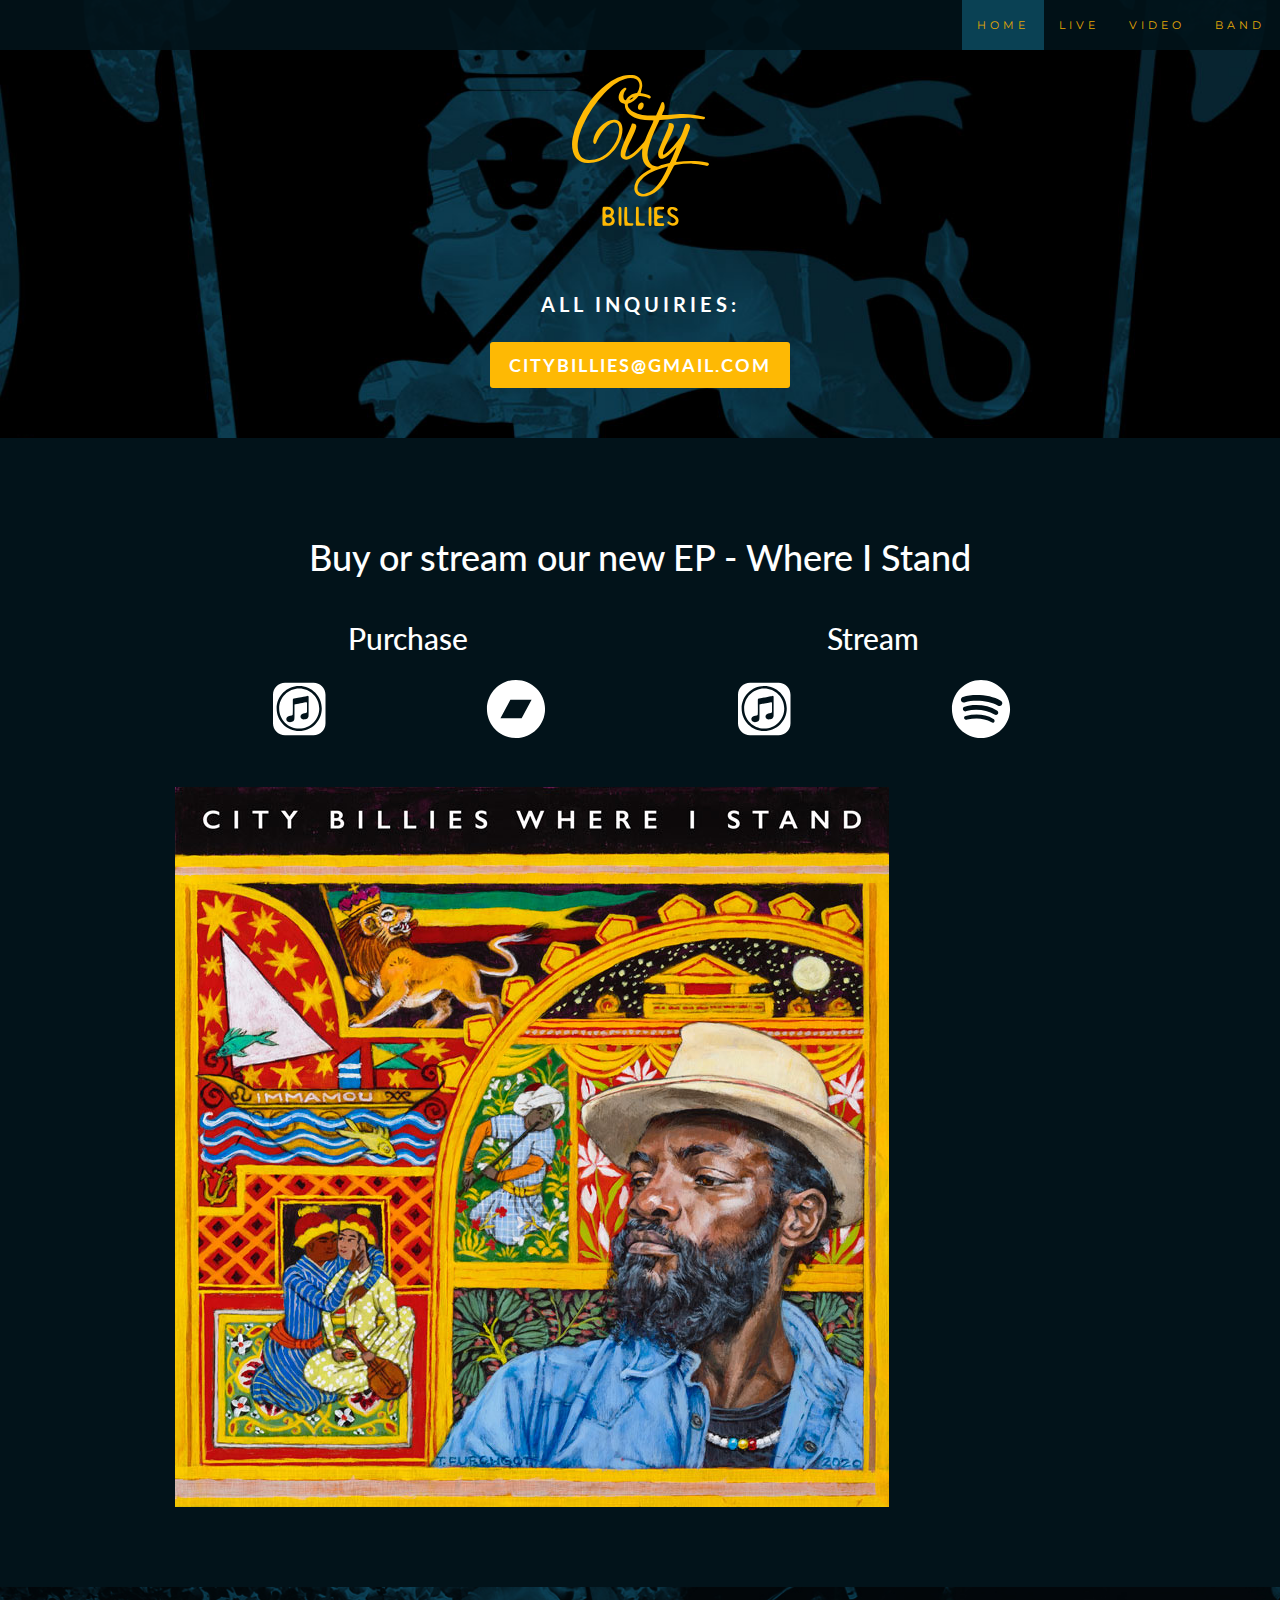
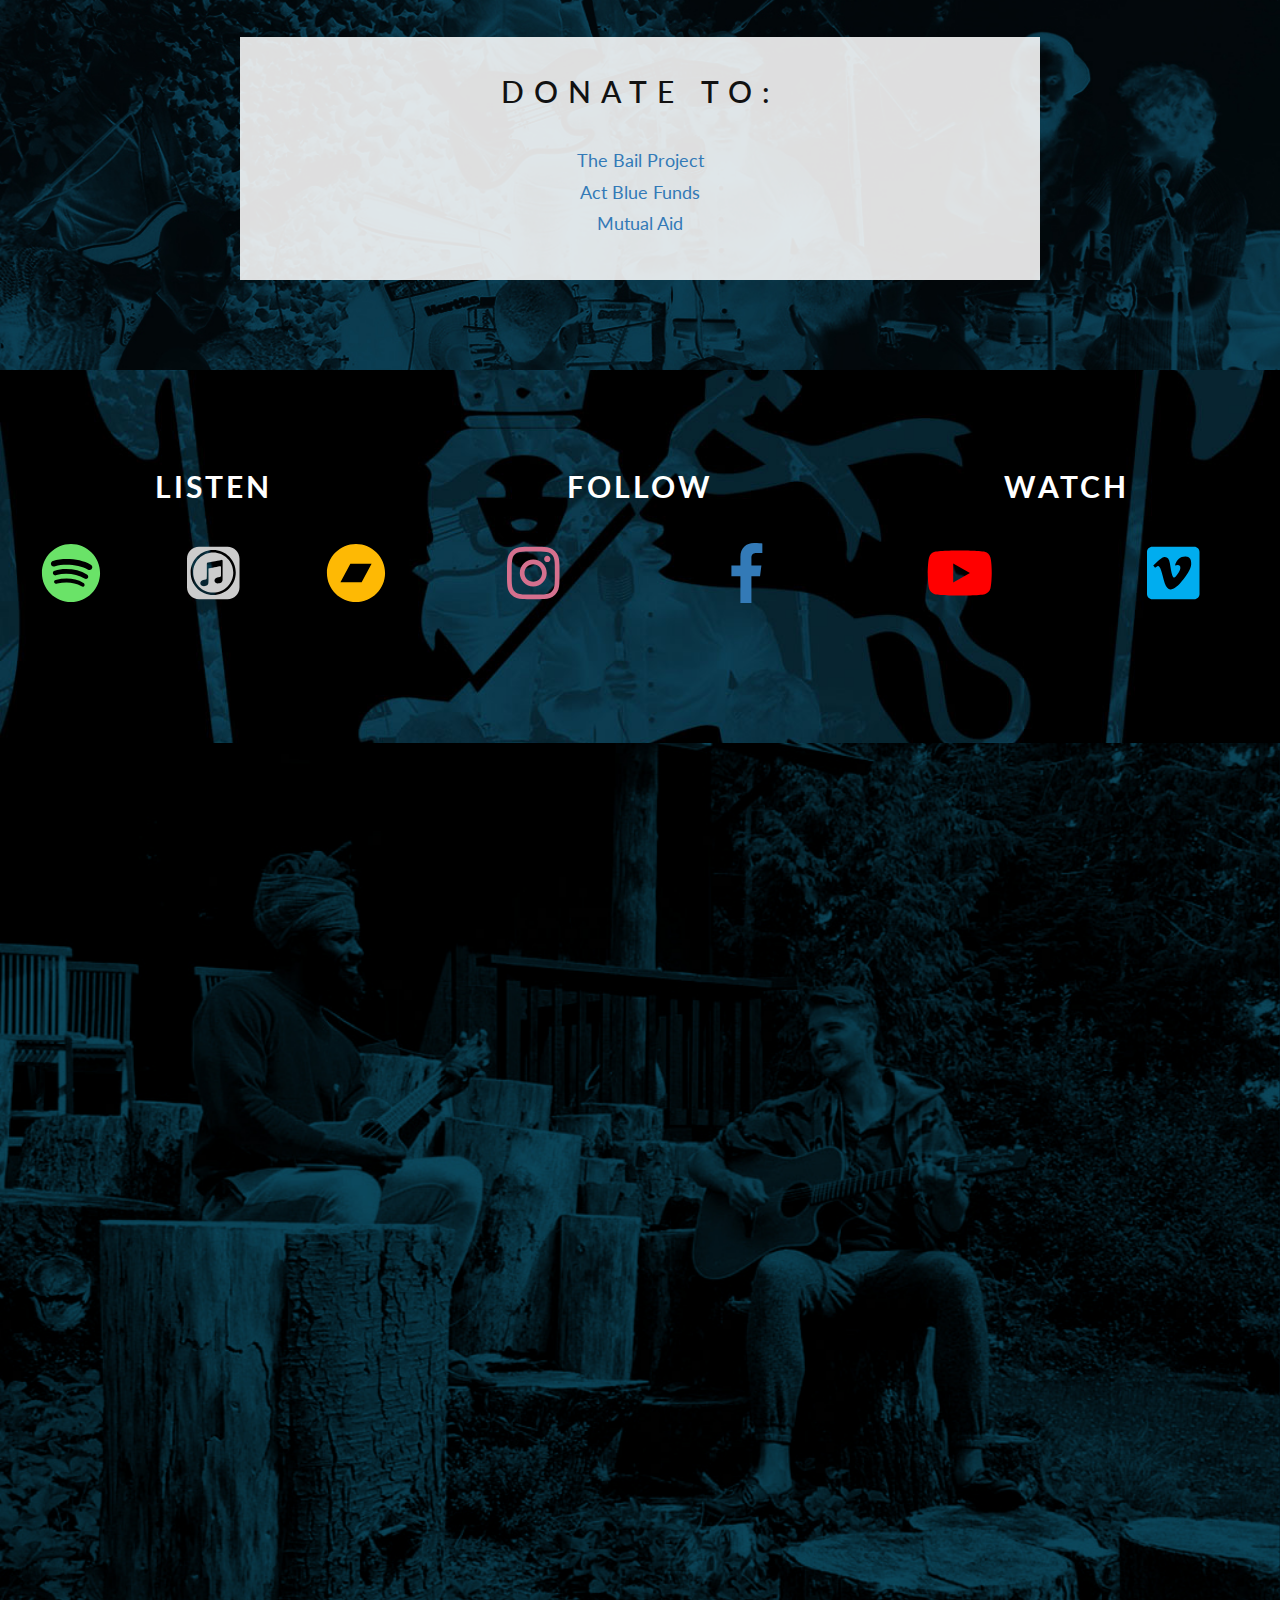
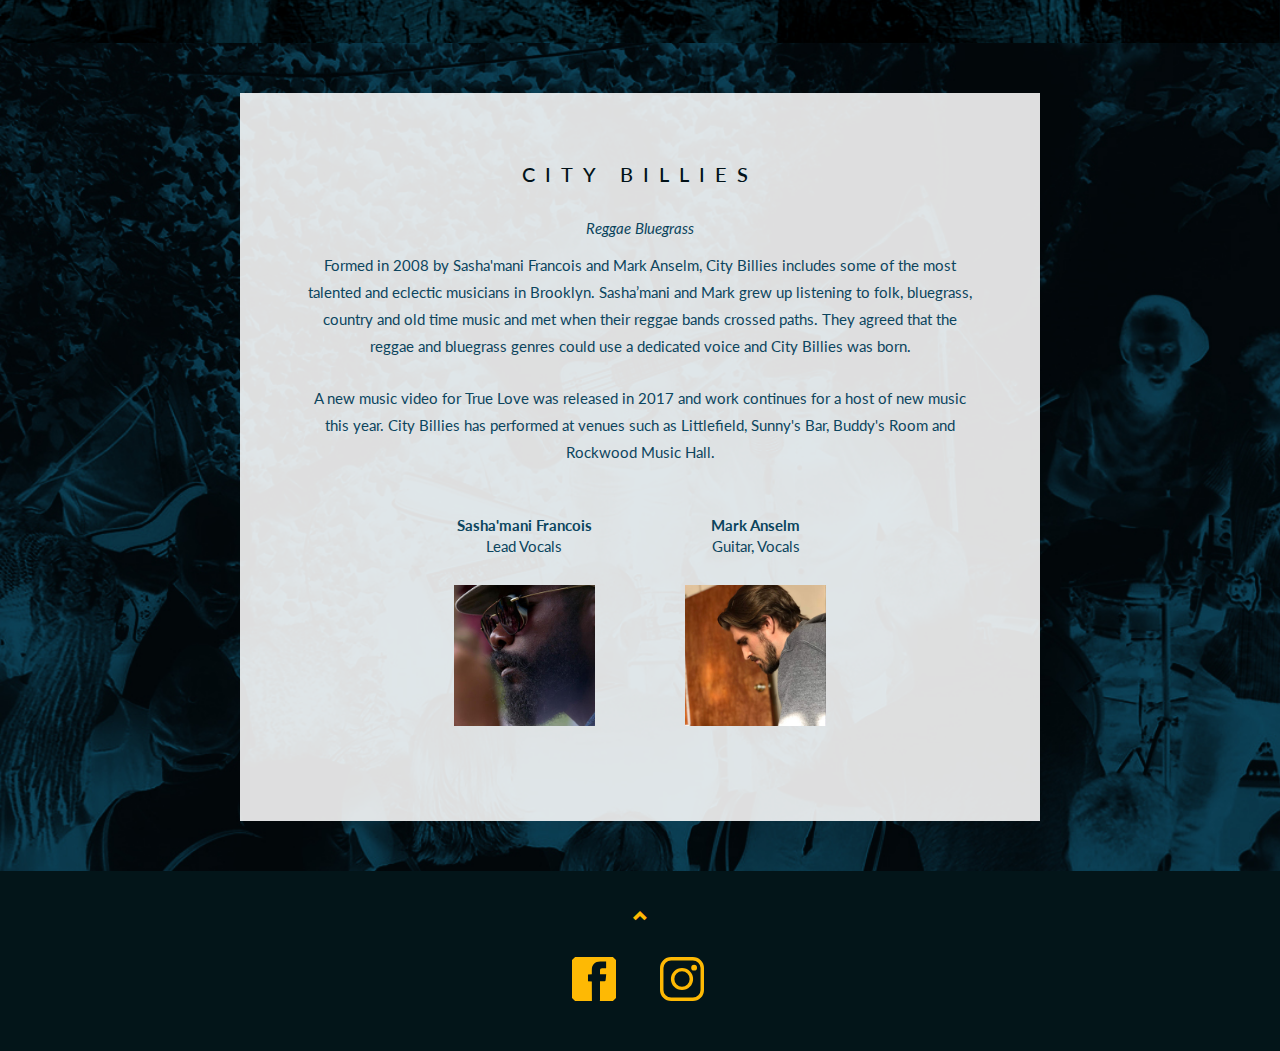
==== index.html @ 9c771fef "Update index.html" ====
<!DOCTYPE html>
<html lang="en">

<head>
    <!-- Global Site Tag (gtag.js) - Google Analytics -->
    <script async src="https://www.googletagmanager.com/gtag/js?id=UA-106588685-1"></script>
    <script>
        window.dataLayer = window.dataLayer || [];

        function gtag() {
            dataLayer.push(arguments)
        };
        gtag('js', new Date());

        gtag('config', 'UA-106588685-1');
    </script>

    <!-- Theme Made By www.w3schools.com - No Copyright -->
    <title>City Billies - Reggae Bluegrass</title>
    <meta http-equiv="Content-Type" content="text/html; charset=utf-8" />
    <meta http-equiv="Content-Type" content="text/html; charset=ISO-8859-1">
    <meta name="viewport" content="width=device-width, initial-scale=1">
    <meta property="og:title" content="City Billies Official Website" />
    <meta property="og:image" content="http://citybillies.biz/images/hero-1.JPG" />
    <link rel="stylesheet" href="https://maxcdn.bootstrapcdn.com/bootstrap/3.3.7/css/bootstrap.min.css">
    <link href="https://fonts.googleapis.com/css?family=Lato:400,700,900" rel="stylesheet">
    <link href="https://fonts.googleapis.com/css?family=Montserrat" rel="stylesheet" type="text/css">
    <link href="css/main.css" rel="stylesheet" type="text/css">
    <link rel="shortcut icon" type="image/png" href="/favicon.png" />
    <link rel="shortcut icon" type="image/png" href="http://eg.com/favicon.png" />

    <script src="https://ajax.googleapis.com/ajax/libs/jquery/3.2.1/jquery.min.js"></script>
    <script src="https://maxcdn.bootstrapcdn.com/bootstrap/3.3.7/js/bootstrap.min.js"></script>
    <style>
    </style>
    <script defer src="/js/fontawesome-all.min.js"></script>
</head>

<body id="myPage" data-spy="scroll" data-target=".navbar" data-offset="50">
    <div class="logo"><svg width="167px" height="151px" id="acd74e2c-4d6c-4c8b-a7fa-7409588c8f48" data-name="38f4f86a-74a8-40fb-8a68-9f23d8bc3bf1" xmlns="http://www.w3.org/2000/svg" viewBox="0 0 376.62 415.27"><title>CB_logo</title><path d="M285.31,387.44c-1.84-1.14-3.91-1.9-5.8-3a46.06,46.06,0,0,1-6.12-3.82c-3.25-2.58-4.07-6.26-2.15-8.88,1.66-2.27,5.15-4,9.56-.49a27.68,27.68,0,0,0,4.1,2.93c1.53.81,3.64-.12,5-1.89,1.11-1.4,1-3.09-.53-4.54-3.43-3.29-7.33-5.52-12.32-5.1-1.45.11-2.89.16-4.33.33-5.12.59-8.32,3.4-9.81,8.33a13.09,13.09,0,0,0,4.72,14.83c2.69,2,5.83,3.4,8.66,5.23a38.22,38.22,0,0,1,7,5.18c3.11,3.24,2.21,7.56-1.7,9.72s-7.44,1.55-10.94-.73a34.69,34.69,0,0,0-4.16-2.8,3.18,3.18,0,0,0-3.85,1.2,2.88,2.88,0,0,0,.27,4c7.33,7.48,16.78,9.09,25.45,2.82a10.21,10.21,0,0,0,3.93-5.91C294.21,397.3,292,391.53,285.31,387.44Z" transform="translate(0 0.08)" fill="#feb904"/><path d="M250,407.94c-2.9-.13-5.81,0-8.69-.25-5.22-.51-7.36-2.65-7.43-7s2.1-6.6,7.25-7.08c1.93-.18,3.87-.16,5.8-.34,3.36-.32,3.73-1.09,2.81-5.51a4.15,4.15,0,0,0-1.24-.66,41.48,41.48,0,0,0-5-.51c-8.94-.14-9.7-2.66-9.35-10.8.19-4.22,1.49-5.64,5.59-6.08,1.67-.18,3.38.08,5.07,0a37.38,37.38,0,0,0,5.74-.65c2.84-.62,3.07-1.31,2.29-6.09-4.31-.17-8.16-.4-12-.46a99.06,99.06,0,0,0-10.15.16c-3.55.3-4.57,1.55-4.8,5.11-.11,1.69-.06,3.39-.06,5.08v18.88c0,6.29,0,12.59.12,18.88.06,3.28,1.1,4.34,4.32,4.52,2.17.12,4.36,0,6.53,0h13.07a3.4,3.4,0,0,0,3.42-2.18C254.38,410.27,253,408,250,407.94Z" transform="translate(0 0.08)" fill="#feb904"/><path d="M218.31,389.52c0-6.75,0-13.51,0-20.26a14.25,14.25,0,0,0-.89-4.89,2.86,2.86,0,0,0-3.57-1.74,4.55,4.55,0,0,0-2.59,2.11,11,11,0,0,0-.57,4.21c0,3.37.14,6.75.11,10.12-.1,8.68-.37,17.35-.36,26a36.13,36.13,0,0,0,1.1,7.83c.36,1.59,1.9,2.08,3.43,2.1a2.83,2.83,0,0,0,3.12-2.4,31,31,0,0,0,.36-5V389.51Z" transform="translate(0 0.08)" fill="#feb904"/><path d="M197.36,407.59c-2.65-.16-5.33,0-8-.25a6,6,0,0,1-5.72-5.58,37.55,37.55,0,0,1-.16-5.06V370.62c0-1.69,0-3.39-.11-5.07-.18-2.14-1.53-3.09-4.07-3.08-2.08,0-3,.86-3.3,3a27.11,27.11,0,0,0-.14,2.89c-.13,13.27-.28,26.55-.35,39.83a45.7,45.7,0,0,0,.73,5.63,42.56,42.56,0,0,0,4.82.69c4.1.08,8.21,0,12.31,0a29.26,29.26,0,0,0,4.32-.31,3.23,3.23,0,0,0,2.93-3.5h0C200.58,408.9,199.45,407.72,197.36,407.59Z" transform="translate(0 0.08)" fill="#feb904"/><path d="M166.13,407.65c-2.16-.18-4.34-.07-6.51-.17-5.69-.27-7.65-2.24-7.93-8-.09-1.93,0-3.86,0-5.79,0-8.45,0-16.9-.08-25.34a51.16,51.16,0,0,0-.55-5.19,37.38,37.38,0,0,0-4.41-.54c-.62,0-1.24.58-1.75.84-1.65,9.24-1.74,42.73-.1,50.16a19.3,19.3,0,0,0,3.94.9c4.58.12,9.17.08,13.75,0a11,11,0,0,0,4.25-.61,4.41,4.41,0,0,0,2-2.65,2.83,2.83,0,0,0-2.61-3.61Z" transform="translate(0 0.08)" fill="#feb904"/><path d="M135.87,389V369.46a13.57,13.57,0,0,0-.76-4.93,4.41,4.41,0,0,0-2.76-1.92,2.9,2.9,0,0,0-3.47,1.92,12.71,12.71,0,0,0-.63,4.22c-.12,5.78-.17,11.56-.19,17.34,0,6.5-.07,13,.07,19.51a35.55,35.55,0,0,0,1,7.11c.38,1.68,2.13,2.47,4,2.27a2.84,2.84,0,0,0,2.64-2.89c.2-2.15.26-4.33.28-6.49V389Z" transform="translate(0 0.08)" fill="#feb904"/><path d="M110.42,388.19c.92-1.46,1.62-2.7,2.45-3.84,6.69-9.17-.94-20.7-10.48-21.58-4.55-.42-9.16-.32-13.74-.29-2.64,0-4.08,1.17-4.53,3.79a43.19,43.19,0,0,0-.44,7.19q0,18.39.06,36.78c0,2.62,1,4.23,3.75,4.35,5.53.25,11.08.22,16.62.08a14.57,14.57,0,0,0,4.86-1.34c8.75-3.54,11.31-13.47,5.37-20.8C113.14,391,111.81,389.72,110.42,388.19ZM91.88,376.57c.14-4.57,2.4-7.12,6.25-7,5.68.1,8.79,2.6,8.89,7.16.1,4.75-3.57,7.85-9.15,7.74-4.35-.09-6.15-2.45-6-7.84Zm17.51,23c-.21,3.14-1.4,5.58-4.52,6.72a19.84,19.84,0,0,1-3.44,1c-5,.83-10.26-1.2-9.54-8.3.07-6,2.56-8.3,8.57-7.69a15.43,15.43,0,0,1,5.43,1.64,6.42,6.42,0,0,1,3.49,6.63Z" transform="translate(0 0.08)" fill="#feb904"/><path d="M187.92,76.72c-4.6,2.6-6.59,6.84-6.69,12a12.33,12.33,0,0,0,.13,2.2c.45,3.44,2.53,5.24,5.93,4.75a9.84,9.84,0,0,0,4.58-1.82,13.83,13.83,0,0,0,5.27-12.11C196.85,76.48,192.53,74.11,187.92,76.72Z" transform="translate(0 0.08)" fill="#feb904"/><path d="M370.83,240.76c-27.89-5.92-55.8-5-83.94-1.85-1.08-2.28.37-3.89,1.06-5.48,8-18.43,16.11-36.76,23.93-55.25,4-9.35,7.36-18.94,10.91-28.46a31.12,31.12,0,0,0,1.82-7c.68-5.55-5.27-10.22-10.55-8.26a5.69,5.69,0,0,0-2.71,3.1c-2,5-3.64,10-5.46,15-6,16.42-5.94,16.44-16.75,30.17-6.89,8.76-14,17.37-22.08,25a154.3,154.3,0,0,1-12.36,10.06c-1,.77-2.55.85-4,1.28-1.42-3.59-.59-6.65.47-9.57,1.65-4.54,3.3-9.11,5.39-13.46,5.64-11.78,11.67-23.37,17.22-35.19a133.21,133.21,0,0,0,5.76-15.61c3-9.26-3-13.59-10.62-13.62a9.5,9.5,0,0,0-2.15.52,5.78,5.78,0,0,0-.85,1.94c-.11,5.92-1.9,11.44-4.14,16.79-4.57,10.92-9.44,21.73-14,32.66q-4.75,11.36-9,22.94A29.13,29.13,0,0,0,237,220a17.78,17.78,0,0,0,1.5,5.53c2,4.13,5.9,6,10.27,4.47a44.63,44.63,0,0,0,9.75-4.7c8.18-5.3,15-12.2,21.58-19.32,2.11-2.27,4.18-4.57,6.84-7.48-1.29,6.8-12.45,32.77-18.5,43.53-5.44,1.4-11.06,2.81-16.65,4.31-4,1.07-8.14,1.77-11.79,3.52-9,4.32-22.47-1.28-27.67-11.34a43.65,43.65,0,0,1-4.68-17.36,63,63,0,0,1,2.37-20c5.44-20.91,13.86-40.7,22.69-60.34,2.18-4.85,4.44-9.68,6.72-14.49A18.05,18.05,0,0,1,241,124c6.89-.69,13.6-1.33,20.3-2,7.44-.78,14.87-1.82,22.33-2.38,16.87-1.25,33.72-2.94,50.69-1,8.39,1,16.86,1.17,25.14,3.07a5.4,5.4,0,0,0,3.54-.19,6.15,6.15,0,0,0,2.68-3.1c.5-1.51-.71-2.77-2.08-3.4a18.53,18.53,0,0,0-4.14-1.27c-8.51-1.69-17-3.92-25.57-4.81-12.48-1.3-25-2.37-37.64-1.51-11.57.8-23.12,1.71-34.7,2.39-4.56.27-9.15,0-14,0,.75-4.23,2.89-7.77,4.63-11.42a26.08,26.08,0,0,0,2.34-14.84,26.38,26.38,0,0,0-1.93-7,3.6,3.6,0,0,0-6.45-.28,36.15,36.15,0,0,0-2.25,5.31c-3.92,9.87-7.91,19.71-12.72,29.42-3.63.91-7.39.4-11,.35-8.94-.12-18,.83-26.79-1.09a95.41,95.41,0,0,1-25.17-9,32.27,32.27,0,0,1-10-8.25c-3.19-4-5.69-8.36-4.6-14.28C166,75.69,175.51,68.09,183,58c8.46-1.33,16,1.23,23.46,4,1.81.68,3.51,1.63,5.3,2.37a3.17,3.17,0,0,0,3.92-.93c1.22-1.49,1.27-4.31-.09-5.33a24,24,0,0,0-5-2.87A80.61,80.61,0,0,0,191.72,50c-.91-.15-1.81-.39-3.14-.68.52-1.84,1-3.39,1.4-5,1-4.21,2.57-8.39,2.94-12.66,1.5-17.07-8.08-30.09-27.21-31.56-14.29-1.09-27.9,1.79-40.94,7.6a151.82,151.82,0,0,0-31,18.78c-17,13.12-31.42,28.72-44.36,45.74a287.93,287.93,0,0,0-33.46,56A190.47,190.47,0,0,0,1.62,173c-2.23,12.47-2.35,25,.87,37.39C7.19,228.52,20,241,41.86,241.9c21.1.9,40.12-5.6,56.71-18.64,17.79-14,30.32-31.77,37-53.48a69.21,69.21,0,0,0,3.25-21.43,32.77,32.77,0,0,0-3-13.36c-3.43-7.44-9.36-11.49-17.55-12.15A36.72,36.72,0,0,0,98,127c-18.13,9.54-30.82,23.92-37.41,43.4a53.91,53.91,0,0,0-2.27,11.37,11.33,11.33,0,0,0,1.19,5.52,3.52,3.52,0,0,0,4.26,2A4.3,4.3,0,0,0,66.18,187,105.47,105.47,0,0,1,75,168.69c6-10,12.73-19.44,21.2-27.53,4.23-4,8.86-7.49,14.5-9.39,8-2.69,14.46.33,17.37,8.24,2.25,6.11,1.89,12.43.78,18.65-3,16.83-10.54,31.59-21.3,44.74C98.84,214,88.47,222.61,75.73,228.07a65.84,65.84,0,0,1-29,5.68A31.61,31.61,0,0,1,29.06,228c-6.21-4.5-9.43-11-11.45-18-2.7-9.47-2.55-19.23-1.16-28.81,2.28-15.63,7.64-30.42,14.18-44.74A314,314,0,0,1,89,50c10.68-11.25,22.19-21.63,35.56-29.72,9-5.43,18.33-9.85,28.75-11.71a40.34,40.34,0,0,1,15.85.22c12.79,2.78,17.83,12.73,16.13,24.4a35.18,35.18,0,0,1-6.44,16.34c-13.25,1.67-24.15,7.54-30.86,19.9-3.83-.34-5.31-2.74-6-5.64a24.37,24.37,0,0,1,3.59-20.07c1-1.39,2.38-2.42,3.31-3.82a3.43,3.43,0,0,0-.25-4.17c-1.08-1.33-2.48-1.27-3.92-.54-10.14,5.15-17.21,17.15-16.51,27.81.48,7.35,4.32,12.12,11,14.83,1.78.73,3.67,1.18,5.68,1.81a26.78,26.78,0,0,1,.35,2.82c.23,10.36,4.9,18.53,12.46,25.25,8.38,7.45,18.48,11.42,29.2,13.83a114.33,114.33,0,0,0,28.76,3.09,24.75,24.75,0,0,1,8.43.74c-.89,2.36-1.52,4.37-2.38,6.27-4.22,9.25-8.6,18.42-12.73,27.71-2.65,6-5,12.06-7.38,18.16a24,24,0,0,1-4.74,8.07c-7.12,7.59-14.15,15.27-21.39,22.74a64.44,64.44,0,0,1-16.11,12.38,41.57,41.57,0,0,1-8.78,3.23,3.27,3.27,0,0,1-4-3.19,26.06,26.06,0,0,1,.77-6.41c2.25-9,6.07-17.35,9.88-25.72,3.71-8.15,7.71-16.16,11.43-24.31,2.2-4.84,4.15-9.8,6.09-14.75.7-1.78,1-3.73,1.57-5.56,1.89-5.69-1.56-10.73-8.82-10.83a15.41,15.41,0,0,0-2.52.44c-1,2.75-2,5.71-3.2,8.55q-6,14-12.16,27.92c-5.21,11.72-10.48,23.4-14.18,35.72a45.52,45.52,0,0,0-1.8,12.87c-.08,9.89,8.62,15.28,17.18,14A34.58,34.58,0,0,0,163,228.46a80,80,0,0,0,16.08-12.35c4-3.89,7.73-8,11.59-12,.61-.63,1.26-1.22,2.83-2.74-.13,2.13-.16,3-.24,3.8-.81,8.44-1.07,16.81.7,25.25,2.52,12,9,20.62,20.24,25.65.66.3,1.33.59,2,.92a7.22,7.22,0,0,1,.94.83,12.81,12.81,0,0,1-2.34,2.08c-9,4.71-17.75,9.9-25.37,16.75-6.75,6.06-12.45,12.88-15.51,21.56-2.37,6.69-3.58,13.43-1.48,20.56,2.46,8.34,8,13.06,16.24,14.73s16.41.19,24.21-2.8c10.78-4.13,20-10.72,28.31-18.64A111.86,111.86,0,0,0,261.81,285q9-16.17,17.25-32.72c1.73-3.44,4-5.12,7.67-5.56,14.66-1.73,29.33-3.49,44.13-3A156.42,156.42,0,0,1,363.17,248c1.86.46,3.68,1,5.75,1.63C375.49,251.53,381.42,243.3,370.83,240.76ZM169.47,61.3c-3.62,4.4-4.85,5.21-11.85,7.34C163.44,62.43,164.72,61.68,169.47,61.3Zm93.66,192.82c-6,13.46-12.51,26.66-20.64,39-5.74,8.7-12.29,16.72-20.55,23.23a49.68,49.68,0,0,1-21.46,10c-4.1.8-8.13.82-12-1-5.32-2.48-8.17-6.53-8.39-12.44-.3-8.12,2.65-15.1,7.36-21.47a71,71,0,0,1,19.86-17.79c9.23-5.77,18.85-10.76,29.34-14,7.14-2.19,14.17-4.77,21.28-7.06a44,44,0,0,1,5.82-1,16.81,16.81,0,0,1-.62,2.57Z" transform="translate(0 0.08)" fill="#feb904"/></svg>
        <div class="button-text">All Inquiries:</div>
        <script type="text/javascript">
            <!-- Begin
            user = "citybillies";
            domain = "gmail.com";
            document.write('<a class="button" href=\"mailto:' + user + '@' + domain + '\">' +
                user + '@' + domain + '</a>');
            // End -->
        </script>
        <noscript>put image of email address here</noscript>

        <!--	<a class="button" href="mailto:citybillies@gmail.com">Contact Us</a>-->
    </div>


    <nav class="navbar navbar-default navbar-fixed-top">
        <div class="container-fluid">
            <div class="navbar-header">
                <button type="button" class="navbar-toggle" data-toggle="collapse" data-target="#myNavbar">
					<span class="icon-bar"></span>
					<span class="icon-bar"></span>
					<span class="icon-bar"></span>
				</button>
                <a class="navbar-brand" href="#myPage">

				</a>
            </div>
            <div class="collapse navbar-collapse" id="myNavbar">
                <ul class="nav navbar-nav navbar-right">
                    <li><a href="#myPage">HOME</a></li>
                    <li><a href="#shows">LIVE</a></li>
                    <li><a href="#video">VIDEO</a></li>
                    <li><a href="#band">BAND</a></li>
                    
                </ul>
            </div>
        </div>
    </nav>
    
    <div class="container wis">
      <h1 class="text-center">Buy or stream our new EP - Where I Stand</h1>
      <div class="row text-center">

        <div class="col-md-6 col-sm-12 col-xs-12">
          <h2 class="">Purchase</h2>
          <div class="row">
            <div class="col-md-6 col-sm-6 col-xs-6">
              <a href="https://music.apple.com/us/album/where-i-stand-ep/1538296317"><i
                  class="fab fa-itunes fa-4x"></i></a>
            </div>
            <div class="col-md-6 col-sm-6 col-xs-6">
              <a href="https://citybillies.bandcamp.com/album/where-i-stand"><i class="fab fa-bandcamp fa-4x"></i></a>
            </div>
          </div>

        </div>
        <div class="col-md-6 col-sm-12 col-xs-12">
          <h2 class="">Stream</h2>
          <div class="row">
            <div class="col-md-6 col-sm-6 col-xs-6">
              <a href="https://music.apple.com/us/album/where-i-stand-ep/1538296317"><i
                  class="fab fa-itunes fa-4x"></i></a>
            </div>
            <div class="col-md-6 col-sm-6 col-xs-6">
              <a href="https://open.spotify.com/album/4VzlpqoaDvAUsySQ4ItjMu?si=CJCHqnPPSJ-c1yvgWlmQFA"><i class="fab fa-spotify fa-4x"></i></a>
            </div>
          </div>

        </div>
      
      </div>
      <div class="album-hover">
        <a href="https://citybillies.bandcamp.com/album/where-i-stand" target="_blank"><img src="images/SMALL-SashAlbumCoverTiffFile.jpg" alt="CITY BILLIES - WHERE I STAND"></a>
        
  
      </div>

    </div>
    
    <div class="events" id="shows">
        
        

            <div class="event">

             


                <h4>Donate to:</h4>
                <p class="description"><a href="https://secure.givelively.org/donate/the-bail-project" target="_blank">The Bail Project</a>
                  <br> 
                  <a href="https://secure.actblue.com/donate/bail_funds_george_floyd" target="_blank">Act Blue Funds</a>
                  <br> 
                  <a href="https://www.mutualaidhub.org/" target="_blank">Mutual Aid</a></p>
                  
                  
				
					
				
                
            </div>
            
        
    </div>
    <div class="social-links container-fluid">
        <div class="row">
            <div class="col-md-4 col-sm-12 col-xs-12">
                <h2>Listen</h2>
                <div class="row">
                    <div class="col-md-4 col-sm-4 col-xs-4">
                        <a href="https://open.spotify.com/album/5Pw3Lb8Aj0sRT7xkuDT1BJ"><i class="fab fa-spotify fa-4x"></i></a>
                    </div>
                    <div class="col-md-4 col-sm-4 col-xs-4">
                        <a href="https://itunes.apple.com/us/album/city-billies/522381075"><i class="fab fa-itunes fa-4x"></i></a>
                    </div>
                    <div class="col-md-4 col-sm-4 col-xs-4">
                        <a href="https://citybillies.bandcamp.com/album/city-billies"><i class="fab fa-bandcamp fa-4x"></i></a>
                    </div>
                </div>

            </div>
            <div class="col-md-4 col-sm-6 col-xs-6">
                <h2>Follow</h2>
                <div class="row">
                    <div class="col-md-6 col-sm-6 col-xs-6">
                        <a href="https://www.instagram.com/citybillies"><i class="fab fa-instagram fa-4x"></i></a>
                    </div>
                    <div class="col-md-6 col-sm-6 col-xs-6">
                        <a href="https://www.facebook.com/citybillies"><i class="fab fa-facebook-f fa-4x"></i></a>
                    </div>
                </div>
            </div>
            
            <div class="col-md-4 col-sm-6 col-xs-6">
                <h2>Watch</h2>
                <div class="row">
                    <div class="col-md-6 col-sm-6 col-xs-6">
                        <a href="https://youtu.be/NQFGF3B-_68"><i class="fab fa-youtube fa-4x"></i></a>
                    </div>
                    <div class="col-md-6 col-sm-6 col-xs-6">
                        <a href="https://vimeo.com/233765726"><i class="fab fa-vimeo fa-4x"></i></a>
                    </div>
                </div>
            </div>
        </div>

    </div>
    <div id="myCarousel" class="carousel slide" data-ride="carousel">
        <!-- Indicators -->
        <!--
    <ol class="carousel-indicators">
      <li data-target="#myCarousel" data-slide-to="0" class="active"></li>
      <li data-target="#myCarousel" data-slide-to="1"></li>
      <li data-target="#myCarousel" data-slide-to="2"></li>
    </ol>
-->

        <!-- Wrapper for slides -->
        <div class="carousel-inner" role="listbox" id="video">
            <div class="item active">





                <style>
                </style>
                <div class="wrapper">

                    <div class='embed-container'>
                        <iframe src="https://player.vimeo.com/video/233765726?title=0&byline=0&portrait=0" width="640" height="360" frameborder="0" webkitallowfullscreen mozallowfullscreen allowfullscreen></iframe>
                    </div>

                </div>
                <!--
        <div class="carousel-caption">
          <h3>New York</h3>
          <p>The atmosphere in New York is lorem ipsum.</p>
        </div>      
-->
            </div>

            <!--
      <div class="item">
        <img src="images/hero-2.jpg" alt="Chicago" width="1200" height="700">
        <div class="carousel-caption">
          <h3>Chicago</h3>
          <p>Thank you, Chicago - A night we won't forget.</p>
        </div>      
      </div>
-->

            <!--
      <div class="item">
        <img src="images/hero-3.JPG" alt="Los Angeles" width="1200" height="700">
        <div class="carousel-caption">
          <h3>LA</h3>
          <p>Even though the traffic was a mess, we had the best time playing at Venice Beach!</p>
        </div>      
      </div>
    </div>
-->

            <!-- Left and right controls -->
            <!--
    <a class="left carousel-control" href="#myCarousel" role="button" data-slide="prev">
      <span class="glyphicon glyphicon-chevron-left" aria-hidden="true"></span>
      <span class="sr-only">Previous</span>
    </a>
    <a class="right carousel-control" href="#myCarousel" role="button" data-slide="next">
      <span class="glyphicon glyphicon-chevron-right" aria-hidden="true"></span>
      <span class="sr-only">Next</span>
    </a>
-->
        </div>

        <!-- Container (The Band Section) -->

        <div id="band" class="text-center">
            <div id="band-wrapper">
                <h3>CITY BILLIES</h3>
                <p><em>Reggae Bluegrass</em></p>
                <div class="band-copy">
                    <p>Formed in 2008 by Sasha'mani Francois and Mark Anselm, City Billies includes some of the most talented and eclectic musicians in Brooklyn. Sasha’mani and Mark grew up listening to folk, bluegrass, country and old time music and met when their reggae bands crossed paths. They agreed that the reggae and bluegrass genres could use a dedicated voice and City Billies was born.</p>
                    <p>A new music video for True Love was released in 2017 and work continues for a host of new music this year. City Billies has performed at venues such as Littlefield, Sunny's Bar, Buddy's Room and Rockwood Music Hall.</p>
                </div>


                <br>
                <div class="row">
                    <div class="col-sm-4 col-sm-offset-2">
                        <p class="text-center name"><strong>Sasha'mani Francois</strong></p>
                        <p class="role">Lead Vocals</p>
                        <a href="#demo" data-toggle="collapse">
        <img src="images/bandmember.jpg" class="person" alt="Random Name" width="255" height="255">
      </a>
                        <!--
      <div id="demo" class="collapse">
        <p>Lead Vocals</p>
        
        
      </div>
-->
                    </div>
                    <div class="col-sm-4">
                        <p class="text-center name"><strong>Mark Anselm</strong></p>
                        <p class="role">Guitar, Vocals</p>
                        <a href="#demo2" data-toggle="collapse">
        <img src="images/bandmember2.jpg" class="person" alt="Random Name" width="255" height="255">
      </a>
                        <!--
      <div id="demo2" class="collapse">
        <p>Guitar, Vocals</p>
        
        
      </div>
-->
                    </div>
                    <!--
    <div class="col-sm-4">
      <p class="text-center"><strong>Name</strong></p><br>
      <a href="#demo3" data-toggle="collapse">
        <img src="bandmember.jpg" class="img-circle person" alt="Random Name" width="255" height="255">
      </a>
      <div id="demo3" class="collapse">
        <p>Bass player</p>
        <p>Loves math</p>
        <p>Member since 2005</p>
      </div>
    </div>
-->
                </div>
            </div>

        </div>


        <!-- Container (TOUR Section) -->
        <!--<div id="tour" class="bg-1">

  <div class="container">
    <h3 class="text-center">TOUR DATES</h3>
    <p class="text-center">Lorem ipsum we'll play you some music.<br> Remember to book your tickets!</p>
    <ul class="list-group">
      <li class="list-group-item">September <span class="label label-danger">Sold Out!</span></li>
      <li class="list-group-item">October <span class="label label-danger">Sold Out!</span></li> 
      <li class="list-group-item">November <span class="badge">3</span></li> 
    </ul>
    
    <div class="row text-center">
      <div class="col-sm-4">
        <div class="thumbnail">
          <img src="paris.jpg" alt="Paris" width="400" height="300">
          <p><strong>Paris</strong></p>
          <p>Friday 27 November 2015</p>
          <button class="btn" data-toggle="modal" data-target="#myModal">Buy Tickets</button>
        </div>
      </div>
      <div class="col-sm-4">
        <div class="thumbnail">
          <img src="newyork.jpg" alt="New York" width="400" height="300">
          <p><strong>New York</strong></p>
          <p>Saturday 28 November 2015</p>
          <button class="btn" data-toggle="modal" data-target="#myModal">Buy Tickets</button>
        </div>
      </div>
      <div class="col-sm-4">
        <div class="thumbnail">
          <img src="sanfran.jpg" alt="San Francisco" width="400" height="300">
          <p><strong>San Francisco</strong></p>
          <p>Sunday 29 November 2015</p>
          <button class="btn" data-toggle="modal" data-target="#myModal">Buy Tickets</button>
        </div>
      </div>
    </div>
  </div>
-->

        <!-- Modal -->
        <div class="modal fade" id="myModal" role="dialog">
            <div class="modal-dialog">

                <!-- Modal content-->
                <div class="modal-content">
                    <div class="modal-header">
                        <button type="button" class="close" data-dismiss="modal">×</button>
                        <h4><span class="glyphicon glyphicon-lock"></span> Tickets</h4>
                    </div>
                    <div class="modal-body">
                        <form role="form">
                            <div class="form-group">
                                <label for="psw"><span class="glyphicon glyphicon-shopping-cart"></span> Tickets, $23 per person</label>
                                <input type="number" class="form-control" id="psw" placeholder="How many?">
                            </div>
                            <div class="form-group">
                                <label for="usrname"><span class="glyphicon glyphicon-user"></span> Send To</label>
                                <input type="text" class="form-control" id="usrname" placeholder="Enter email">
                            </div>
                            <button type="submit" class="btn btn-block">Pay
								<span class="glyphicon glyphicon-ok"></span>
							</button>
                        </form>
                    </div>
                    <div class="modal-footer">
                        <button type="submit" class="btn btn-danger btn-default pull-left" data-dismiss="modal">
							<span class="glyphicon glyphicon-remove"></span> Cancel
						</button>
                        <p>Need <a href="#">help?</a></p>
                    </div>
                </div>
            </div>
        </div>
    </div>

    <!-- Container (Contact Section) -->
    <!--
<div id="contact" class="container">
  <h3 class="text-center">Contact</h3>
  <p class="text-center"><em>We love our fans!</em></p>

  <div class="row">
    <div class="col-md-4">
      <p>Fan? Drop a note.</p>
      <p><span class="glyphicon glyphicon-map-marker"></span>Chicago, US</p>
      <p><span class="glyphicon glyphicon-phone"></span>Phone: +00 1515151515</p>
      <p><span class="glyphicon glyphicon-envelope"></span>Email: mail@mail.com</p>
    </div>
    <div class="col-md-8">
      <div class="row">
        <div class="col-sm-6 form-group">
          <input class="form-control" id="name" name="name" placeholder="Name" type="text" required>
        </div>
        <div class="col-sm-6 form-group">
          <input class="form-control" id="email" name="email" placeholder="Email" type="email" required>
        </div>
      </div>
      <textarea class="form-control" id="comments" name="comments" placeholder="Comment" rows="5"></textarea>
      <br>
      <div class="row">
        <div class="col-md-12 form-group">
          <button class="btn pull-right" type="submit">Send</button>
        </div>
      </div>
    </div>
  </div>
  <br>
  <h3 class="text-center">From The Blog</h3>  
  <ul class="nav nav-tabs">
    <li class="active"><a data-toggle="tab" href="#home">Mike</a></li>
    <li><a data-toggle="tab" href="#menu1">Chandler</a></li>
    <li><a data-toggle="tab" href="#menu2">Peter</a></li>
  </ul>

  <div class="tab-content">
    <div id="home" class="tab-pane fade in active">
      <h2>Mike Ross, Manager</h2>
      <p>Man, we've been on the road for some time now. Looking forward to lorem ipsum.</p>
    </div>
    <div id="menu1" class="tab-pane fade">
      <h2>Chandler Bing, Guitarist</h2>
      <p>Always a pleasure people! Hope you enjoyed it as much as I did. Could I BE.. any more pleased?</p>
    </div>
    <div id="menu2" class="tab-pane fade">
      <h2>Peter Griffin, Bass player</h2>
      <p>I mean, sometimes I enjoy the show, but other times I enjoy other things.</p>
    </div>
  </div>
</div>
-->

    <!-- Add Google Maps -->
    <!--<div id="googleMap"></div>-->

    <!--
To use this code on your website, get a free API key from Google.
Read more at: https://www.w3schools.com/graphics/google_maps_basic.asp
-->

    <!-- Footer -->

    <footer class="text-center">
        <a class="up-arrow" href="#myPage" data-toggle="tooltip" title="TO TOP">
    <span class="glyphicon glyphicon-chevron-up"></span>
  </a><br><br>
        <ul class="list-inline">
            <li><a href="https://www.facebook.com/citybillies/" target="_blank"><svg width="44px" height="44px" id="3e9aaacb-f204-485d-b0dc-f9279e559ae0" data-name="Layer 1" xmlns="http://www.w3.org/2000/svg" viewBox="0 0 128 128"><title>facebook2-128</title><path d="M387,853.52v-110l9-9H506l9,9v110l-9,9H468c.15-1.81.44-3.62.44-5.43q.05-23,0-46c0-1.79,0-3.58,0-5.84,4.59,0,8.58.17,12.54-.1,1.31-.09,3.52-1.19,3.65-2.07.85-5.86,1.25-11.79,1.85-18.24h-18c0-4.12,0-7.75,0-11.38,0-4.06,2-6.14,6.2-6,3.76.13,7.53,0,11.58,0,0-3.89,0-7,0-10.2s0-6.17,0-9.63c-6.16,0-11.47-.05-16.78,0-16.13.19-24.55,8.64-24.77,24.81-.05,4,0,7.91,0,12.06l-11.22.63V805l11.22.63c0,2.67,0,4.81,0,7q.13,25,.28,50H396Z" transform="translate(-387 -734.52)" fill="#feb904"/></svg></a></li>
            <li><a href="https://www.instagram.com/citybillies/" target="_blank"><svg width="44px" height="44px" id="895c4241-1a9c-4140-a048-e20cc3821318" data-name="Layer 1" xmlns="http://www.w3.org/2000/svg" viewBox="0 0 89 89"><title>noun_883175_51A7F9</title><circle cx="44.5" cy="44.5" r="18.94" fill="none" stroke="#feb904" stroke-linecap="round" stroke-miterlimit="10" stroke-width="7"/><circle cx="69" cy="21.63" r="2.91" fill="none" stroke="#feb904" stroke-linecap="round" stroke-miterlimit="10" stroke-width="6"/><rect x="3.5" y="3.5" width="82" height="82" rx="19" ry="19" fill="none" stroke="#feb904" stroke-linecap="round" stroke-miterlimit="10" stroke-width="7"/></svg></a></li>
        </ul>
        <!--  <p>Bootstrap Theme Made By <a href="https://www.w3schools.com" data-toggle="tooltip" title="Visit w3schools">www.w3schools.com</a></p> -->
    </footer>


    <script>
        $(document).ready(function() {
            // Initialize Tooltip
            $('[data-toggle="tooltip"]').tooltip();

            // Add smooth scrolling to all links in navbar + footer link
            $(".navbar a, footer a[href='#myPage']").on('click', function(event) {

                // Make sure this.hash has a value before overriding default behavior
                if (this.hash !== "") {

                    // Prevent default anchor click behavior
                    event.preventDefault();

                    // Store hash
                    var hash = this.hash;

                    // Using jQuery's animate() method to add smooth page scroll
                    // The optional number (900) specifies the number of milliseconds it takes to scroll to the specified area
                    $('html, body').animate({
                        scrollTop: $(hash).offset().top
                    }, 900, function() {

                        // Add hash (#) to URL when done scrolling (default click behavior)
                        window.location.hash = hash;
                    });
                } // End if
            });
        })
    </script>

</body>

</html>
---- css/main.css ----
@import 'base.css';
body {
  color: #0c455e;
  background-color: #02131a;
}

nav svg {
  display: block;
}

h3,
h4 {
  color: #02131a;
}

.button {
  color: white;
  height: 46px;
  line-height: 44px;
  text-align: center;
  display: block;
  text-decoration: none;
  background-color: #feb904;
  margin: 40px auto 0px;
  max-width: 300px;
  border-radius: 3px;
  font-weight: bold;
  font-size: 1.2em;
  text-transform: uppercase;
  letter-spacing: 2px;
  text-decoration: none;
  border: 1px solid transparent;
  padding: 0 1rem;
  transition: all 0.3s ease-in-out;
}
.button:focus {
  text-decoration: none;
  opacity: 0.85;
}
.button:hover {
  color: #feb904;
  border: 1px solid #feb904;
  background-color: transparent;
  text-decoration: none;
}

.navbar {
  background-color: #02131a;
}

.navbar-nav li.active a {
  background-color: #0c495e !important;
  color: #feb904 !important;
}

.navbar li a,
.navbar .navbar-brand {
  color: #feb904 !important;
}

.navbar-default .navbar-toggle:focus,
.navbar-default .navbar-toggle:hover {
  background-color: transparent !important;
}

.navbar-default .navbar-toggle:focus .icon-bar {
  background-color: #feb904;
}

.navbar-default .navbar-toggle .icon-bar {
  background-color: white;
}

.navbar-collapse {
  border-top: 0px !important;
}

.logo {
  padding: 75px 0 50px;
  background: url(../images/logo-bg.jpg) no-repeat center;
  background-size: cover;
  text-align: center;
}
.logo svg {
  display: block;
  margin: 0 auto;
}
.logo .button-text {
  color: white;
  font-weight: bold;
  font-size: 2rem;
  padding: 6rem 0 0;
  text-transform: uppercase;
  letter-spacing: 4px;
}
.logo .button {
  margin-top: 20px;
}
.logo .fa-paper-plane {
  margin-top: 4rem;
  color: white;
}

#myCarousel .item {
  height: 100vh;
  background: url(../images/hero-1.JPG) no-repeat center;
  background-size: cover;
}
@media screen and (max-width: 450px) {
  #myCarousel .item {
    background: url(../images/bg-mobile.jpg) no-repeat center;
  }
}

.wrapper {
  position: absolute;
  width: 80%;
  top: 60%;
  left: 50%;
  transform: translate(-50%, -60%);
}

.embed-container {
  position: relative;
  padding-bottom: 56.25%;
  height: 0;
  overflow: hidden;
  max-width: 100%;
  height: auto;
}

.embed-container iframe,
.embed-container object,
.embed-container embed {
  position: absolute;
  top: 0;
  left: 0;
  width: 100%;
  height: 100%;
}

.events {
  background: url(../images/bg-light.jpg) no-repeat center;
  background-size: cover;
  padding: 50px 6%;
}
.events #event-carousel {
  margin-bottom: 1.5rem;
}
.events h3 {
  text-align: center;
  margin-bottom: 40px;
  color: #feb904 !important;
  text-transform: uppercase;
  font-size: 2em;
  font-weight: 900;
}
@media screen and (max-width: 450px) {
  .events h3 {
    font-size: 3rem;
  }
}
.events .event {
  text-align: center;
  background-color: rgba(255, 255, 255, 0.87);
  padding: 20px 6% 40px;
  max-width: 800px;
  margin: 0 auto 40px;
}
.events .event h4 {
  text-transform: uppercase;
  color: #111 !important;
  background-color: transparent;
  line-height: 1.6;
}
@media screen and (max-width: 48rem) {
  .events .event h4 {
    font-size: 2.2rem;
    letter-spacing: 2px;
  }
}
.events .event .description {
  max-width: 600px;
  margin: 0 auto;
}
.events .event .description a {
  font-size: 1.75rem;
}
.events .event .date,
.events .event .venue {
  color: #02131a;
  width: 48%;
  display: inline-block;
  vertical-align: top;
  margin-bottom: 15px;
  font-size: 0.9em;
}
.events .event .date {
  text-align: right;
  padding-right: 2%;
}
.events .event .venue {
  text-align: left;
  padding-left: 2%;
}
.events .event .maps_link {
  display: block;
  margin: 0 auto 15px;
}
.events .embed-container {
  margin: 0 auto;
  max-width: 800px;
}

@media screen and (max-width: 768px) {
  #video .item {
    height: auto;
    padding: 40px 6%;
  }
  #video .item .wrapper {
    position: inherit;
    transform: translate(0%, 0%);
    left: 0;
    top: 0;
    margin: 0 auto;
    width: 100%;
  }
}

#band {
  background-image: url(../images/bg-light.jpg);
  background-size: cover;
  padding: 50px 6%;
}
#band #band-wrapper {
  background-color: rgba(255, 255, 255, 0.87);
  padding: 60px 6% 60px;
  max-width: 800px;
  margin: 0 auto;
}
@media screen and (max-width: 48rem) {
  #band #band-wrapper {
    padding: 3rem;
  }
}
#band .person {
  opacity: 1;
}
#band .band-copy p {
  margin-bottom: 25px;
}
#band .col-sm-6 {
  margin-bottom: 40px;
}
#band .name {
  margin-bottom: 0px;
  line-height: 1;
}
#band .role {
  margin-bottom: 15px;
}
@media screen and (max-width: 768px) {
  #band {
    padding: 60px 6%;
  }
}

.social-links {
  text-align: center;
  background: url(../images/logo-bg.jpg) no-repeat center;
  background-size: cover;
  padding-top: 8rem;
  padding-bottom: 6rem;
}
@media screen and (max-width: 48rem) {
  .social-links {
    padding-top: 2rem;
    padding-bottom: 2rem;
  }
}
.social-links .row > div {
  margin-bottom: 4rem;
}
.social-links h2 {
  font-weight: bold;
  margin-bottom: 40px;
  color: white;
  text-transform: uppercase;
  letter-spacing: 3px;
}
.social-links a {
  font-size: 1.5rem;
}
.social-links .fa-facebook {
  color: white;
}
.social-links .fa-facebook path {
  fill: white;
}
.social-links .fa-spotify {
  color: #6AE368;
}
.social-links .fa-spotify path {
  fill: #6AE368;
}
.social-links .fa-instagram {
  color: #D5708E;
}
.social-links .fa-instagram path {
  fill: #D5708E;
}
.social-links .fa-bandcamp {
  color: #feb904;
}
.social-links .fa-bandcamp path {
  fill: #feb904;
}
.social-links .fa-itunes {
  color: #ccc;
}
.social-links .fa-itunes path {
  fill: #ccc;
}
.social-links .fa-youtube {
  color: red;
}
.social-links .fa-youtube path {
  fill: red;
}
.social-links .fa-vimeo {
  color: #00ADEF;
}
.social-links .fa-vimeo path {
  fill: #00ADEF;
}
footer {
  background-color: #031519;
}
footer a {
  color: #feb904;
}
footer ul li {
  margin: 0 15px;
}

.carousel-inner img {
  filter: none;
}

.wis h1, .wis h2, .wis a, .wis p, .wis a:hover, .wis a:focus {
  color: white;
}
.wis .row {
  margin: 24px 0;
}

.album-hover img {
  max-width: 100%;
}

/*# sourceMappingURL=main.css.map */
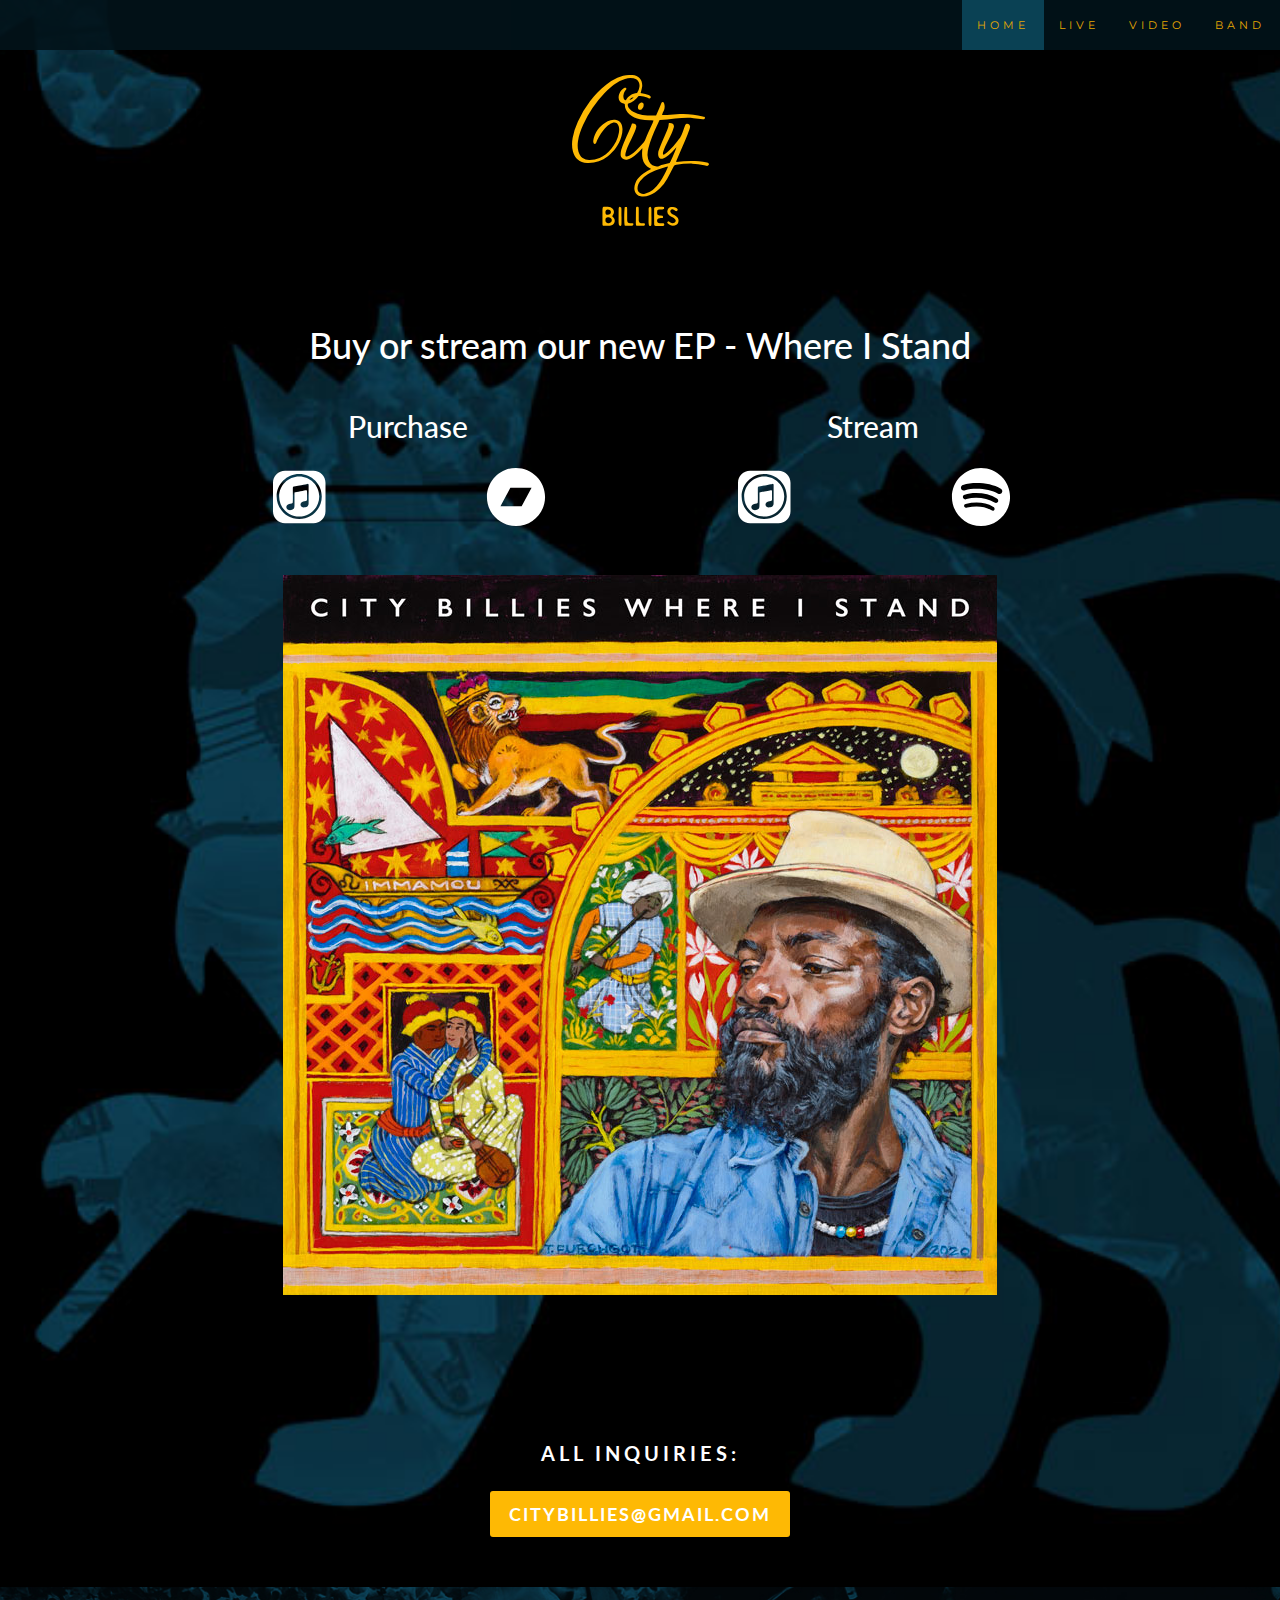
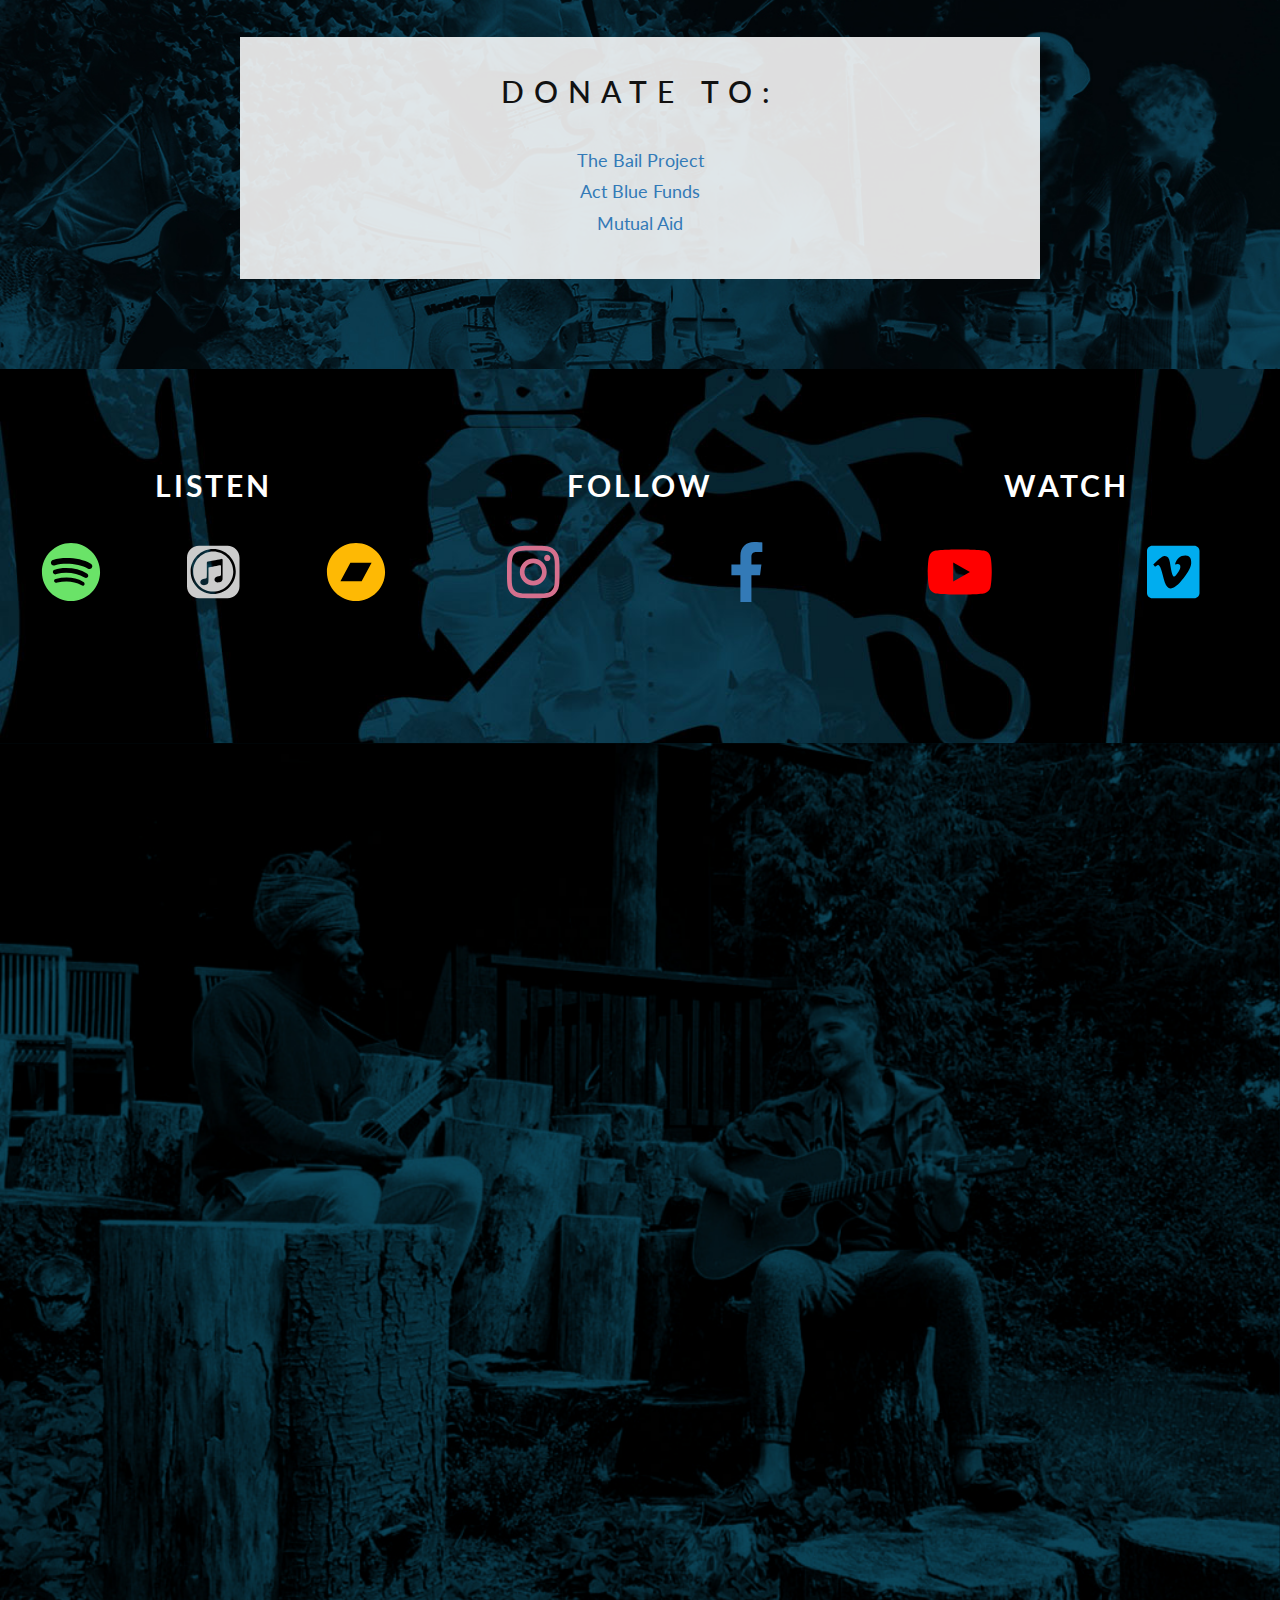
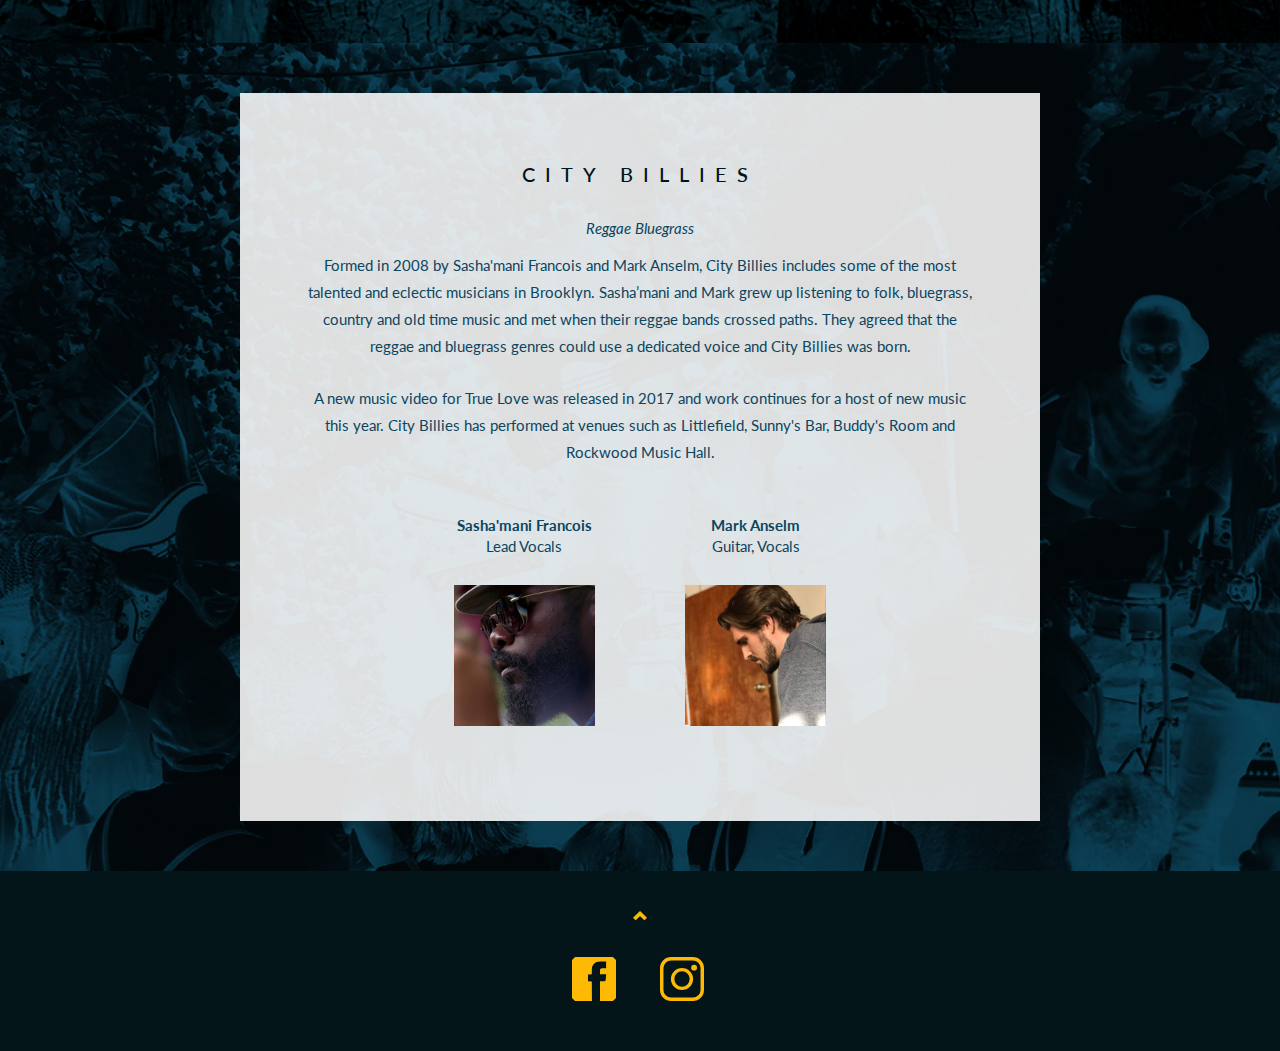
==== commit 374fd8ec: "Update index.html" ====
--- a/index.html
+++ b/index.html
@@ -37,8 +37,76 @@
 </head>
 
 <body id="myPage" data-spy="scroll" data-target=".navbar" data-offset="50">
+
+
+  <nav class="navbar navbar-default navbar-fixed-top">
+    <div class="container-fluid">
+        <div class="navbar-header">
+            <button type="button" class="navbar-toggle" data-toggle="collapse" data-target="#myNavbar">
+      <span class="icon-bar"></span>
+      <span class="icon-bar"></span>
+      <span class="icon-bar"></span>
+    </button>
+            <a class="navbar-brand" href="#myPage">
+
+    </a>
+        </div>
+        <div class="collapse navbar-collapse" id="myNavbar">
+            <ul class="nav navbar-nav navbar-right">
+                <li><a href="#myPage">HOME</a></li>
+                <li><a href="#shows">LIVE</a></li>
+                <li><a href="#video">VIDEO</a></li>
+                <li><a href="#band">BAND</a></li>
+                
+            </ul>
+        </div>
+    </div>
+</nav>
     <div class="logo"><svg width="167px" height="151px" id="acd74e2c-4d6c-4c8b-a7fa-7409588c8f48" data-name="38f4f86a-74a8-40fb-8a68-9f23d8bc3bf1" xmlns="http://www.w3.org/2000/svg" viewBox="0 0 376.62 415.27"><title>CB_logo</title><path d="M285.31,387.44c-1.84-1.14-3.91-1.9-5.8-3a46.06,46.06,0,0,1-6.12-3.82c-3.25-2.58-4.07-6.26-2.15-8.88,1.66-2.27,5.15-4,9.56-.49a27.68,27.68,0,0,0,4.1,2.93c1.53.81,3.64-.12,5-1.89,1.11-1.4,1-3.09-.53-4.54-3.43-3.29-7.33-5.52-12.32-5.1-1.45.11-2.89.16-4.33.33-5.12.59-8.32,3.4-9.81,8.33a13.09,13.09,0,0,0,4.72,14.83c2.69,2,5.83,3.4,8.66,5.23a38.22,38.22,0,0,1,7,5.18c3.11,3.24,2.21,7.56-1.7,9.72s-7.44,1.55-10.94-.73a34.69,34.69,0,0,0-4.16-2.8,3.18,3.18,0,0,0-3.85,1.2,2.88,2.88,0,0,0,.27,4c7.33,7.48,16.78,9.09,25.45,2.82a10.21,10.21,0,0,0,3.93-5.91C294.21,397.3,292,391.53,285.31,387.44Z" transform="translate(0 0.08)" fill="#feb904"/><path d="M250,407.94c-2.9-.13-5.81,0-8.69-.25-5.22-.51-7.36-2.65-7.43-7s2.1-6.6,7.25-7.08c1.93-.18,3.87-.16,5.8-.34,3.36-.32,3.73-1.09,2.81-5.51a4.15,4.15,0,0,0-1.24-.66,41.48,41.48,0,0,0-5-.51c-8.94-.14-9.7-2.66-9.35-10.8.19-4.22,1.49-5.64,5.59-6.08,1.67-.18,3.38.08,5.07,0a37.38,37.38,0,0,0,5.74-.65c2.84-.62,3.07-1.31,2.29-6.09-4.31-.17-8.16-.4-12-.46a99.06,99.06,0,0,0-10.15.16c-3.55.3-4.57,1.55-4.8,5.11-.11,1.69-.06,3.39-.06,5.08v18.88c0,6.29,0,12.59.12,18.88.06,3.28,1.1,4.34,4.32,4.52,2.17.12,4.36,0,6.53,0h13.07a3.4,3.4,0,0,0,3.42-2.18C254.38,410.27,253,408,250,407.94Z" transform="translate(0 0.08)" fill="#feb904"/><path d="M218.31,389.52c0-6.75,0-13.51,0-20.26a14.25,14.25,0,0,0-.89-4.89,2.86,2.86,0,0,0-3.57-1.74,4.55,4.55,0,0,0-2.59,2.11,11,11,0,0,0-.57,4.21c0,3.37.14,6.75.11,10.12-.1,8.68-.37,17.35-.36,26a36.13,36.13,0,0,0,1.1,7.83c.36,1.59,1.9,2.08,3.43,2.1a2.83,2.83,0,0,0,3.12-2.4,31,31,0,0,0,.36-5V389.51Z" transform="translate(0 0.08)" fill="#feb904"/><path d="M197.36,407.59c-2.65-.16-5.33,0-8-.25a6,6,0,0,1-5.72-5.58,37.55,37.55,0,0,1-.16-5.06V370.62c0-1.69,0-3.39-.11-5.07-.18-2.14-1.53-3.09-4.07-3.08-2.08,0-3,.86-3.3,3a27.11,27.11,0,0,0-.14,2.89c-.13,13.27-.28,26.55-.35,39.83a45.7,45.7,0,0,0,.73,5.63,42.56,42.56,0,0,0,4.82.69c4.1.08,8.21,0,12.31,0a29.26,29.26,0,0,0,4.32-.31,3.23,3.23,0,0,0,2.93-3.5h0C200.58,408.9,199.45,407.72,197.36,407.59Z" transform="translate(0 0.08)" fill="#feb904"/><path d="M166.13,407.65c-2.16-.18-4.34-.07-6.51-.17-5.69-.27-7.65-2.24-7.93-8-.09-1.93,0-3.86,0-5.79,0-8.45,0-16.9-.08-25.34a51.16,51.16,0,0,0-.55-5.19,37.38,37.38,0,0,0-4.41-.54c-.62,0-1.24.58-1.75.84-1.65,9.24-1.74,42.73-.1,50.16a19.3,19.3,0,0,0,3.94.9c4.58.12,9.17.08,13.75,0a11,11,0,0,0,4.25-.61,4.41,4.41,0,0,0,2-2.65,2.83,2.83,0,0,0-2.61-3.61Z" transform="translate(0 0.08)" fill="#feb904"/><path d="M135.87,389V369.46a13.57,13.57,0,0,0-.76-4.93,4.41,4.41,0,0,0-2.76-1.92,2.9,2.9,0,0,0-3.47,1.92,12.71,12.71,0,0,0-.63,4.22c-.12,5.78-.17,11.56-.19,17.34,0,6.5-.07,13,.07,19.51a35.55,35.55,0,0,0,1,7.11c.38,1.68,2.13,2.47,4,2.27a2.84,2.84,0,0,0,2.64-2.89c.2-2.15.26-4.33.28-6.49V389Z" transform="translate(0 0.08)" fill="#feb904"/><path d="M110.42,388.19c.92-1.46,1.62-2.7,2.45-3.84,6.69-9.17-.94-20.7-10.48-21.58-4.55-.42-9.16-.32-13.74-.29-2.64,0-4.08,1.17-4.53,3.79a43.19,43.19,0,0,0-.44,7.19q0,18.39.06,36.78c0,2.62,1,4.23,3.75,4.35,5.53.25,11.08.22,16.62.08a14.57,14.57,0,0,0,4.86-1.34c8.75-3.54,11.31-13.47,5.37-20.8C113.14,391,111.81,389.72,110.42,388.19ZM91.88,376.57c.14-4.57,2.4-7.12,6.25-7,5.68.1,8.79,2.6,8.89,7.16.1,4.75-3.57,7.85-9.15,7.74-4.35-.09-6.15-2.45-6-7.84Zm17.51,23c-.21,3.14-1.4,5.58-4.52,6.72a19.84,19.84,0,0,1-3.44,1c-5,.83-10.26-1.2-9.54-8.3.07-6,2.56-8.3,8.57-7.69a15.43,15.43,0,0,1,5.43,1.64,6.42,6.42,0,0,1,3.49,6.63Z" transform="translate(0 0.08)" fill="#feb904"/><path d="M187.92,76.72c-4.6,2.6-6.59,6.84-6.69,12a12.33,12.33,0,0,0,.13,2.2c.45,3.44,2.53,5.24,5.93,4.75a9.84,9.84,0,0,0,4.58-1.82,13.83,13.83,0,0,0,5.27-12.11C196.85,76.48,192.53,74.11,187.92,76.72Z" transform="translate(0 0.08)" fill="#feb904"/><path d="M370.83,240.76c-27.89-5.92-55.8-5-83.94-1.85-1.08-2.28.37-3.89,1.06-5.48,8-18.43,16.11-36.76,23.93-55.25,4-9.35,7.36-18.94,10.91-28.46a31.12,31.12,0,0,0,1.82-7c.68-5.55-5.27-10.22-10.55-8.26a5.69,5.69,0,0,0-2.71,3.1c-2,5-3.64,10-5.46,15-6,16.42-5.94,16.44-16.75,30.17-6.89,8.76-14,17.37-22.08,25a154.3,154.3,0,0,1-12.36,10.06c-1,.77-2.55.85-4,1.28-1.42-3.59-.59-6.65.47-9.57,1.65-4.54,3.3-9.11,5.39-13.46,5.64-11.78,11.67-23.37,17.22-35.19a133.21,133.21,0,0,0,5.76-15.61c3-9.26-3-13.59-10.62-13.62a9.5,9.5,0,0,0-2.15.52,5.78,5.78,0,0,0-.85,1.94c-.11,5.92-1.9,11.44-4.14,16.79-4.57,10.92-9.44,21.73-14,32.66q-4.75,11.36-9,22.94A29.13,29.13,0,0,0,237,220a17.78,17.78,0,0,0,1.5,5.53c2,4.13,5.9,6,10.27,4.47a44.63,44.63,0,0,0,9.75-4.7c8.18-5.3,15-12.2,21.58-19.32,2.11-2.27,4.18-4.57,6.84-7.48-1.29,6.8-12.45,32.77-18.5,43.53-5.44,1.4-11.06,2.81-16.65,4.31-4,1.07-8.14,1.77-11.79,3.52-9,4.32-22.47-1.28-27.67-11.34a43.65,43.65,0,0,1-4.68-17.36,63,63,0,0,1,2.37-20c5.44-20.91,13.86-40.7,22.69-60.34,2.18-4.85,4.44-9.68,6.72-14.49A18.05,18.05,0,0,1,241,124c6.89-.69,13.6-1.33,20.3-2,7.44-.78,14.87-1.82,22.33-2.38,16.87-1.25,33.72-2.94,50.69-1,8.39,1,16.86,1.17,25.14,3.07a5.4,5.4,0,0,0,3.54-.19,6.15,6.15,0,0,0,2.68-3.1c.5-1.51-.71-2.77-2.08-3.4a18.53,18.53,0,0,0-4.14-1.27c-8.51-1.69-17-3.92-25.57-4.81-12.48-1.3-25-2.37-37.64-1.51-11.57.8-23.12,1.71-34.7,2.39-4.56.27-9.15,0-14,0,.75-4.23,2.89-7.77,4.63-11.42a26.08,26.08,0,0,0,2.34-14.84,26.38,26.38,0,0,0-1.93-7,3.6,3.6,0,0,0-6.45-.28,36.15,36.15,0,0,0-2.25,5.31c-3.92,9.87-7.91,19.71-12.72,29.42-3.63.91-7.39.4-11,.35-8.94-.12-18,.83-26.79-1.09a95.41,95.41,0,0,1-25.17-9,32.27,32.27,0,0,1-10-8.25c-3.19-4-5.69-8.36-4.6-14.28C166,75.69,175.51,68.09,183,58c8.46-1.33,16,1.23,23.46,4,1.81.68,3.51,1.63,5.3,2.37a3.17,3.17,0,0,0,3.92-.93c1.22-1.49,1.27-4.31-.09-5.33a24,24,0,0,0-5-2.87A80.61,80.61,0,0,0,191.72,50c-.91-.15-1.81-.39-3.14-.68.52-1.84,1-3.39,1.4-5,1-4.21,2.57-8.39,2.94-12.66,1.5-17.07-8.08-30.09-27.21-31.56-14.29-1.09-27.9,1.79-40.94,7.6a151.82,151.82,0,0,0-31,18.78c-17,13.12-31.42,28.72-44.36,45.74a287.93,287.93,0,0,0-33.46,56A190.47,190.47,0,0,0,1.62,173c-2.23,12.47-2.35,25,.87,37.39C7.19,228.52,20,241,41.86,241.9c21.1.9,40.12-5.6,56.71-18.64,17.79-14,30.32-31.77,37-53.48a69.21,69.21,0,0,0,3.25-21.43,32.77,32.77,0,0,0-3-13.36c-3.43-7.44-9.36-11.49-17.55-12.15A36.72,36.72,0,0,0,98,127c-18.13,9.54-30.82,23.92-37.41,43.4a53.91,53.91,0,0,0-2.27,11.37,11.33,11.33,0,0,0,1.19,5.52,3.52,3.52,0,0,0,4.26,2A4.3,4.3,0,0,0,66.18,187,105.47,105.47,0,0,1,75,168.69c6-10,12.73-19.44,21.2-27.53,4.23-4,8.86-7.49,14.5-9.39,8-2.69,14.46.33,17.37,8.24,2.25,6.11,1.89,12.43.78,18.65-3,16.83-10.54,31.59-21.3,44.74C98.84,214,88.47,222.61,75.73,228.07a65.84,65.84,0,0,1-29,5.68A31.61,31.61,0,0,1,29.06,228c-6.21-4.5-9.43-11-11.45-18-2.7-9.47-2.55-19.23-1.16-28.81,2.28-15.63,7.64-30.42,14.18-44.74A314,314,0,0,1,89,50c10.68-11.25,22.19-21.63,35.56-29.72,9-5.43,18.33-9.85,28.75-11.71a40.34,40.34,0,0,1,15.85.22c12.79,2.78,17.83,12.73,16.13,24.4a35.18,35.18,0,0,1-6.44,16.34c-13.25,1.67-24.15,7.54-30.86,19.9-3.83-.34-5.31-2.74-6-5.64a24.37,24.37,0,0,1,3.59-20.07c1-1.39,2.38-2.42,3.31-3.82a3.43,3.43,0,0,0-.25-4.17c-1.08-1.33-2.48-1.27-3.92-.54-10.14,5.15-17.21,17.15-16.51,27.81.48,7.35,4.32,12.12,11,14.83,1.78.73,3.67,1.18,5.68,1.81a26.78,26.78,0,0,1,.35,2.82c.23,10.36,4.9,18.53,12.46,25.25,8.38,7.45,18.48,11.42,29.2,13.83a114.33,114.33,0,0,0,28.76,3.09,24.75,24.75,0,0,1,8.43.74c-.89,2.36-1.52,4.37-2.38,6.27-4.22,9.25-8.6,18.42-12.73,27.71-2.65,6-5,12.06-7.38,18.16a24,24,0,0,1-4.74,8.07c-7.12,7.59-14.15,15.27-21.39,22.74a64.44,64.44,0,0,1-16.11,12.38,41.57,41.57,0,0,1-8.78,3.23,3.27,3.27,0,0,1-4-3.19,26.06,26.06,0,0,1,.77-6.41c2.25-9,6.07-17.35,9.88-25.72,3.71-8.15,7.71-16.16,11.43-24.31,2.2-4.84,4.15-9.8,6.09-14.75.7-1.78,1-3.73,1.57-5.56,1.89-5.69-1.56-10.73-8.82-10.83a15.41,15.41,0,0,0-2.52.44c-1,2.75-2,5.71-3.2,8.55q-6,14-12.16,27.92c-5.21,11.72-10.48,23.4-14.18,35.72a45.52,45.52,0,0,0-1.8,12.87c-.08,9.89,8.62,15.28,17.18,14A34.58,34.58,0,0,0,163,228.46a80,80,0,0,0,16.08-12.35c4-3.89,7.73-8,11.59-12,.61-.63,1.26-1.22,2.83-2.74-.13,2.13-.16,3-.24,3.8-.81,8.44-1.07,16.81.7,25.25,2.52,12,9,20.62,20.24,25.65.66.3,1.33.59,2,.92a7.22,7.22,0,0,1,.94.83,12.81,12.81,0,0,1-2.34,2.08c-9,4.71-17.75,9.9-25.37,16.75-6.75,6.06-12.45,12.88-15.51,21.56-2.37,6.69-3.58,13.43-1.48,20.56,2.46,8.34,8,13.06,16.24,14.73s16.41.19,24.21-2.8c10.78-4.13,20-10.72,28.31-18.64A111.86,111.86,0,0,0,261.81,285q9-16.17,17.25-32.72c1.73-3.44,4-5.12,7.67-5.56,14.66-1.73,29.33-3.49,44.13-3A156.42,156.42,0,0,1,363.17,248c1.86.46,3.68,1,5.75,1.63C375.49,251.53,381.42,243.3,370.83,240.76ZM169.47,61.3c-3.62,4.4-4.85,5.21-11.85,7.34C163.44,62.43,164.72,61.68,169.47,61.3Zm93.66,192.82c-6,13.46-12.51,26.66-20.64,39-5.74,8.7-12.29,16.72-20.55,23.23a49.68,49.68,0,0,1-21.46,10c-4.1.8-8.13.82-12-1-5.32-2.48-8.17-6.53-8.39-12.44-.3-8.12,2.65-15.1,7.36-21.47a71,71,0,0,1,19.86-17.79c9.23-5.77,18.85-10.76,29.34-14,7.14-2.19,14.17-4.77,21.28-7.06a44,44,0,0,1,5.82-1,16.81,16.81,0,0,1-.62,2.57Z" transform="translate(0 0.08)" fill="#feb904"/></svg>
-        <div class="button-text">All Inquiries:</div>
+        
+      
+      <div class="container wis">
+        <h1 class="text-center">Buy or stream our new EP - Where I Stand</h1>
+        <div class="row text-center">
+  
+          <div class="col-md-6 col-sm-12 col-xs-12">
+            <h2 class="">Purchase</h2>
+            <div class="row">
+              <div class="col-md-6 col-sm-6 col-xs-6">
+                <a href="https://music.apple.com/us/album/where-i-stand-ep/1538296317"><i
+                    class="fab fa-itunes fa-4x"></i></a>
+              </div>
+              <div class="col-md-6 col-sm-6 col-xs-6">
+                <a href="https://citybillies.bandcamp.com/album/where-i-stand"><i class="fab fa-bandcamp fa-4x"></i></a>
+              </div>
+            </div>
+  
+          </div>
+          <div class="col-md-6 col-sm-12 col-xs-12">
+            <h2 class="">Stream</h2>
+            <div class="row">
+              <div class="col-md-6 col-sm-6 col-xs-6">
+                <a href="https://music.apple.com/us/album/where-i-stand-ep/1538296317"><i
+                    class="fab fa-itunes fa-4x"></i></a>
+              </div>
+              <div class="col-md-6 col-sm-6 col-xs-6">
+                <a href="https://open.spotify.com/album/4VzlpqoaDvAUsySQ4ItjMu?si=CJCHqnPPSJ-c1yvgWlmQFA"><i class="fab fa-spotify fa-4x"></i></a>
+              </div>
+            </div>
+  
+          </div>
+        
+        </div>
+        <div class="album-hover">
+          <a href="https://citybillies.bandcamp.com/album/where-i-stand" target="_blank"><img src="images/SMALL-SashAlbumCoverTiffFile.jpg" alt="CITY BILLIES - WHERE I STAND"></a>
+          
+    
+        </div>
+  
+      </div>
+      
+      
+      <div class="button-text">All Inquiries:</div>
         <script type="text/javascript">
             <!-- Begin
             user = "citybillies";
@@ -52,70 +120,8 @@
         <!--	<a class="button" href="mailto:citybillies@gmail.com">Contact Us</a>-->
     </div>
 
-
-    <nav class="navbar navbar-default navbar-fixed-top">
-        <div class="container-fluid">
-            <div class="navbar-header">
-                <button type="button" class="navbar-toggle" data-toggle="collapse" data-target="#myNavbar">
-					<span class="icon-bar"></span>
-					<span class="icon-bar"></span>
-					<span class="icon-bar"></span>
-				</button>
-                <a class="navbar-brand" href="#myPage">
-
-				</a>
-            </div>
-            <div class="collapse navbar-collapse" id="myNavbar">
-                <ul class="nav navbar-nav navbar-right">
-                    <li><a href="#myPage">HOME</a></li>
-                    <li><a href="#shows">LIVE</a></li>
-                    <li><a href="#video">VIDEO</a></li>
-                    <li><a href="#band">BAND</a></li>
-                    
-                </ul>
-            </div>
-        </div>
-    </nav>
     
-    <div class="container wis">
-      <h1 class="text-center">Buy or stream our new EP - Where I Stand</h1>
-      <div class="row text-center">
-
-        <div class="col-md-6 col-sm-12 col-xs-12">
-          <h2 class="">Purchase</h2>
-          <div class="row">
-            <div class="col-md-6 col-sm-6 col-xs-6">
-              <a href="https://music.apple.com/us/album/where-i-stand-ep/1538296317"><i
-                  class="fab fa-itunes fa-4x"></i></a>
-            </div>
-            <div class="col-md-6 col-sm-6 col-xs-6">
-              <a href="https://citybillies.bandcamp.com/album/where-i-stand"><i class="fab fa-bandcamp fa-4x"></i></a>
-            </div>
-          </div>
-
-        </div>
-        <div class="col-md-6 col-sm-12 col-xs-12">
-          <h2 class="">Stream</h2>
-          <div class="row">
-            <div class="col-md-6 col-sm-6 col-xs-6">
-              <a href="https://music.apple.com/us/album/where-i-stand-ep/1538296317"><i
-                  class="fab fa-itunes fa-4x"></i></a>
-            </div>
-            <div class="col-md-6 col-sm-6 col-xs-6">
-              <a href="https://open.spotify.com/album/4VzlpqoaDvAUsySQ4ItjMu?si=CJCHqnPPSJ-c1yvgWlmQFA"><i class="fab fa-spotify fa-4x"></i></a>
-            </div>
-          </div>
-
-        </div>
-      
-      </div>
-      <div class="album-hover">
-        <a href="https://citybillies.bandcamp.com/album/where-i-stand" target="_blank"><img src="images/SMALL-SashAlbumCoverTiffFile.jpg" alt="CITY BILLIES - WHERE I STAND"></a>
-        
-  
-      </div>
-
-    </div>
+
     
     <div class="events" id="shows">
         
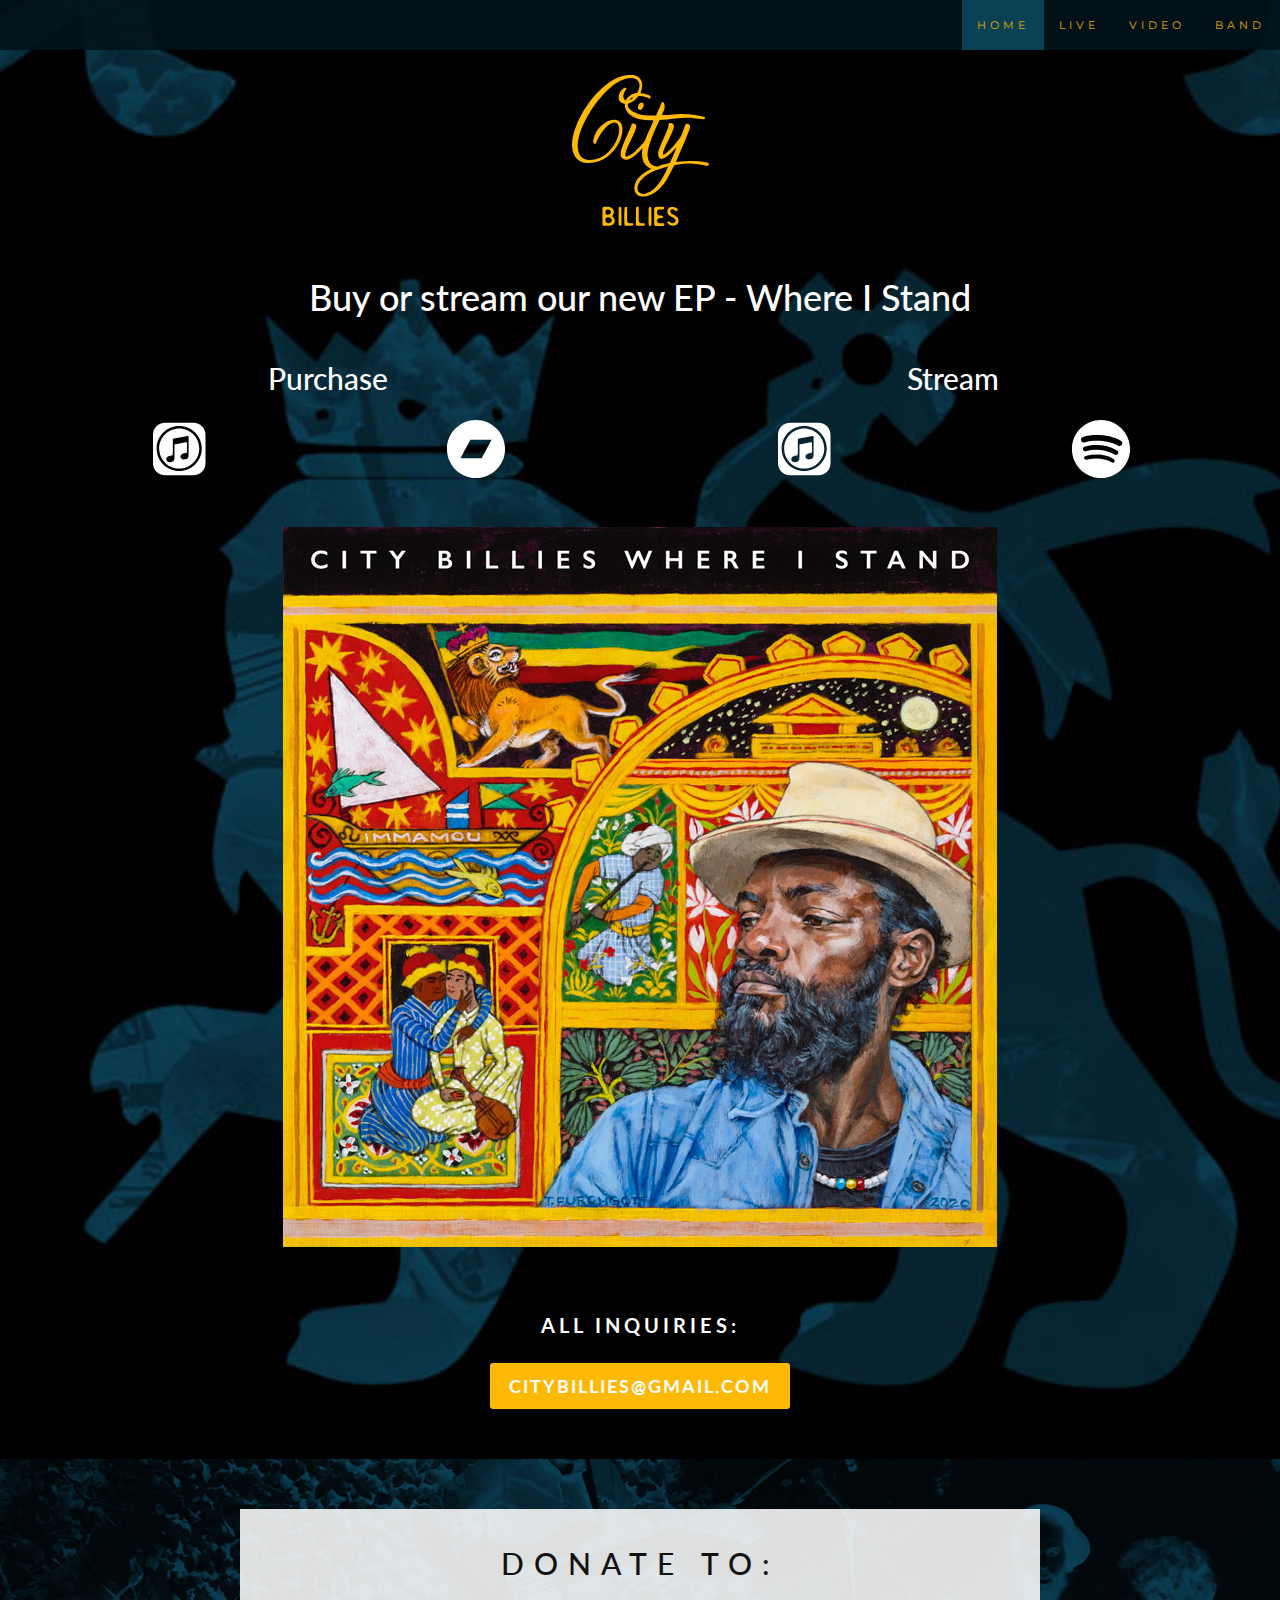
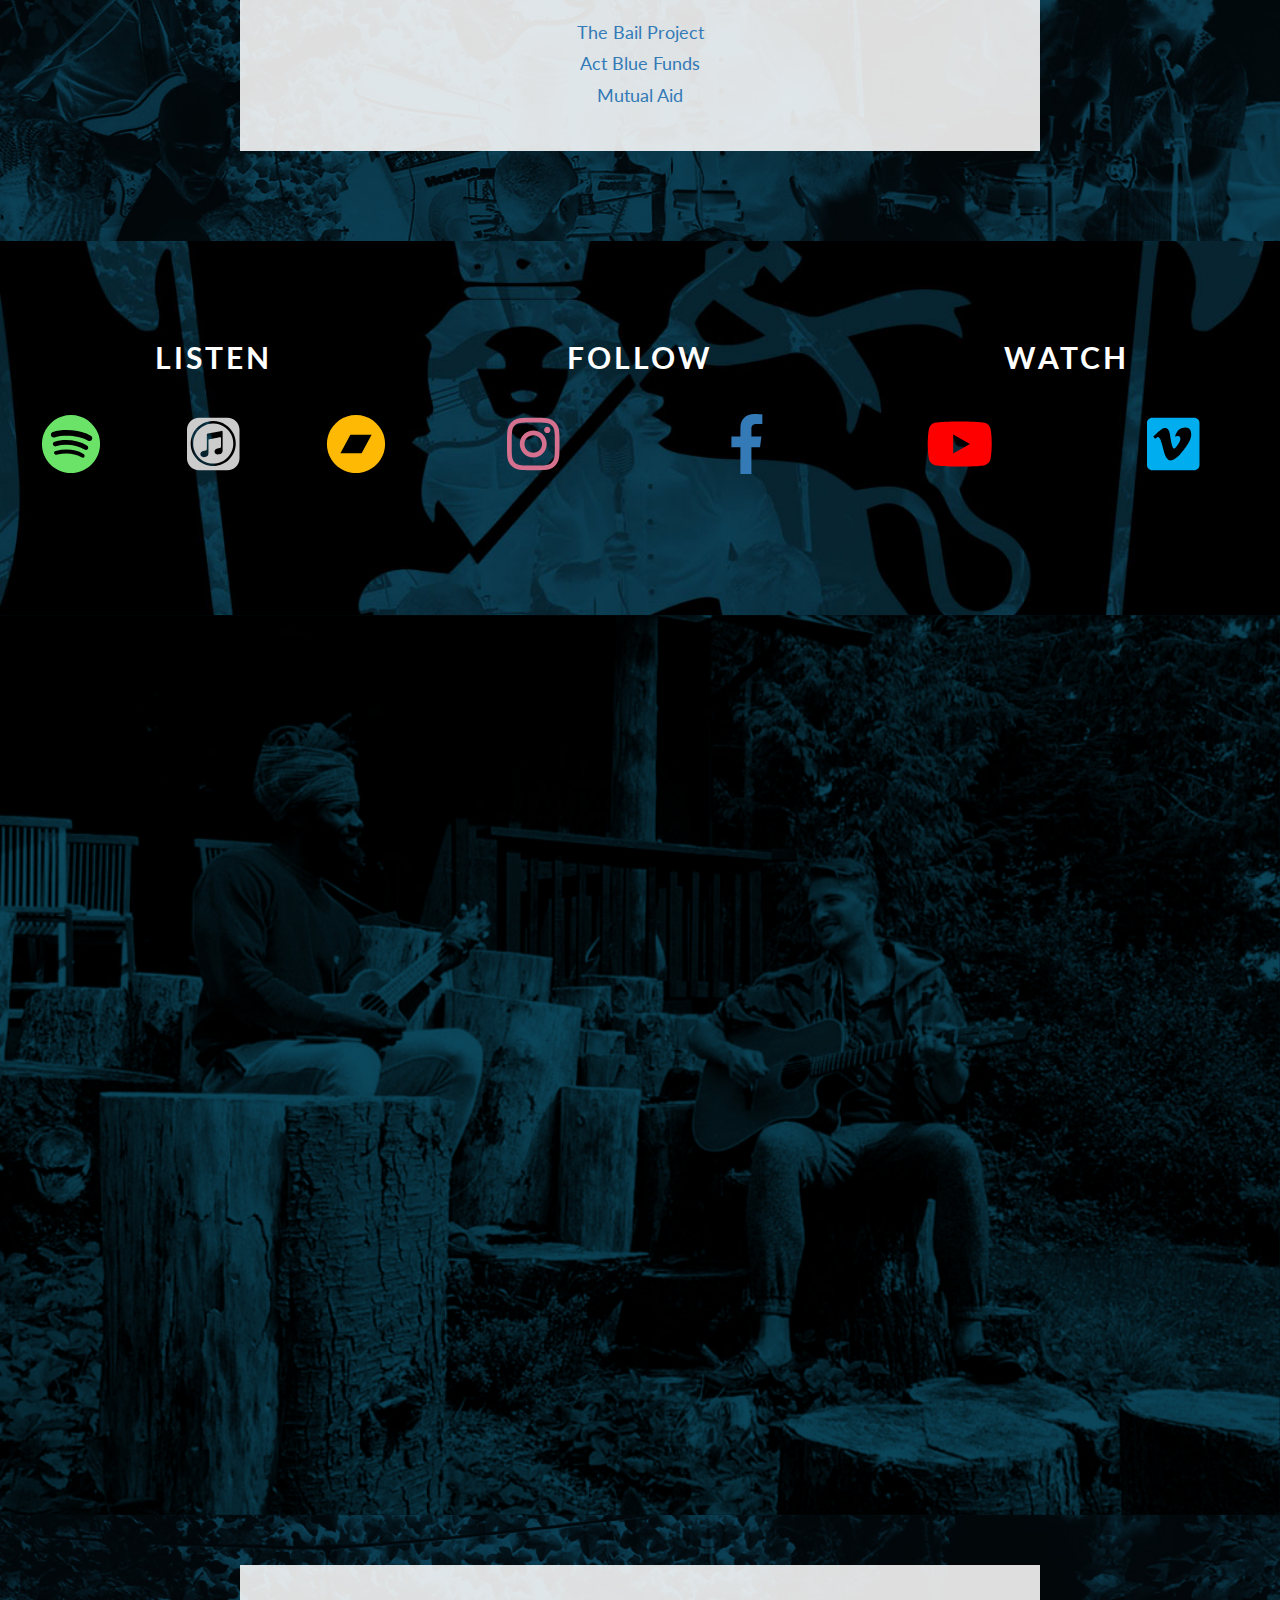
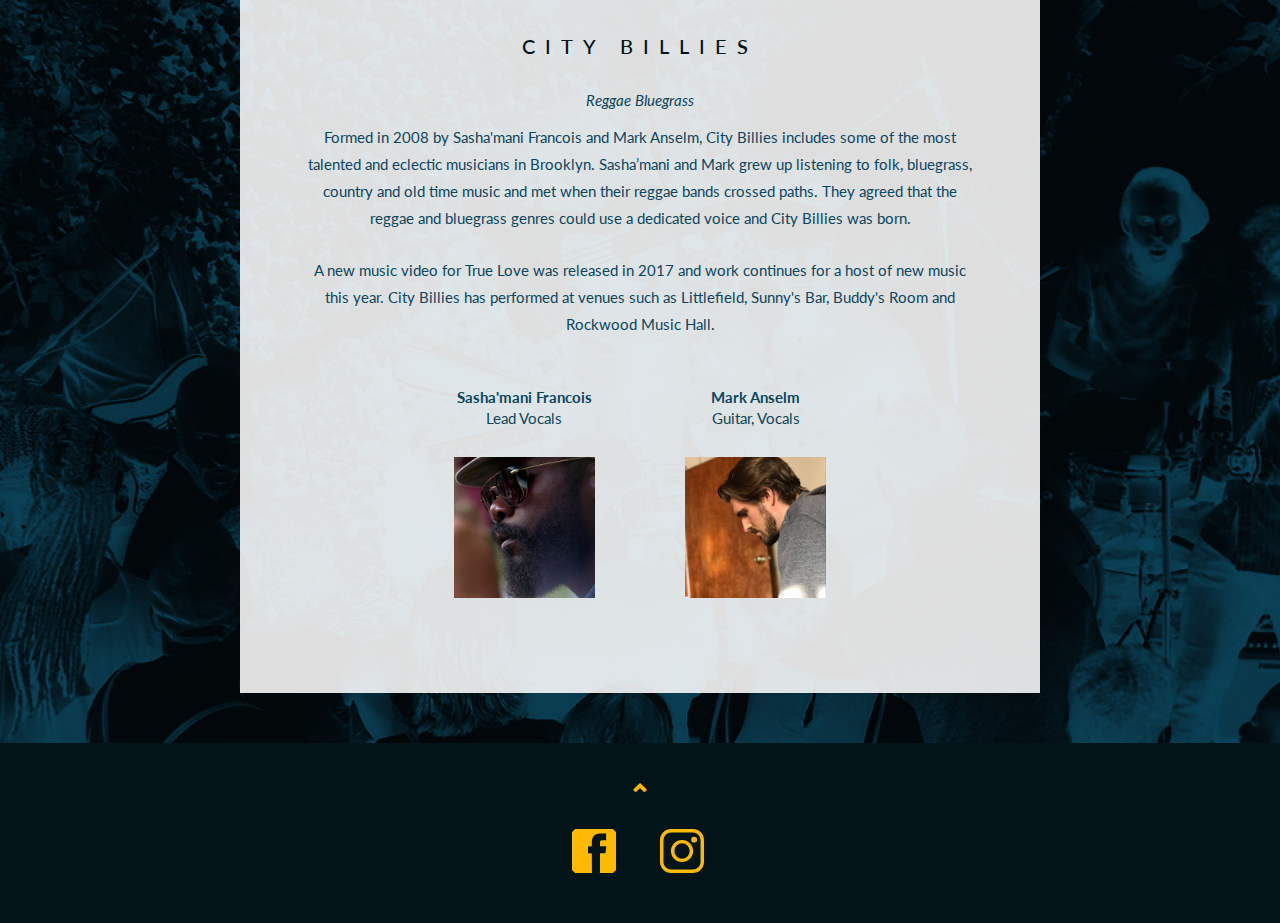
==== commit 1e5e5293: "Update index.html" ====
--- a/index.html
+++ b/index.html
@@ -65,7 +65,7 @@
     <div class="logo"><svg width="167px" height="151px" id="acd74e2c-4d6c-4c8b-a7fa-7409588c8f48" data-name="38f4f86a-74a8-40fb-8a68-9f23d8bc3bf1" xmlns="http://www.w3.org/2000/svg" viewBox="0 0 376.62 415.27"><title>CB_logo</title><path d="M285.31,387.44c-1.84-1.14-3.91-1.9-5.8-3a46.06,46.06,0,0,1-6.12-3.82c-3.25-2.58-4.07-6.26-2.15-8.88,1.66-2.27,5.15-4,9.56-.49a27.68,27.68,0,0,0,4.1,2.93c1.53.81,3.64-.12,5-1.89,1.11-1.4,1-3.09-.53-4.54-3.43-3.29-7.33-5.52-12.32-5.1-1.45.11-2.89.16-4.33.33-5.12.59-8.32,3.4-9.81,8.33a13.09,13.09,0,0,0,4.72,14.83c2.69,2,5.83,3.4,8.66,5.23a38.22,38.22,0,0,1,7,5.18c3.11,3.24,2.21,7.56-1.7,9.72s-7.44,1.55-10.94-.73a34.69,34.69,0,0,0-4.16-2.8,3.18,3.18,0,0,0-3.85,1.2,2.88,2.88,0,0,0,.27,4c7.33,7.48,16.78,9.09,25.45,2.82a10.21,10.21,0,0,0,3.93-5.91C294.21,397.3,292,391.53,285.31,387.44Z" transform="translate(0 0.08)" fill="#feb904"/><path d="M250,407.94c-2.9-.13-5.81,0-8.69-.25-5.22-.51-7.36-2.65-7.43-7s2.1-6.6,7.25-7.08c1.93-.18,3.87-.16,5.8-.34,3.36-.32,3.73-1.09,2.81-5.51a4.15,4.15,0,0,0-1.24-.66,41.48,41.48,0,0,0-5-.51c-8.94-.14-9.7-2.66-9.35-10.8.19-4.22,1.49-5.64,5.59-6.08,1.67-.18,3.38.08,5.07,0a37.38,37.38,0,0,0,5.74-.65c2.84-.62,3.07-1.31,2.29-6.09-4.31-.17-8.16-.4-12-.46a99.06,99.06,0,0,0-10.15.16c-3.55.3-4.57,1.55-4.8,5.11-.11,1.69-.06,3.39-.06,5.08v18.88c0,6.29,0,12.59.12,18.88.06,3.28,1.1,4.34,4.32,4.52,2.17.12,4.36,0,6.53,0h13.07a3.4,3.4,0,0,0,3.42-2.18C254.38,410.27,253,408,250,407.94Z" transform="translate(0 0.08)" fill="#feb904"/><path d="M218.31,389.52c0-6.75,0-13.51,0-20.26a14.25,14.25,0,0,0-.89-4.89,2.86,2.86,0,0,0-3.57-1.74,4.55,4.55,0,0,0-2.59,2.11,11,11,0,0,0-.57,4.21c0,3.37.14,6.75.11,10.12-.1,8.68-.37,17.35-.36,26a36.13,36.13,0,0,0,1.1,7.83c.36,1.59,1.9,2.08,3.43,2.1a2.83,2.83,0,0,0,3.12-2.4,31,31,0,0,0,.36-5V389.51Z" transform="translate(0 0.08)" fill="#feb904"/><path d="M197.36,407.59c-2.65-.16-5.33,0-8-.25a6,6,0,0,1-5.72-5.58,37.55,37.55,0,0,1-.16-5.06V370.62c0-1.69,0-3.39-.11-5.07-.18-2.14-1.53-3.09-4.07-3.08-2.08,0-3,.86-3.3,3a27.11,27.11,0,0,0-.14,2.89c-.13,13.27-.28,26.55-.35,39.83a45.7,45.7,0,0,0,.73,5.63,42.56,42.56,0,0,0,4.82.69c4.1.08,8.21,0,12.31,0a29.26,29.26,0,0,0,4.32-.31,3.23,3.23,0,0,0,2.93-3.5h0C200.58,408.9,199.45,407.72,197.36,407.59Z" transform="translate(0 0.08)" fill="#feb904"/><path d="M166.13,407.65c-2.16-.18-4.34-.07-6.51-.17-5.69-.27-7.65-2.24-7.93-8-.09-1.93,0-3.86,0-5.79,0-8.45,0-16.9-.08-25.34a51.16,51.16,0,0,0-.55-5.19,37.38,37.38,0,0,0-4.41-.54c-.62,0-1.24.58-1.75.84-1.65,9.24-1.74,42.73-.1,50.16a19.3,19.3,0,0,0,3.94.9c4.58.12,9.17.08,13.75,0a11,11,0,0,0,4.25-.61,4.41,4.41,0,0,0,2-2.65,2.83,2.83,0,0,0-2.61-3.61Z" transform="translate(0 0.08)" fill="#feb904"/><path d="M135.87,389V369.46a13.57,13.57,0,0,0-.76-4.93,4.41,4.41,0,0,0-2.76-1.92,2.9,2.9,0,0,0-3.47,1.92,12.71,12.71,0,0,0-.63,4.22c-.12,5.78-.17,11.56-.19,17.34,0,6.5-.07,13,.07,19.51a35.55,35.55,0,0,0,1,7.11c.38,1.68,2.13,2.47,4,2.27a2.84,2.84,0,0,0,2.64-2.89c.2-2.15.26-4.33.28-6.49V389Z" transform="translate(0 0.08)" fill="#feb904"/><path d="M110.42,388.19c.92-1.46,1.62-2.7,2.45-3.84,6.69-9.17-.94-20.7-10.48-21.58-4.55-.42-9.16-.32-13.74-.29-2.64,0-4.08,1.17-4.53,3.79a43.19,43.19,0,0,0-.44,7.19q0,18.39.06,36.78c0,2.62,1,4.23,3.75,4.35,5.53.25,11.08.22,16.62.08a14.57,14.57,0,0,0,4.86-1.34c8.75-3.54,11.31-13.47,5.37-20.8C113.14,391,111.81,389.72,110.42,388.19ZM91.88,376.57c.14-4.57,2.4-7.12,6.25-7,5.68.1,8.79,2.6,8.89,7.16.1,4.75-3.57,7.85-9.15,7.74-4.35-.09-6.15-2.45-6-7.84Zm17.51,23c-.21,3.14-1.4,5.58-4.52,6.72a19.84,19.84,0,0,1-3.44,1c-5,.83-10.26-1.2-9.54-8.3.07-6,2.56-8.3,8.57-7.69a15.43,15.43,0,0,1,5.43,1.64,6.42,6.42,0,0,1,3.49,6.63Z" transform="translate(0 0.08)" fill="#feb904"/><path d="M187.92,76.72c-4.6,2.6-6.59,6.84-6.69,12a12.33,12.33,0,0,0,.13,2.2c.45,3.44,2.53,5.24,5.93,4.75a9.84,9.84,0,0,0,4.58-1.82,13.83,13.83,0,0,0,5.27-12.11C196.85,76.48,192.53,74.11,187.92,76.72Z" transform="translate(0 0.08)" fill="#feb904"/><path d="M370.83,240.76c-27.89-5.92-55.8-5-83.94-1.85-1.08-2.28.37-3.89,1.06-5.48,8-18.43,16.11-36.76,23.93-55.25,4-9.35,7.36-18.94,10.91-28.46a31.12,31.12,0,0,0,1.82-7c.68-5.55-5.27-10.22-10.55-8.26a5.69,5.69,0,0,0-2.71,3.1c-2,5-3.64,10-5.46,15-6,16.42-5.94,16.44-16.75,30.17-6.89,8.76-14,17.37-22.08,25a154.3,154.3,0,0,1-12.36,10.06c-1,.77-2.55.85-4,1.28-1.42-3.59-.59-6.65.47-9.57,1.65-4.54,3.3-9.11,5.39-13.46,5.64-11.78,11.67-23.37,17.22-35.19a133.21,133.21,0,0,0,5.76-15.61c3-9.26-3-13.59-10.62-13.62a9.5,9.5,0,0,0-2.15.52,5.78,5.78,0,0,0-.85,1.94c-.11,5.92-1.9,11.44-4.14,16.79-4.57,10.92-9.44,21.73-14,32.66q-4.75,11.36-9,22.94A29.13,29.13,0,0,0,237,220a17.78,17.78,0,0,0,1.5,5.53c2,4.13,5.9,6,10.27,4.47a44.63,44.63,0,0,0,9.75-4.7c8.18-5.3,15-12.2,21.58-19.32,2.11-2.27,4.18-4.57,6.84-7.48-1.29,6.8-12.45,32.77-18.5,43.53-5.44,1.4-11.06,2.81-16.65,4.31-4,1.07-8.14,1.77-11.79,3.52-9,4.32-22.47-1.28-27.67-11.34a43.65,43.65,0,0,1-4.68-17.36,63,63,0,0,1,2.37-20c5.44-20.91,13.86-40.7,22.69-60.34,2.18-4.85,4.44-9.68,6.72-14.49A18.05,18.05,0,0,1,241,124c6.89-.69,13.6-1.33,20.3-2,7.44-.78,14.87-1.82,22.33-2.38,16.87-1.25,33.72-2.94,50.69-1,8.39,1,16.86,1.17,25.14,3.07a5.4,5.4,0,0,0,3.54-.19,6.15,6.15,0,0,0,2.68-3.1c.5-1.51-.71-2.77-2.08-3.4a18.53,18.53,0,0,0-4.14-1.27c-8.51-1.69-17-3.92-25.57-4.81-12.48-1.3-25-2.37-37.64-1.51-11.57.8-23.12,1.71-34.7,2.39-4.56.27-9.15,0-14,0,.75-4.23,2.89-7.77,4.63-11.42a26.08,26.08,0,0,0,2.34-14.84,26.38,26.38,0,0,0-1.93-7,3.6,3.6,0,0,0-6.45-.28,36.15,36.15,0,0,0-2.25,5.31c-3.92,9.87-7.91,19.71-12.72,29.42-3.63.91-7.39.4-11,.35-8.94-.12-18,.83-26.79-1.09a95.41,95.41,0,0,1-25.17-9,32.27,32.27,0,0,1-10-8.25c-3.19-4-5.69-8.36-4.6-14.28C166,75.69,175.51,68.09,183,58c8.46-1.33,16,1.23,23.46,4,1.81.68,3.51,1.63,5.3,2.37a3.17,3.17,0,0,0,3.92-.93c1.22-1.49,1.27-4.31-.09-5.33a24,24,0,0,0-5-2.87A80.61,80.61,0,0,0,191.72,50c-.91-.15-1.81-.39-3.14-.68.52-1.84,1-3.39,1.4-5,1-4.21,2.57-8.39,2.94-12.66,1.5-17.07-8.08-30.09-27.21-31.56-14.29-1.09-27.9,1.79-40.94,7.6a151.82,151.82,0,0,0-31,18.78c-17,13.12-31.42,28.72-44.36,45.74a287.93,287.93,0,0,0-33.46,56A190.47,190.47,0,0,0,1.62,173c-2.23,12.47-2.35,25,.87,37.39C7.19,228.52,20,241,41.86,241.9c21.1.9,40.12-5.6,56.71-18.64,17.79-14,30.32-31.77,37-53.48a69.21,69.21,0,0,0,3.25-21.43,32.77,32.77,0,0,0-3-13.36c-3.43-7.44-9.36-11.49-17.55-12.15A36.72,36.72,0,0,0,98,127c-18.13,9.54-30.82,23.92-37.41,43.4a53.91,53.91,0,0,0-2.27,11.37,11.33,11.33,0,0,0,1.19,5.52,3.52,3.52,0,0,0,4.26,2A4.3,4.3,0,0,0,66.18,187,105.47,105.47,0,0,1,75,168.69c6-10,12.73-19.44,21.2-27.53,4.23-4,8.86-7.49,14.5-9.39,8-2.69,14.46.33,17.37,8.24,2.25,6.11,1.89,12.43.78,18.65-3,16.83-10.54,31.59-21.3,44.74C98.84,214,88.47,222.61,75.73,228.07a65.84,65.84,0,0,1-29,5.68A31.61,31.61,0,0,1,29.06,228c-6.21-4.5-9.43-11-11.45-18-2.7-9.47-2.55-19.23-1.16-28.81,2.28-15.63,7.64-30.42,14.18-44.74A314,314,0,0,1,89,50c10.68-11.25,22.19-21.63,35.56-29.72,9-5.43,18.33-9.85,28.75-11.71a40.34,40.34,0,0,1,15.85.22c12.79,2.78,17.83,12.73,16.13,24.4a35.18,35.18,0,0,1-6.44,16.34c-13.25,1.67-24.15,7.54-30.86,19.9-3.83-.34-5.31-2.74-6-5.64a24.37,24.37,0,0,1,3.59-20.07c1-1.39,2.38-2.42,3.31-3.82a3.43,3.43,0,0,0-.25-4.17c-1.08-1.33-2.48-1.27-3.92-.54-10.14,5.15-17.21,17.15-16.51,27.81.48,7.35,4.32,12.12,11,14.83,1.78.73,3.67,1.18,5.68,1.81a26.78,26.78,0,0,1,.35,2.82c.23,10.36,4.9,18.53,12.46,25.25,8.38,7.45,18.48,11.42,29.2,13.83a114.33,114.33,0,0,0,28.76,3.09,24.75,24.75,0,0,1,8.43.74c-.89,2.36-1.52,4.37-2.38,6.27-4.22,9.25-8.6,18.42-12.73,27.71-2.65,6-5,12.06-7.38,18.16a24,24,0,0,1-4.74,8.07c-7.12,7.59-14.15,15.27-21.39,22.74a64.44,64.44,0,0,1-16.11,12.38,41.57,41.57,0,0,1-8.78,3.23,3.27,3.27,0,0,1-4-3.19,26.06,26.06,0,0,1,.77-6.41c2.25-9,6.07-17.35,9.88-25.72,3.71-8.15,7.71-16.16,11.43-24.31,2.2-4.84,4.15-9.8,6.09-14.75.7-1.78,1-3.73,1.57-5.56,1.89-5.69-1.56-10.73-8.82-10.83a15.41,15.41,0,0,0-2.52.44c-1,2.75-2,5.71-3.2,8.55q-6,14-12.16,27.92c-5.21,11.72-10.48,23.4-14.18,35.72a45.52,45.52,0,0,0-1.8,12.87c-.08,9.89,8.62,15.28,17.18,14A34.58,34.58,0,0,0,163,228.46a80,80,0,0,0,16.08-12.35c4-3.89,7.73-8,11.59-12,.61-.63,1.26-1.22,2.83-2.74-.13,2.13-.16,3-.24,3.8-.81,8.44-1.07,16.81.7,25.25,2.52,12,9,20.62,20.24,25.65.66.3,1.33.59,2,.92a7.22,7.22,0,0,1,.94.83,12.81,12.81,0,0,1-2.34,2.08c-9,4.71-17.75,9.9-25.37,16.75-6.75,6.06-12.45,12.88-15.51,21.56-2.37,6.69-3.58,13.43-1.48,20.56,2.46,8.34,8,13.06,16.24,14.73s16.41.19,24.21-2.8c10.78-4.13,20-10.72,28.31-18.64A111.86,111.86,0,0,0,261.81,285q9-16.17,17.25-32.72c1.73-3.44,4-5.12,7.67-5.56,14.66-1.73,29.33-3.49,44.13-3A156.42,156.42,0,0,1,363.17,248c1.86.46,3.68,1,5.75,1.63C375.49,251.53,381.42,243.3,370.83,240.76ZM169.47,61.3c-3.62,4.4-4.85,5.21-11.85,7.34C163.44,62.43,164.72,61.68,169.47,61.3Zm93.66,192.82c-6,13.46-12.51,26.66-20.64,39-5.74,8.7-12.29,16.72-20.55,23.23a49.68,49.68,0,0,1-21.46,10c-4.1.8-8.13.82-12-1-5.32-2.48-8.17-6.53-8.39-12.44-.3-8.12,2.65-15.1,7.36-21.47a71,71,0,0,1,19.86-17.79c9.23-5.77,18.85-10.76,29.34-14,7.14-2.19,14.17-4.77,21.28-7.06a44,44,0,0,1,5.82-1,16.81,16.81,0,0,1-.62,2.57Z" transform="translate(0 0.08)" fill="#feb904"/></svg>
         
       
-      <div class="container wis">
+      <div class="container-fluid wis">
         <h1 class="text-center">Buy or stream our new EP - Where I Stand</h1>
         <div class="row text-center">
   
--- a/css/main.css
+++ b/css/main.css
@@ -347,6 +347,9 @@
   filter: none;
 }
 
+.wis {
+  padding-top: 32px;
+}
 .wis h1, .wis h2, .wis a, .wis p, .wis a:hover, .wis a:focus {
   color: white;
 }
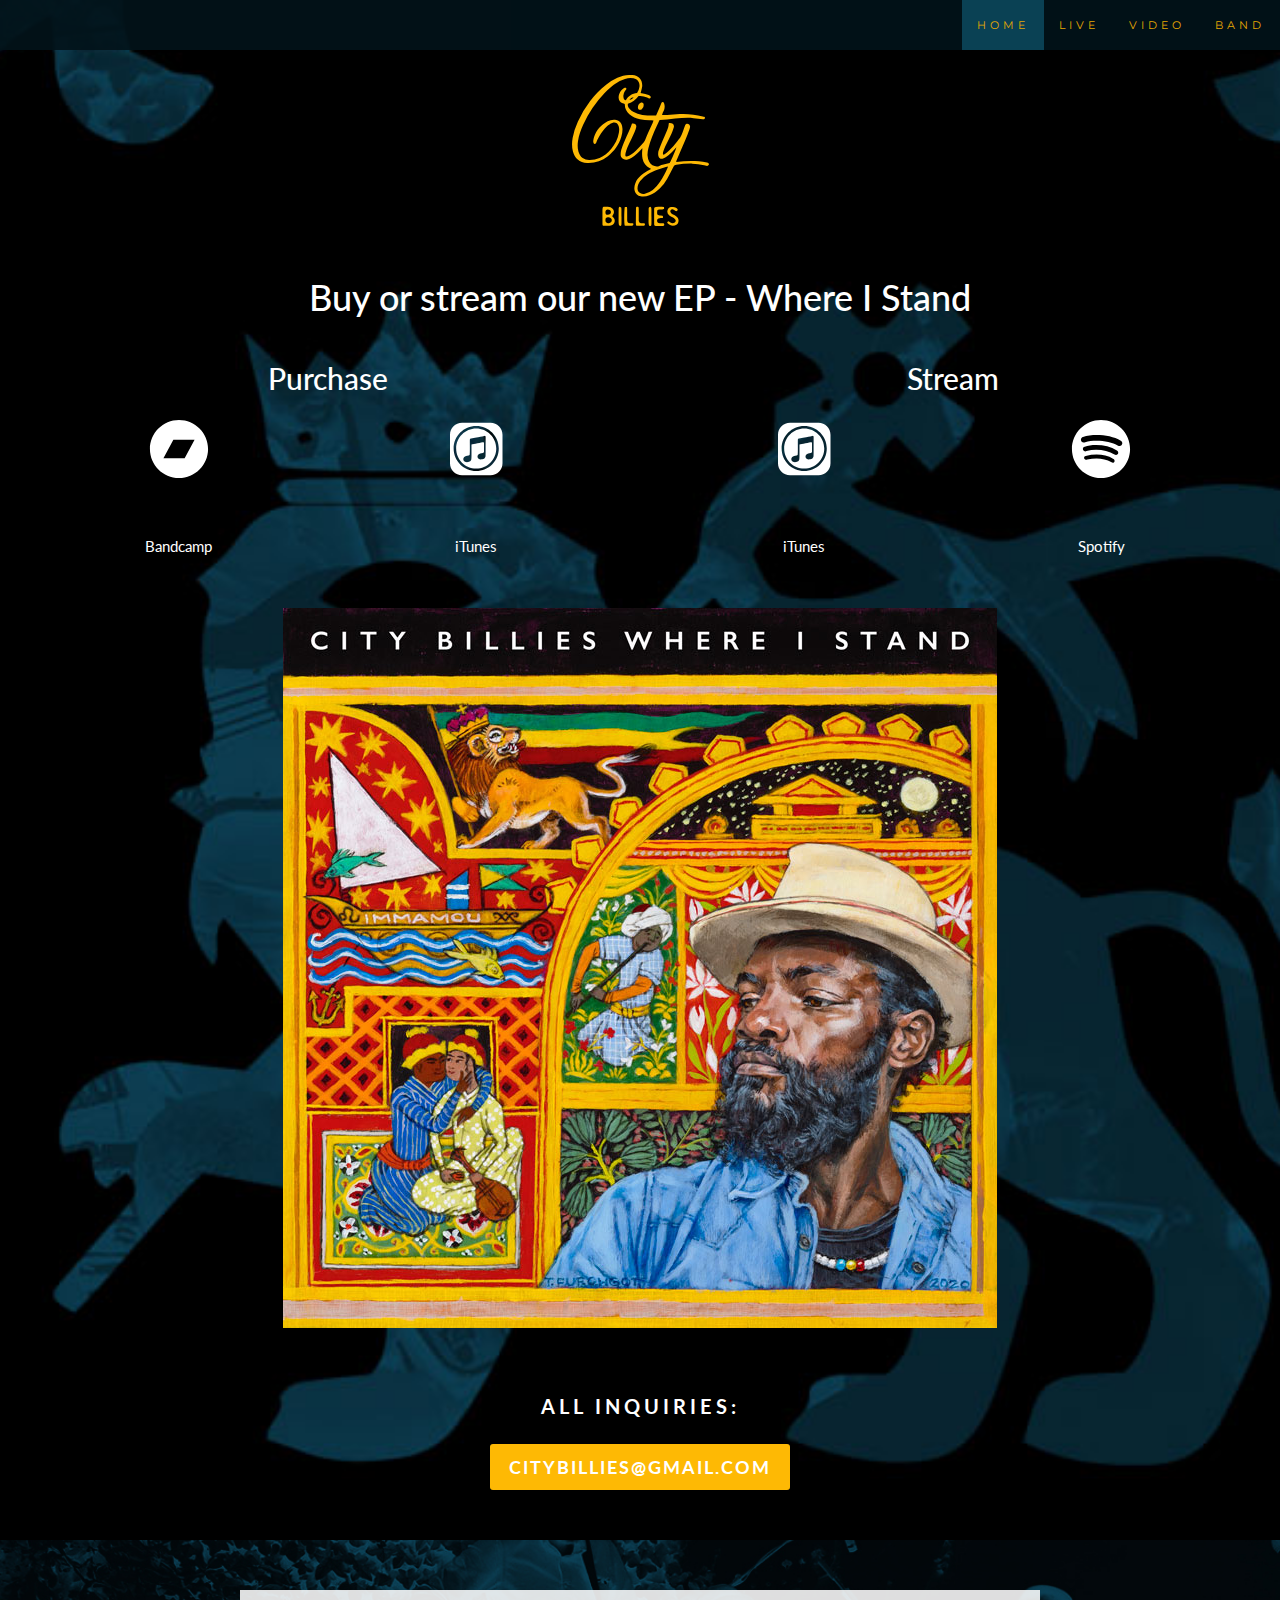
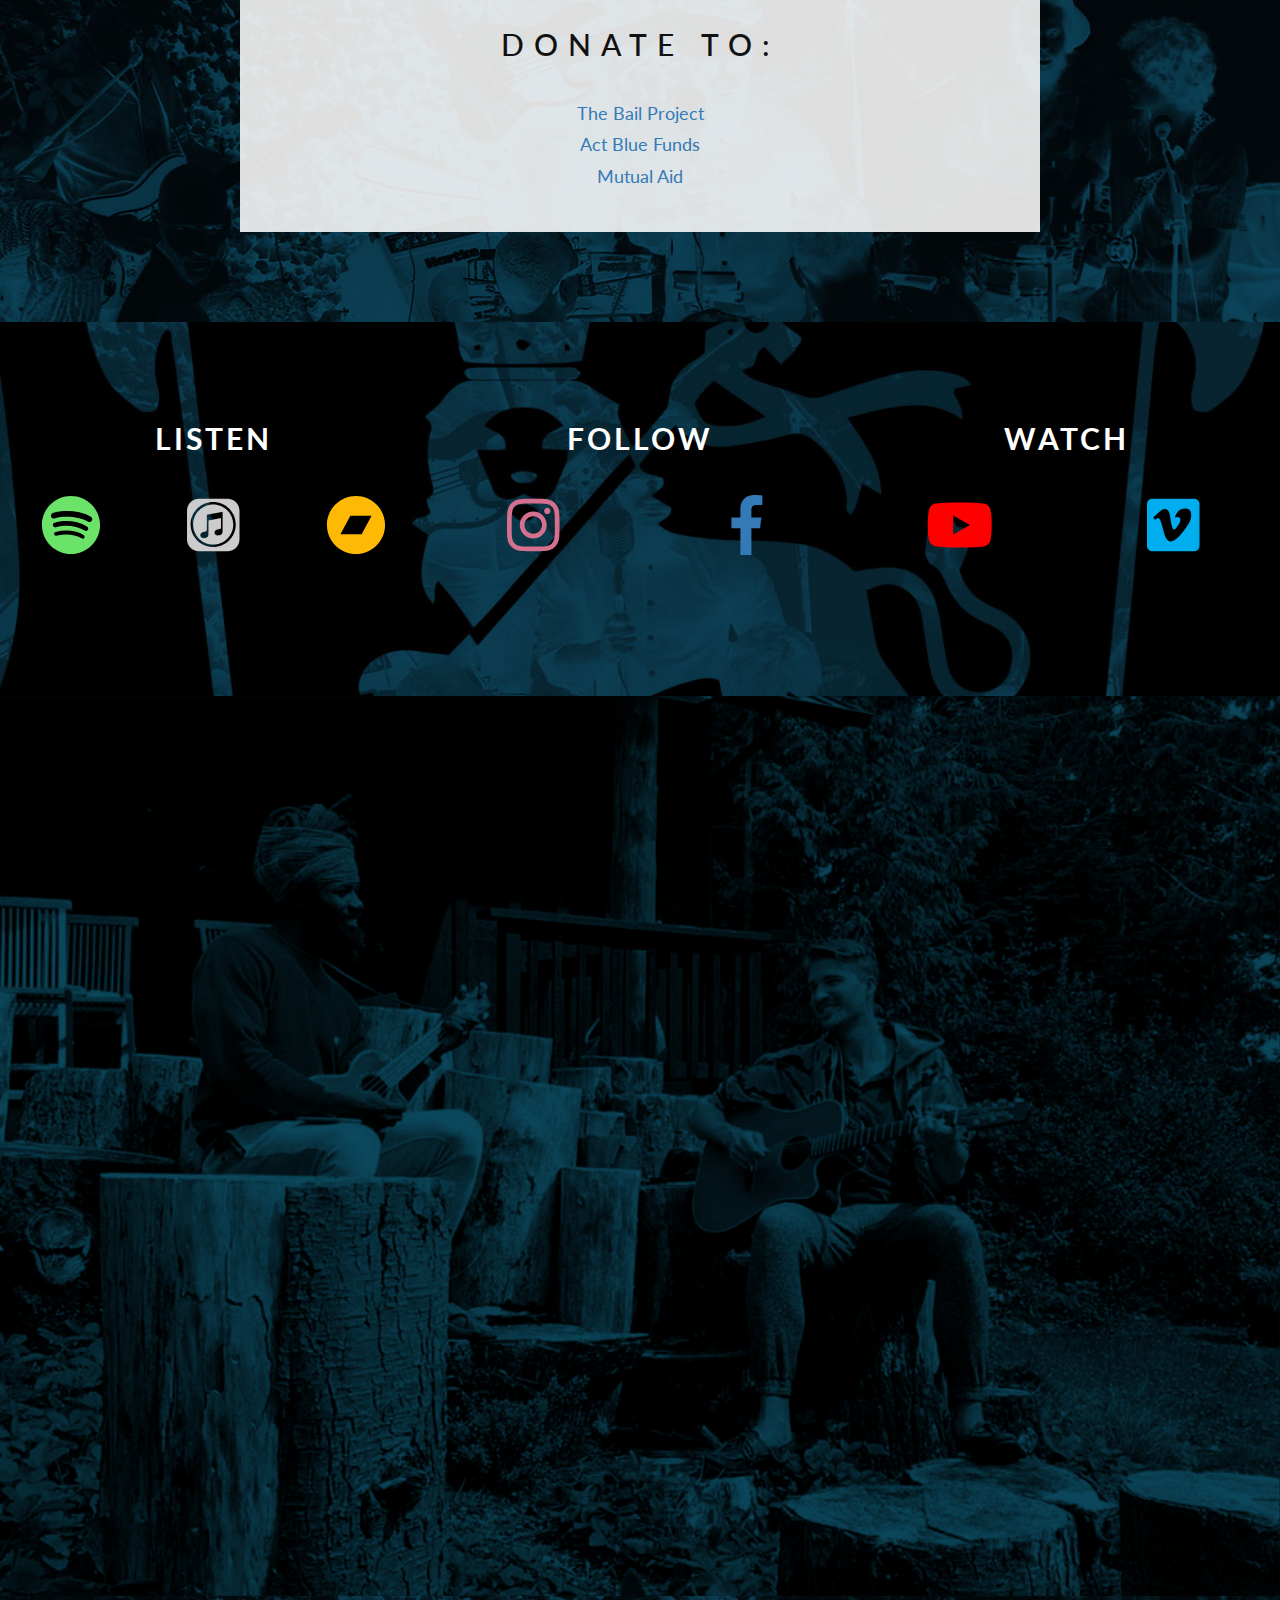
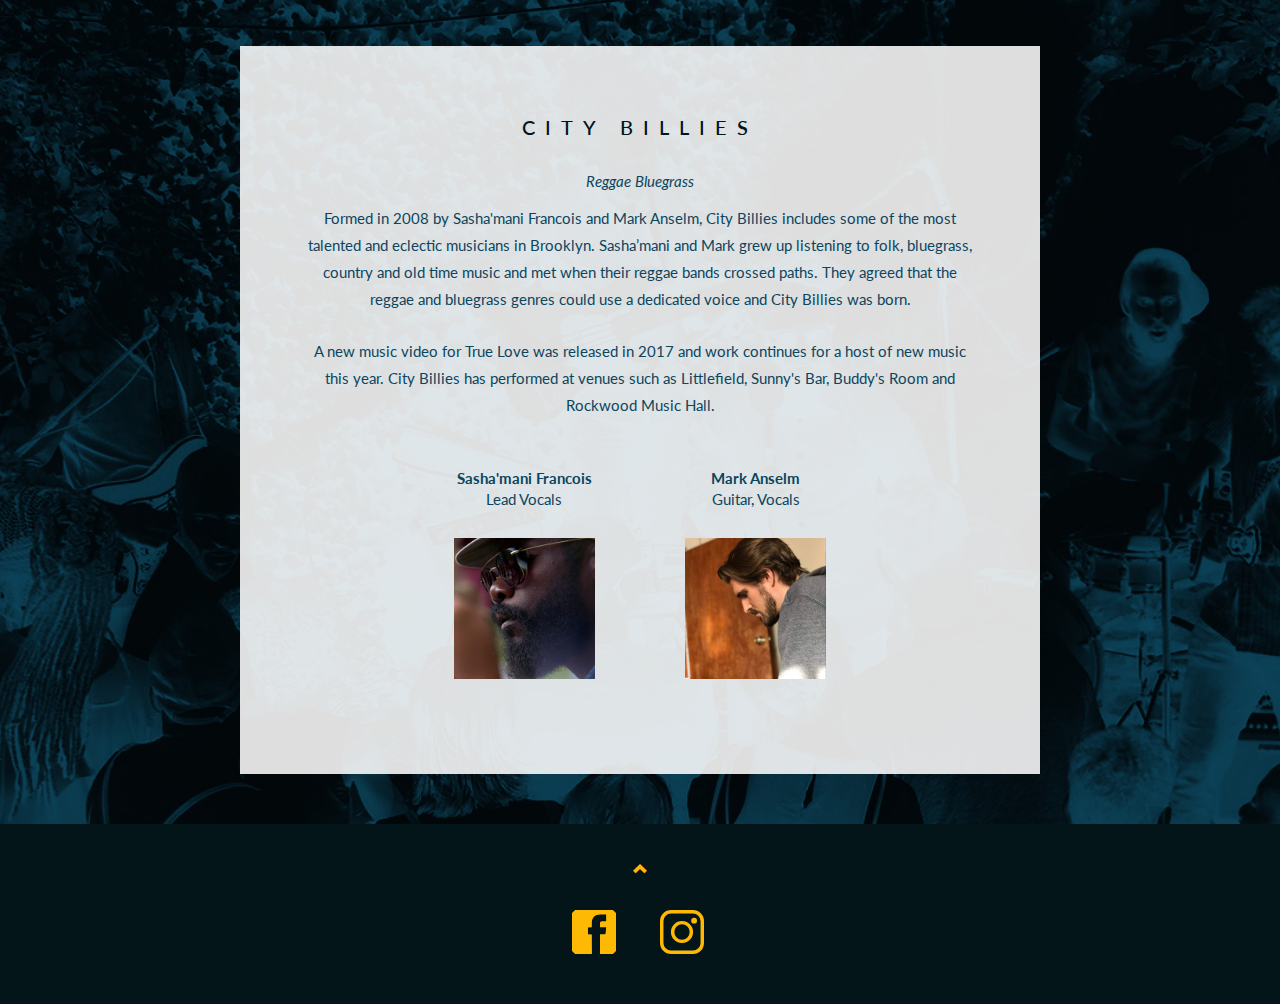
==== commit ffa7ee1b: "Update index.html" ====
--- a/index.html
+++ b/index.html
@@ -71,14 +71,15 @@
   
           <div class="col-md-6 col-sm-12 col-xs-12">
             <h2 class="">Purchase</h2>
-            <div class="row">
+            <div class="row text-center">
+              <div class="col-md-6 col-sm-6 col-xs-6">
+                <a href="https://citybillies.bandcamp.com/album/where-i-stand"><i class="fab fa-bandcamp fa-4x"></i><br><br>Bandcamp</a>
+              </div>
               <div class="col-md-6 col-sm-6 col-xs-6">
                 <a href="https://music.apple.com/us/album/where-i-stand-ep/1538296317"><i
-                    class="fab fa-itunes fa-4x"></i></a>
+                    class="fab fa-itunes fa-4x"></i><br><br>iTunes</a>
               </div>
-              <div class="col-md-6 col-sm-6 col-xs-6">
-                <a href="https://citybillies.bandcamp.com/album/where-i-stand"><i class="fab fa-bandcamp fa-4x"></i></a>
-              </div>
+              
             </div>
   
           </div>
@@ -87,10 +88,10 @@
             <div class="row">
               <div class="col-md-6 col-sm-6 col-xs-6">
                 <a href="https://music.apple.com/us/album/where-i-stand-ep/1538296317"><i
-                    class="fab fa-itunes fa-4x"></i></a>
+                    class="fab fa-itunes fa-4x"></i><br><br>iTunes</a>
               </div>
               <div class="col-md-6 col-sm-6 col-xs-6">
-                <a href="https://open.spotify.com/album/4VzlpqoaDvAUsySQ4ItjMu?si=CJCHqnPPSJ-c1yvgWlmQFA"><i class="fab fa-spotify fa-4x"></i></a>
+                <a href="https://open.spotify.com/album/4VzlpqoaDvAUsySQ4ItjMu?si=CJCHqnPPSJ-c1yvgWlmQFA"><i class="fab fa-spotify fa-4x"></i><br><br>Spotify</a>
               </div>
             </div>
   
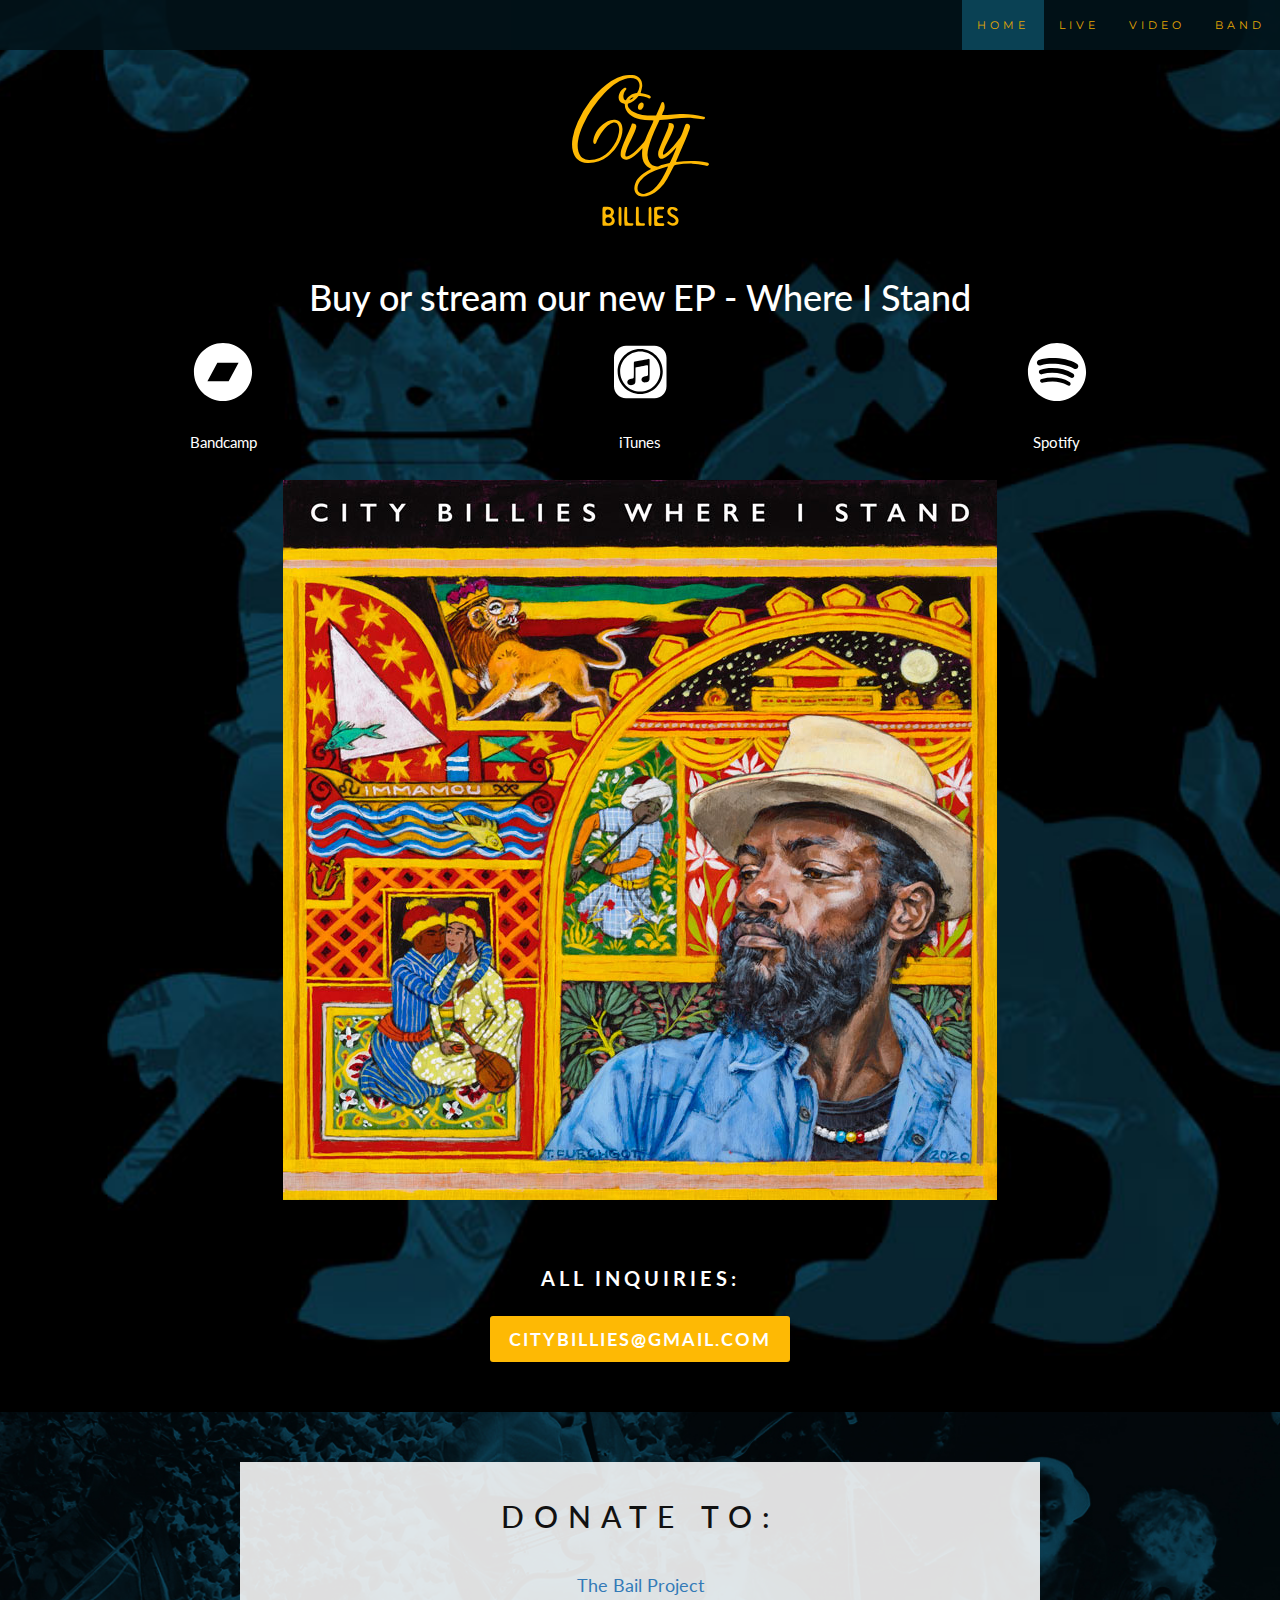
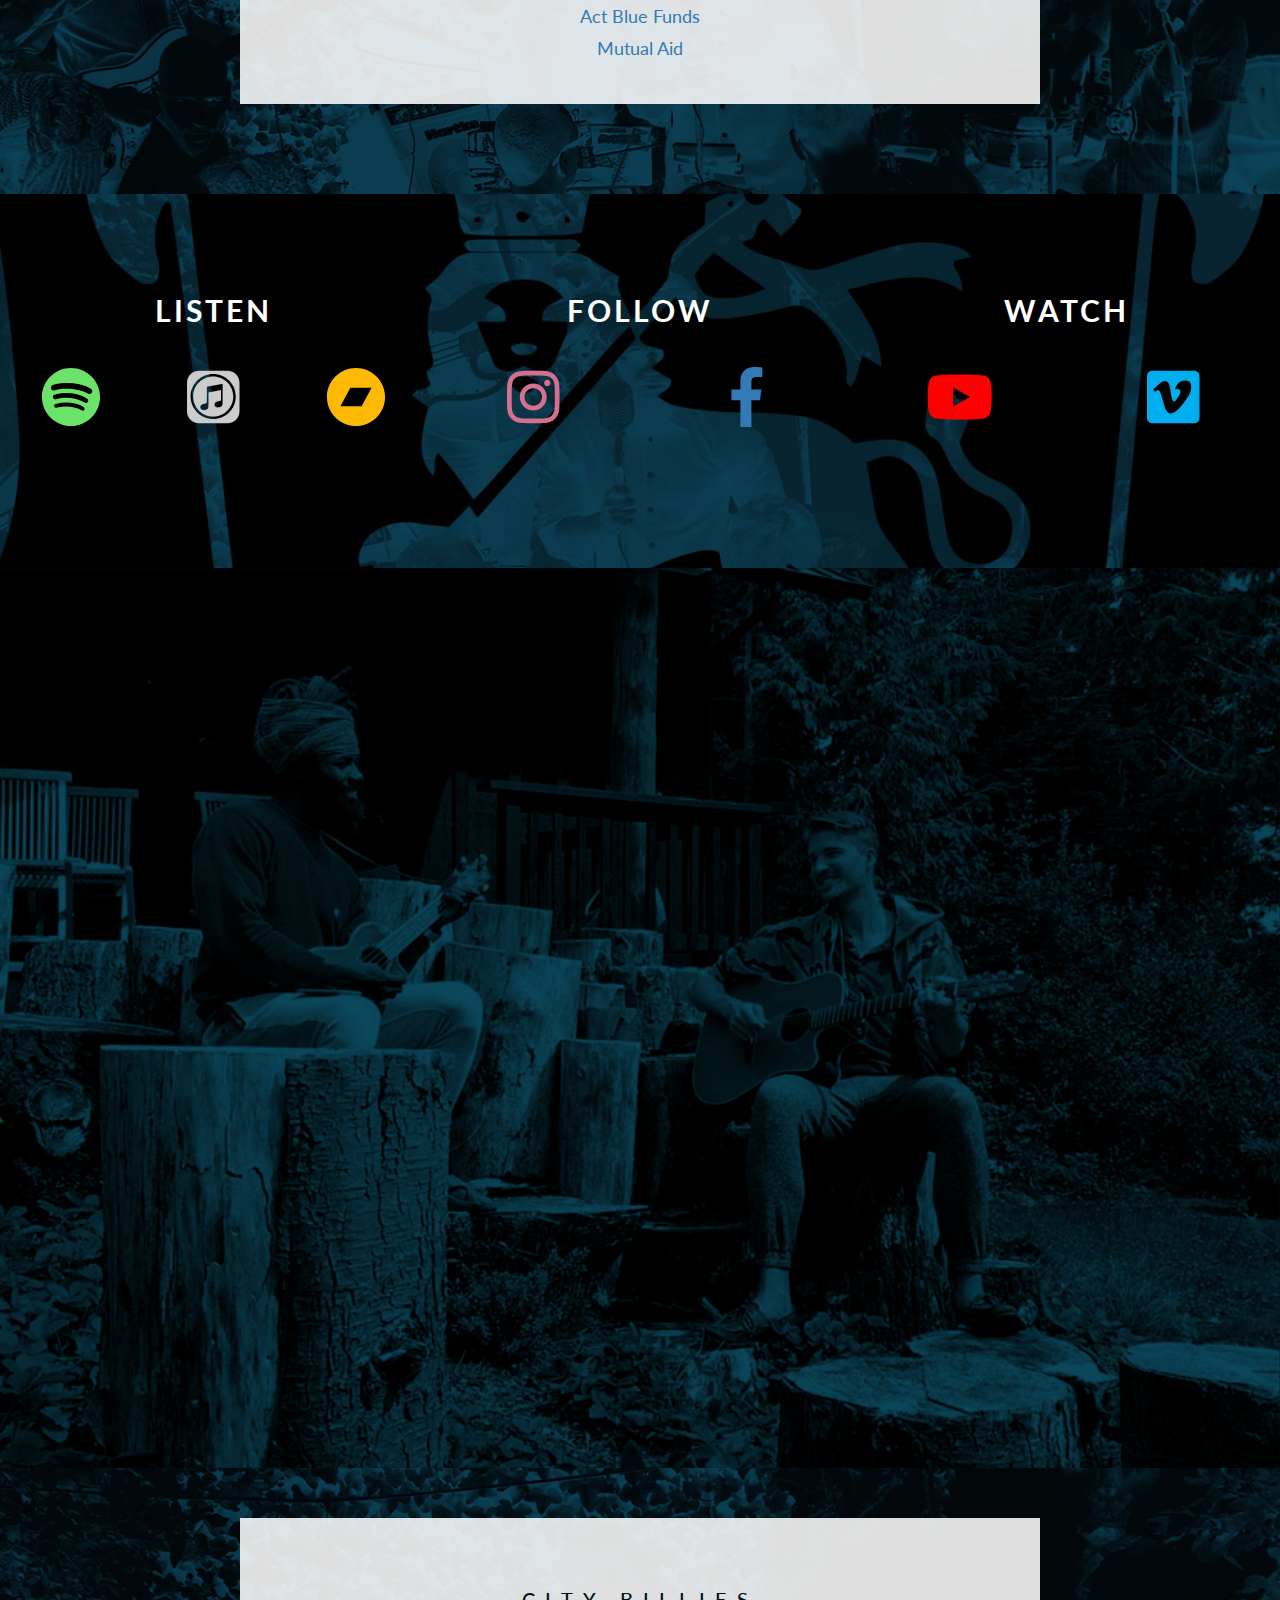
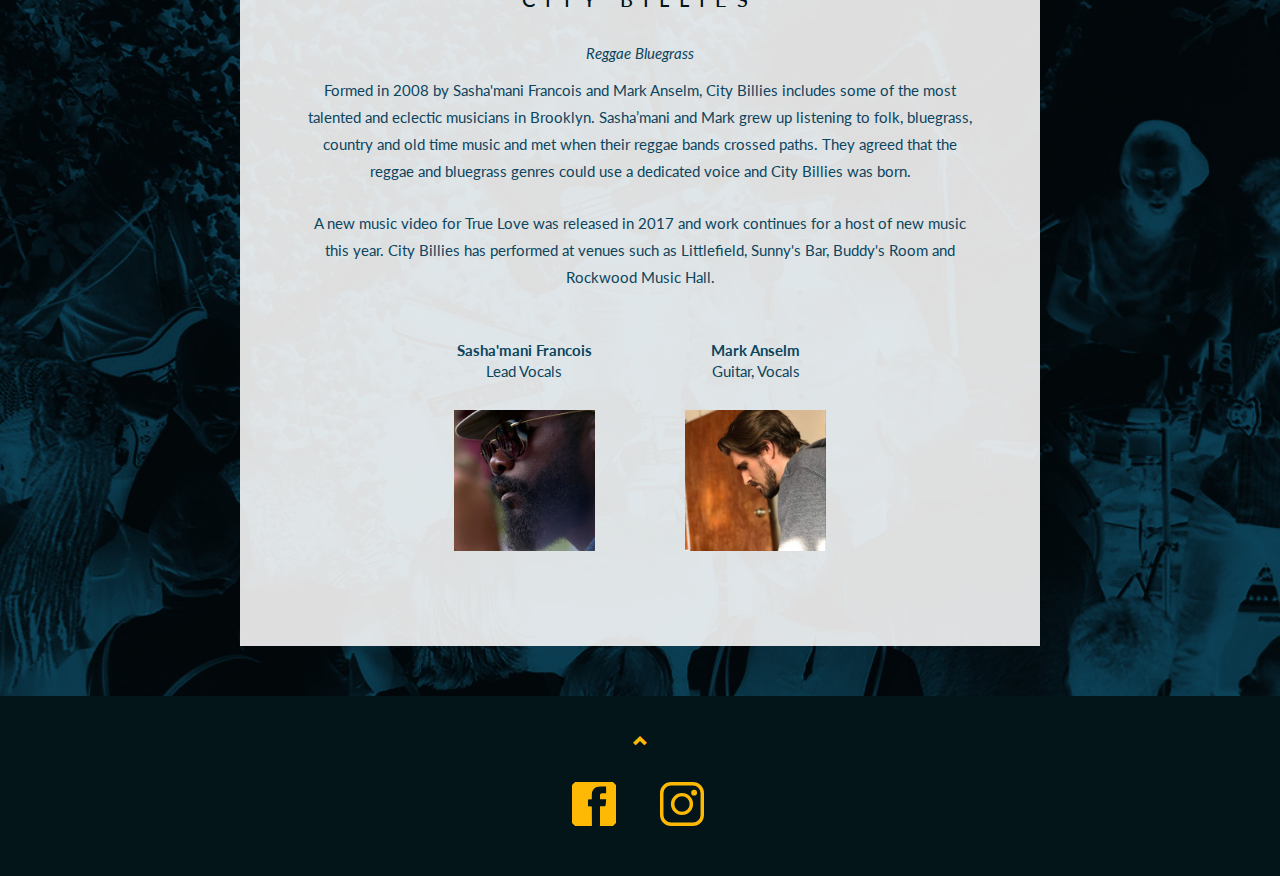
==== commit 90cdb98a: "Update index.html" ====
--- a/index.html
+++ b/index.html
@@ -68,36 +68,18 @@
       <div class="container-fluid wis">
         <h1 class="text-center">Buy or stream our new EP - Where I Stand</h1>
         <div class="row text-center">
-  
-          <div class="col-md-6 col-sm-12 col-xs-12">
-            <h2 class="">Purchase</h2>
-            <div class="row text-center">
-              <div class="col-md-6 col-sm-6 col-xs-6">
-                <a href="https://citybillies.bandcamp.com/album/where-i-stand"><i class="fab fa-bandcamp fa-4x"></i><br><br>Bandcamp</a>
-              </div>
-              <div class="col-md-6 col-sm-6 col-xs-6">
-                <a href="https://music.apple.com/us/album/where-i-stand-ep/1538296317"><i
-                    class="fab fa-itunes fa-4x"></i><br><br>iTunes</a>
-              </div>
-              
-            </div>
-  
+          <div class="col-md-4 col-sm-4 col-xs-4">
+            <a href="https://citybillies.bandcamp.com/album/where-i-stand"><i class="fab fa-bandcamp fa-4x"></i><br>Bandcamp</a>
           </div>
-          <div class="col-md-6 col-sm-12 col-xs-12">
-            <h2 class="">Stream</h2>
-            <div class="row">
-              <div class="col-md-6 col-sm-6 col-xs-6">
-                <a href="https://music.apple.com/us/album/where-i-stand-ep/1538296317"><i
-                    class="fab fa-itunes fa-4x"></i><br><br>iTunes</a>
-              </div>
-              <div class="col-md-6 col-sm-6 col-xs-6">
-                <a href="https://open.spotify.com/album/4VzlpqoaDvAUsySQ4ItjMu?si=CJCHqnPPSJ-c1yvgWlmQFA"><i class="fab fa-spotify fa-4x"></i><br><br>Spotify</a>
-              </div>
-            </div>
-  
+          <div class="col-md-4 col-sm-4 col-xs-4">
+            <a href="https://music.apple.com/us/album/where-i-stand-ep/1538296317"><i
+                class="fab fa-itunes fa-4x"></i><br>iTunes</a>
           </div>
-        
-        </div>
+          <div class="col-md-4 col-sm-4 col-xs-4">
+            <a href="https://open.spotify.com/album/4VzlpqoaDvAUsySQ4ItjMu?si=CJCHqnPPSJ-c1yvgWlmQFA"><i class="fab fa-spotify fa-4x"></i><br>Spotify</a>
+          </div>
+        </div>
+        
         <div class="album-hover">
           <a href="https://citybillies.bandcamp.com/album/where-i-stand" target="_blank"><img src="images/SMALL-SashAlbumCoverTiffFile.jpg" alt="CITY BILLIES - WHERE I STAND"></a>
           
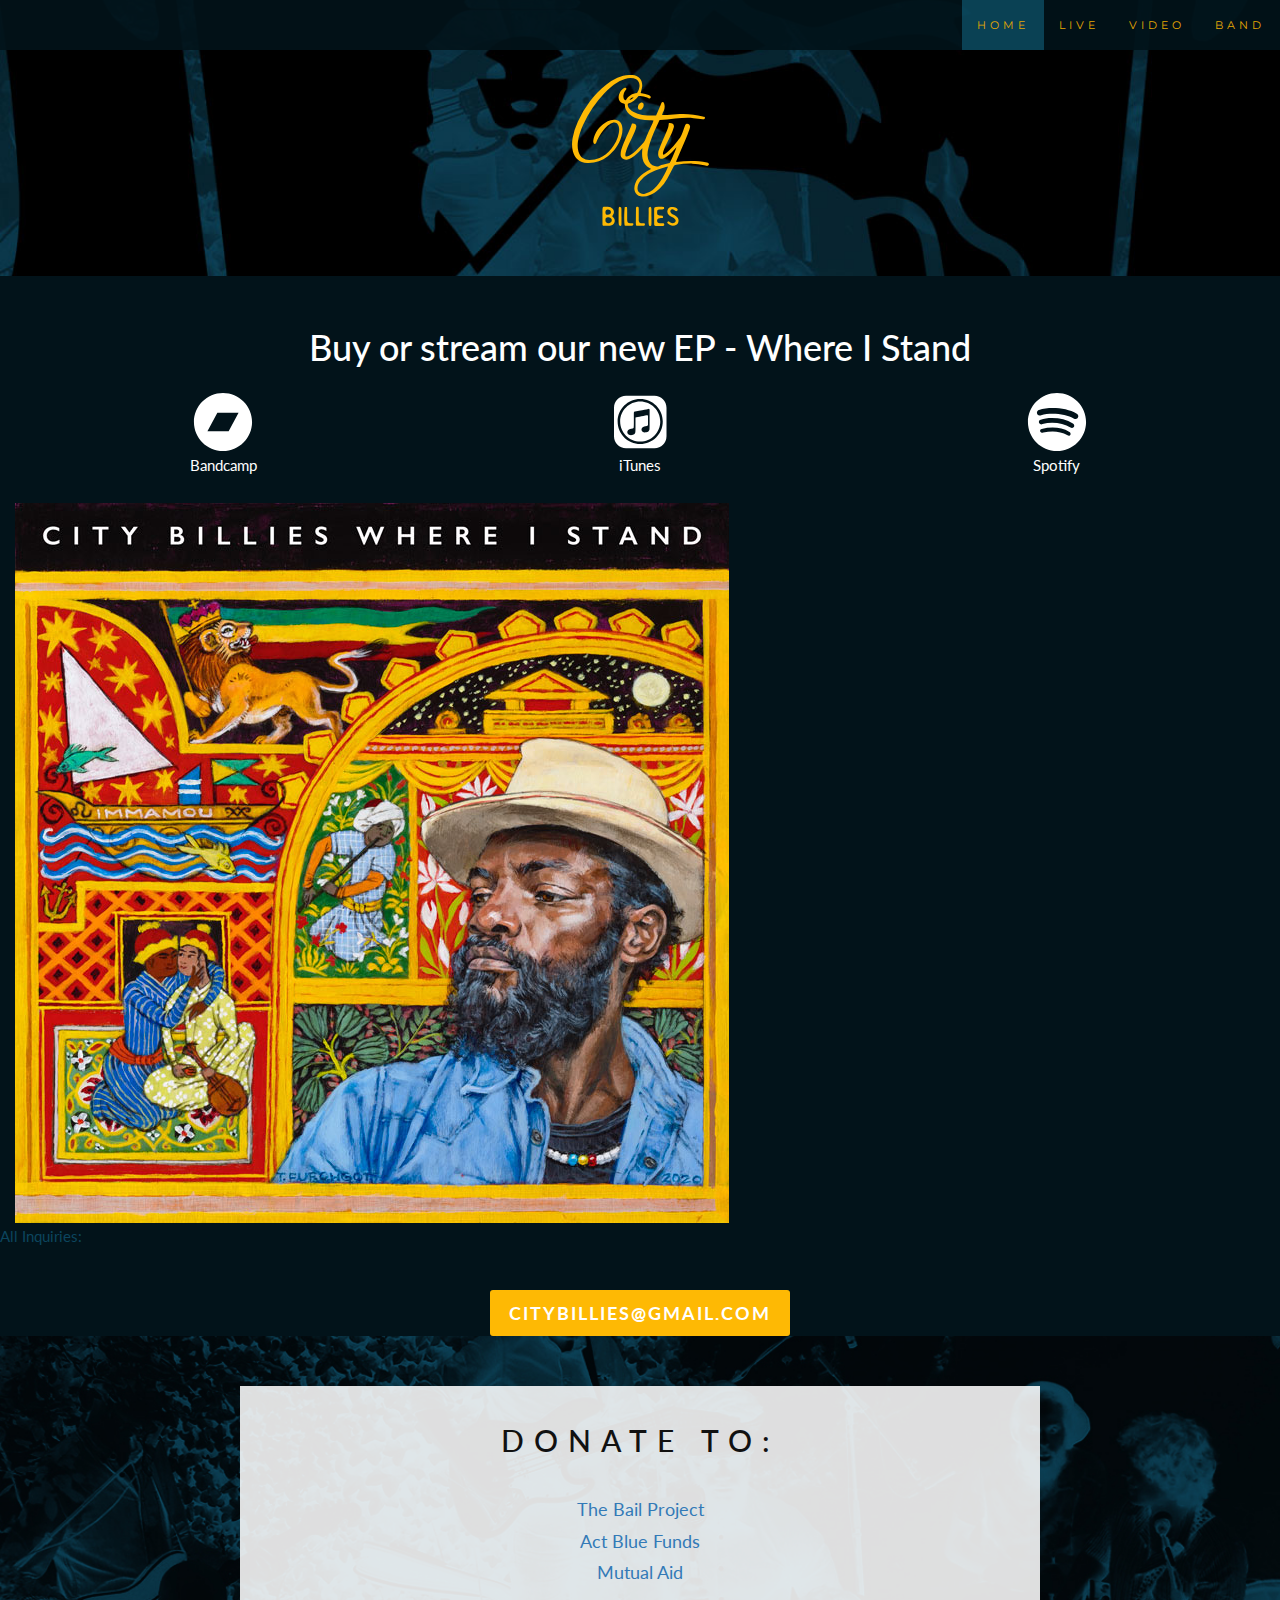
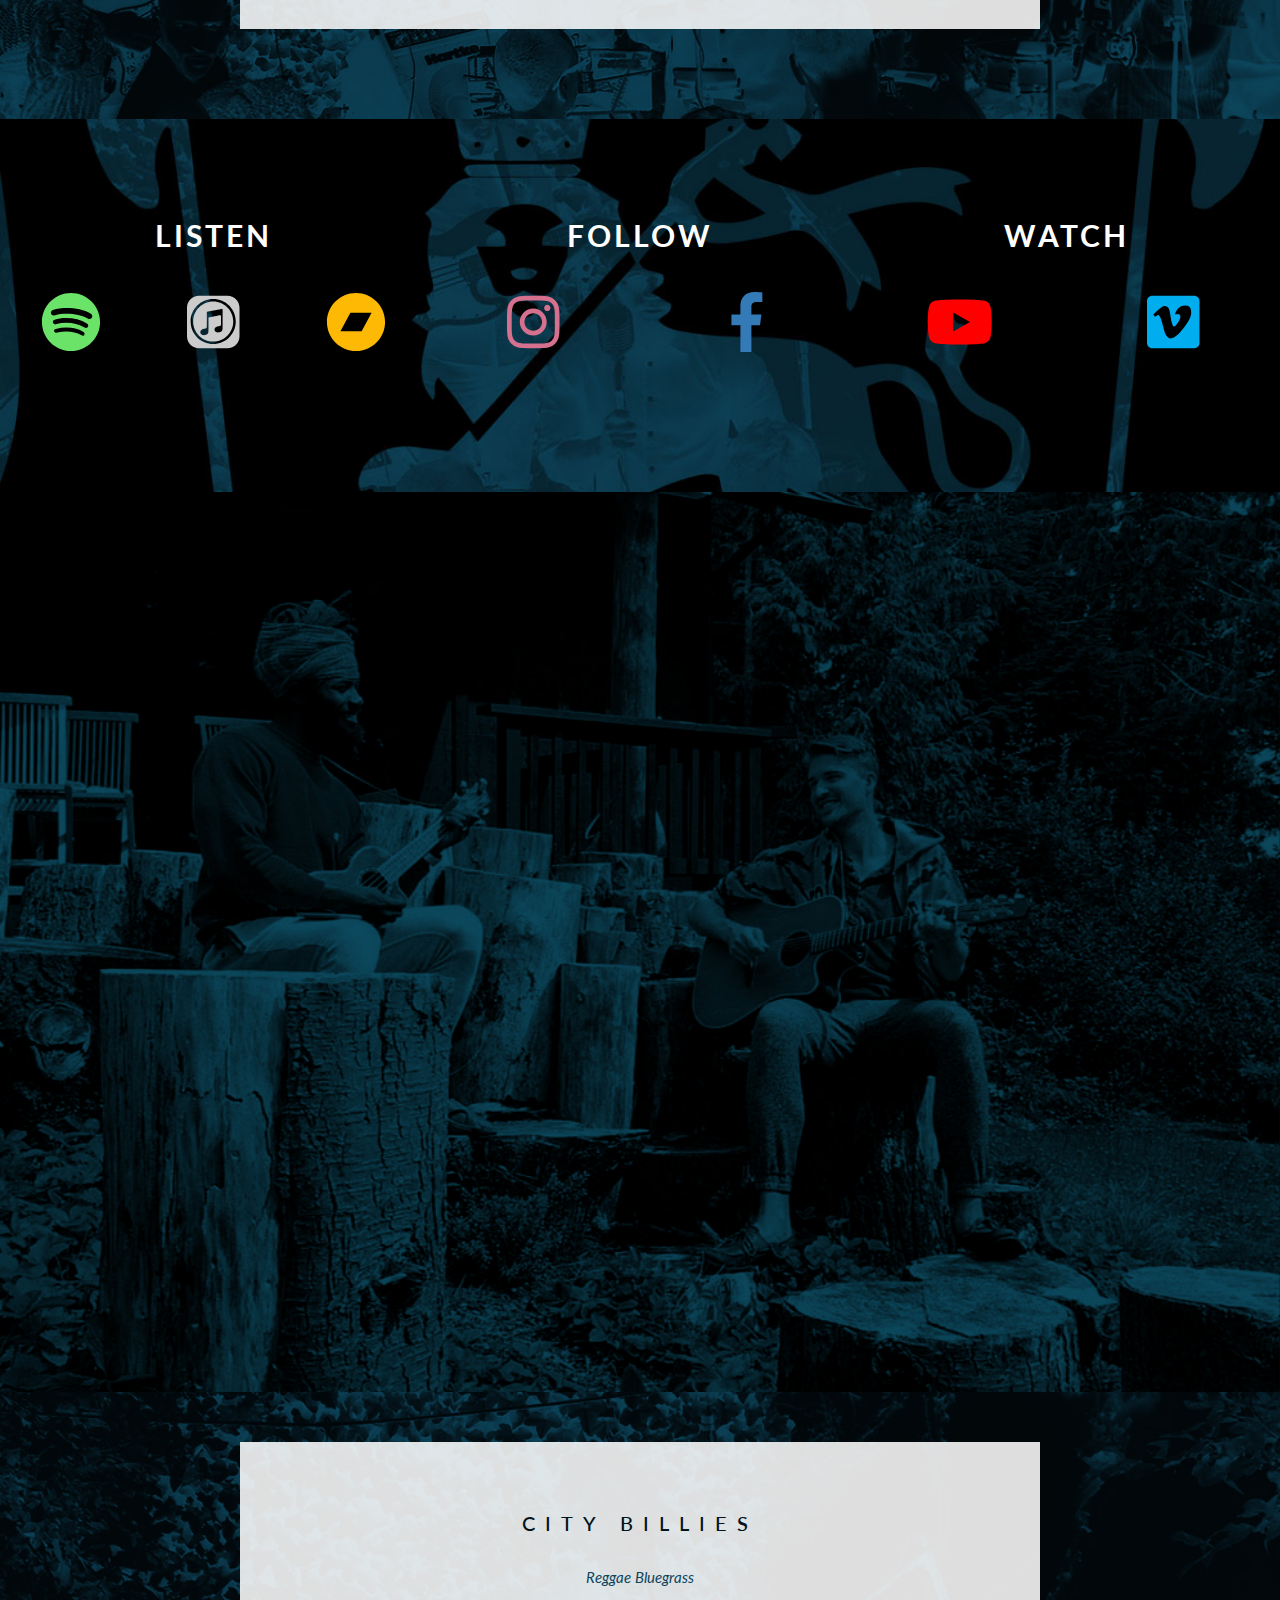
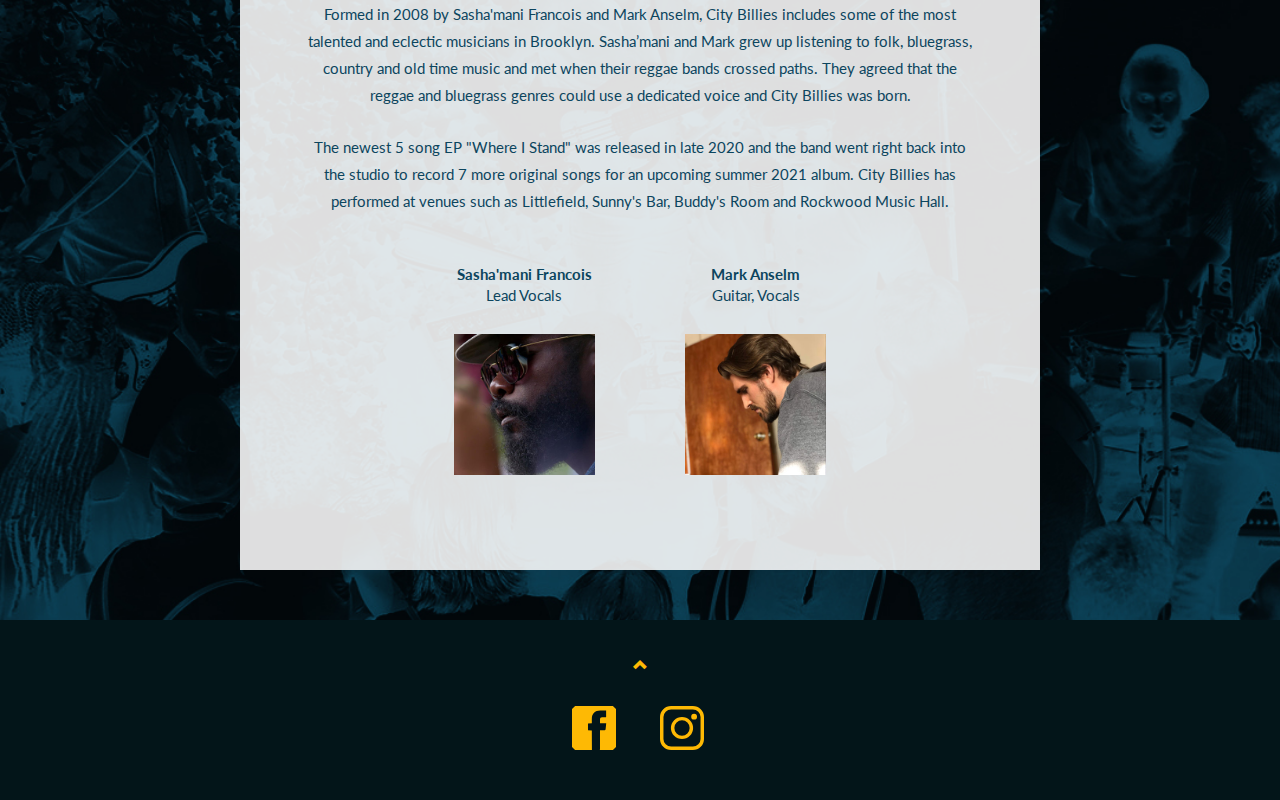
==== commit 198fa3d2: "Update index.html" ====
--- a/index.html
+++ b/index.html
@@ -62,7 +62,7 @@
         </div>
     </div>
 </nav>
-    <div class="logo"><svg width="167px" height="151px" id="acd74e2c-4d6c-4c8b-a7fa-7409588c8f48" data-name="38f4f86a-74a8-40fb-8a68-9f23d8bc3bf1" xmlns="http://www.w3.org/2000/svg" viewBox="0 0 376.62 415.27"><title>CB_logo</title><path d="M285.31,387.44c-1.84-1.14-3.91-1.9-5.8-3a46.06,46.06,0,0,1-6.12-3.82c-3.25-2.58-4.07-6.26-2.15-8.88,1.66-2.27,5.15-4,9.56-.49a27.68,27.68,0,0,0,4.1,2.93c1.53.81,3.64-.12,5-1.89,1.11-1.4,1-3.09-.53-4.54-3.43-3.29-7.33-5.52-12.32-5.1-1.45.11-2.89.16-4.33.33-5.12.59-8.32,3.4-9.81,8.33a13.09,13.09,0,0,0,4.72,14.83c2.69,2,5.83,3.4,8.66,5.23a38.22,38.22,0,0,1,7,5.18c3.11,3.24,2.21,7.56-1.7,9.72s-7.44,1.55-10.94-.73a34.69,34.69,0,0,0-4.16-2.8,3.18,3.18,0,0,0-3.85,1.2,2.88,2.88,0,0,0,.27,4c7.33,7.48,16.78,9.09,25.45,2.82a10.21,10.21,0,0,0,3.93-5.91C294.21,397.3,292,391.53,285.31,387.44Z" transform="translate(0 0.08)" fill="#feb904"/><path d="M250,407.94c-2.9-.13-5.81,0-8.69-.25-5.22-.51-7.36-2.65-7.43-7s2.1-6.6,7.25-7.08c1.93-.18,3.87-.16,5.8-.34,3.36-.32,3.73-1.09,2.81-5.51a4.15,4.15,0,0,0-1.24-.66,41.48,41.48,0,0,0-5-.51c-8.94-.14-9.7-2.66-9.35-10.8.19-4.22,1.49-5.64,5.59-6.08,1.67-.18,3.38.08,5.07,0a37.38,37.38,0,0,0,5.74-.65c2.84-.62,3.07-1.31,2.29-6.09-4.31-.17-8.16-.4-12-.46a99.06,99.06,0,0,0-10.15.16c-3.55.3-4.57,1.55-4.8,5.11-.11,1.69-.06,3.39-.06,5.08v18.88c0,6.29,0,12.59.12,18.88.06,3.28,1.1,4.34,4.32,4.52,2.17.12,4.36,0,6.53,0h13.07a3.4,3.4,0,0,0,3.42-2.18C254.38,410.27,253,408,250,407.94Z" transform="translate(0 0.08)" fill="#feb904"/><path d="M218.31,389.52c0-6.75,0-13.51,0-20.26a14.25,14.25,0,0,0-.89-4.89,2.86,2.86,0,0,0-3.57-1.74,4.55,4.55,0,0,0-2.59,2.11,11,11,0,0,0-.57,4.21c0,3.37.14,6.75.11,10.12-.1,8.68-.37,17.35-.36,26a36.13,36.13,0,0,0,1.1,7.83c.36,1.59,1.9,2.08,3.43,2.1a2.83,2.83,0,0,0,3.12-2.4,31,31,0,0,0,.36-5V389.51Z" transform="translate(0 0.08)" fill="#feb904"/><path d="M197.36,407.59c-2.65-.16-5.33,0-8-.25a6,6,0,0,1-5.72-5.58,37.55,37.55,0,0,1-.16-5.06V370.62c0-1.69,0-3.39-.11-5.07-.18-2.14-1.53-3.09-4.07-3.08-2.08,0-3,.86-3.3,3a27.11,27.11,0,0,0-.14,2.89c-.13,13.27-.28,26.55-.35,39.83a45.7,45.7,0,0,0,.73,5.63,42.56,42.56,0,0,0,4.82.69c4.1.08,8.21,0,12.31,0a29.26,29.26,0,0,0,4.32-.31,3.23,3.23,0,0,0,2.93-3.5h0C200.58,408.9,199.45,407.72,197.36,407.59Z" transform="translate(0 0.08)" fill="#feb904"/><path d="M166.13,407.65c-2.16-.18-4.34-.07-6.51-.17-5.69-.27-7.65-2.24-7.93-8-.09-1.93,0-3.86,0-5.79,0-8.45,0-16.9-.08-25.34a51.16,51.16,0,0,0-.55-5.19,37.38,37.38,0,0,0-4.41-.54c-.62,0-1.24.58-1.75.84-1.65,9.24-1.74,42.73-.1,50.16a19.3,19.3,0,0,0,3.94.9c4.58.12,9.17.08,13.75,0a11,11,0,0,0,4.25-.61,4.41,4.41,0,0,0,2-2.65,2.83,2.83,0,0,0-2.61-3.61Z" transform="translate(0 0.08)" fill="#feb904"/><path d="M135.87,389V369.46a13.57,13.57,0,0,0-.76-4.93,4.41,4.41,0,0,0-2.76-1.92,2.9,2.9,0,0,0-3.47,1.92,12.71,12.71,0,0,0-.63,4.22c-.12,5.78-.17,11.56-.19,17.34,0,6.5-.07,13,.07,19.51a35.55,35.55,0,0,0,1,7.11c.38,1.68,2.13,2.47,4,2.27a2.84,2.84,0,0,0,2.64-2.89c.2-2.15.26-4.33.28-6.49V389Z" transform="translate(0 0.08)" fill="#feb904"/><path d="M110.42,388.19c.92-1.46,1.62-2.7,2.45-3.84,6.69-9.17-.94-20.7-10.48-21.58-4.55-.42-9.16-.32-13.74-.29-2.64,0-4.08,1.17-4.53,3.79a43.19,43.19,0,0,0-.44,7.19q0,18.39.06,36.78c0,2.62,1,4.23,3.75,4.35,5.53.25,11.08.22,16.62.08a14.57,14.57,0,0,0,4.86-1.34c8.75-3.54,11.31-13.47,5.37-20.8C113.14,391,111.81,389.72,110.42,388.19ZM91.88,376.57c.14-4.57,2.4-7.12,6.25-7,5.68.1,8.79,2.6,8.89,7.16.1,4.75-3.57,7.85-9.15,7.74-4.35-.09-6.15-2.45-6-7.84Zm17.51,23c-.21,3.14-1.4,5.58-4.52,6.72a19.84,19.84,0,0,1-3.44,1c-5,.83-10.26-1.2-9.54-8.3.07-6,2.56-8.3,8.57-7.69a15.43,15.43,0,0,1,5.43,1.64,6.42,6.42,0,0,1,3.49,6.63Z" transform="translate(0 0.08)" fill="#feb904"/><path d="M187.92,76.72c-4.6,2.6-6.59,6.84-6.69,12a12.33,12.33,0,0,0,.13,2.2c.45,3.44,2.53,5.24,5.93,4.75a9.84,9.84,0,0,0,4.58-1.82,13.83,13.83,0,0,0,5.27-12.11C196.85,76.48,192.53,74.11,187.92,76.72Z" transform="translate(0 0.08)" fill="#feb904"/><path d="M370.83,240.76c-27.89-5.92-55.8-5-83.94-1.85-1.08-2.28.37-3.89,1.06-5.48,8-18.43,16.11-36.76,23.93-55.25,4-9.35,7.36-18.94,10.91-28.46a31.12,31.12,0,0,0,1.82-7c.68-5.55-5.27-10.22-10.55-8.26a5.69,5.69,0,0,0-2.71,3.1c-2,5-3.64,10-5.46,15-6,16.42-5.94,16.44-16.75,30.17-6.89,8.76-14,17.37-22.08,25a154.3,154.3,0,0,1-12.36,10.06c-1,.77-2.55.85-4,1.28-1.42-3.59-.59-6.65.47-9.57,1.65-4.54,3.3-9.11,5.39-13.46,5.64-11.78,11.67-23.37,17.22-35.19a133.21,133.21,0,0,0,5.76-15.61c3-9.26-3-13.59-10.62-13.62a9.5,9.5,0,0,0-2.15.52,5.78,5.78,0,0,0-.85,1.94c-.11,5.92-1.9,11.44-4.14,16.79-4.57,10.92-9.44,21.73-14,32.66q-4.75,11.36-9,22.94A29.13,29.13,0,0,0,237,220a17.78,17.78,0,0,0,1.5,5.53c2,4.13,5.9,6,10.27,4.47a44.63,44.63,0,0,0,9.75-4.7c8.18-5.3,15-12.2,21.58-19.32,2.11-2.27,4.18-4.57,6.84-7.48-1.29,6.8-12.45,32.77-18.5,43.53-5.44,1.4-11.06,2.81-16.65,4.31-4,1.07-8.14,1.77-11.79,3.52-9,4.32-22.47-1.28-27.67-11.34a43.65,43.65,0,0,1-4.68-17.36,63,63,0,0,1,2.37-20c5.44-20.91,13.86-40.7,22.69-60.34,2.18-4.85,4.44-9.68,6.72-14.49A18.05,18.05,0,0,1,241,124c6.89-.69,13.6-1.33,20.3-2,7.44-.78,14.87-1.82,22.33-2.38,16.87-1.25,33.72-2.94,50.69-1,8.39,1,16.86,1.17,25.14,3.07a5.4,5.4,0,0,0,3.54-.19,6.15,6.15,0,0,0,2.68-3.1c.5-1.51-.71-2.77-2.08-3.4a18.53,18.53,0,0,0-4.14-1.27c-8.51-1.69-17-3.92-25.57-4.81-12.48-1.3-25-2.37-37.64-1.51-11.57.8-23.12,1.71-34.7,2.39-4.56.27-9.15,0-14,0,.75-4.23,2.89-7.77,4.63-11.42a26.08,26.08,0,0,0,2.34-14.84,26.38,26.38,0,0,0-1.93-7,3.6,3.6,0,0,0-6.45-.28,36.15,36.15,0,0,0-2.25,5.31c-3.92,9.87-7.91,19.71-12.72,29.42-3.63.91-7.39.4-11,.35-8.94-.12-18,.83-26.79-1.09a95.41,95.41,0,0,1-25.17-9,32.27,32.27,0,0,1-10-8.25c-3.19-4-5.69-8.36-4.6-14.28C166,75.69,175.51,68.09,183,58c8.46-1.33,16,1.23,23.46,4,1.81.68,3.51,1.63,5.3,2.37a3.17,3.17,0,0,0,3.92-.93c1.22-1.49,1.27-4.31-.09-5.33a24,24,0,0,0-5-2.87A80.61,80.61,0,0,0,191.72,50c-.91-.15-1.81-.39-3.14-.68.52-1.84,1-3.39,1.4-5,1-4.21,2.57-8.39,2.94-12.66,1.5-17.07-8.08-30.09-27.21-31.56-14.29-1.09-27.9,1.79-40.94,7.6a151.82,151.82,0,0,0-31,18.78c-17,13.12-31.42,28.72-44.36,45.74a287.93,287.93,0,0,0-33.46,56A190.47,190.47,0,0,0,1.62,173c-2.23,12.47-2.35,25,.87,37.39C7.19,228.52,20,241,41.86,241.9c21.1.9,40.12-5.6,56.71-18.64,17.79-14,30.32-31.77,37-53.48a69.21,69.21,0,0,0,3.25-21.43,32.77,32.77,0,0,0-3-13.36c-3.43-7.44-9.36-11.49-17.55-12.15A36.72,36.72,0,0,0,98,127c-18.13,9.54-30.82,23.92-37.41,43.4a53.91,53.91,0,0,0-2.27,11.37,11.33,11.33,0,0,0,1.19,5.52,3.52,3.52,0,0,0,4.26,2A4.3,4.3,0,0,0,66.18,187,105.47,105.47,0,0,1,75,168.69c6-10,12.73-19.44,21.2-27.53,4.23-4,8.86-7.49,14.5-9.39,8-2.69,14.46.33,17.37,8.24,2.25,6.11,1.89,12.43.78,18.65-3,16.83-10.54,31.59-21.3,44.74C98.84,214,88.47,222.61,75.73,228.07a65.84,65.84,0,0,1-29,5.68A31.61,31.61,0,0,1,29.06,228c-6.21-4.5-9.43-11-11.45-18-2.7-9.47-2.55-19.23-1.16-28.81,2.28-15.63,7.64-30.42,14.18-44.74A314,314,0,0,1,89,50c10.68-11.25,22.19-21.63,35.56-29.72,9-5.43,18.33-9.85,28.75-11.71a40.34,40.34,0,0,1,15.85.22c12.79,2.78,17.83,12.73,16.13,24.4a35.18,35.18,0,0,1-6.44,16.34c-13.25,1.67-24.15,7.54-30.86,19.9-3.83-.34-5.31-2.74-6-5.64a24.37,24.37,0,0,1,3.59-20.07c1-1.39,2.38-2.42,3.31-3.82a3.43,3.43,0,0,0-.25-4.17c-1.08-1.33-2.48-1.27-3.92-.54-10.14,5.15-17.21,17.15-16.51,27.81.48,7.35,4.32,12.12,11,14.83,1.78.73,3.67,1.18,5.68,1.81a26.78,26.78,0,0,1,.35,2.82c.23,10.36,4.9,18.53,12.46,25.25,8.38,7.45,18.48,11.42,29.2,13.83a114.33,114.33,0,0,0,28.76,3.09,24.75,24.75,0,0,1,8.43.74c-.89,2.36-1.52,4.37-2.38,6.27-4.22,9.25-8.6,18.42-12.73,27.71-2.65,6-5,12.06-7.38,18.16a24,24,0,0,1-4.74,8.07c-7.12,7.59-14.15,15.27-21.39,22.74a64.44,64.44,0,0,1-16.11,12.38,41.57,41.57,0,0,1-8.78,3.23,3.27,3.27,0,0,1-4-3.19,26.06,26.06,0,0,1,.77-6.41c2.25-9,6.07-17.35,9.88-25.72,3.71-8.15,7.71-16.16,11.43-24.31,2.2-4.84,4.15-9.8,6.09-14.75.7-1.78,1-3.73,1.57-5.56,1.89-5.69-1.56-10.73-8.82-10.83a15.41,15.41,0,0,0-2.52.44c-1,2.75-2,5.71-3.2,8.55q-6,14-12.16,27.92c-5.21,11.72-10.48,23.4-14.18,35.72a45.52,45.52,0,0,0-1.8,12.87c-.08,9.89,8.62,15.28,17.18,14A34.58,34.58,0,0,0,163,228.46a80,80,0,0,0,16.08-12.35c4-3.89,7.73-8,11.59-12,.61-.63,1.26-1.22,2.83-2.74-.13,2.13-.16,3-.24,3.8-.81,8.44-1.07,16.81.7,25.25,2.52,12,9,20.62,20.24,25.65.66.3,1.33.59,2,.92a7.22,7.22,0,0,1,.94.83,12.81,12.81,0,0,1-2.34,2.08c-9,4.71-17.75,9.9-25.37,16.75-6.75,6.06-12.45,12.88-15.51,21.56-2.37,6.69-3.58,13.43-1.48,20.56,2.46,8.34,8,13.06,16.24,14.73s16.41.19,24.21-2.8c10.78-4.13,20-10.72,28.31-18.64A111.86,111.86,0,0,0,261.81,285q9-16.17,17.25-32.72c1.73-3.44,4-5.12,7.67-5.56,14.66-1.73,29.33-3.49,44.13-3A156.42,156.42,0,0,1,363.17,248c1.86.46,3.68,1,5.75,1.63C375.49,251.53,381.42,243.3,370.83,240.76ZM169.47,61.3c-3.62,4.4-4.85,5.21-11.85,7.34C163.44,62.43,164.72,61.68,169.47,61.3Zm93.66,192.82c-6,13.46-12.51,26.66-20.64,39-5.74,8.7-12.29,16.72-20.55,23.23a49.68,49.68,0,0,1-21.46,10c-4.1.8-8.13.82-12-1-5.32-2.48-8.17-6.53-8.39-12.44-.3-8.12,2.65-15.1,7.36-21.47a71,71,0,0,1,19.86-17.79c9.23-5.77,18.85-10.76,29.34-14,7.14-2.19,14.17-4.77,21.28-7.06a44,44,0,0,1,5.82-1,16.81,16.81,0,0,1-.62,2.57Z" transform="translate(0 0.08)" fill="#feb904"/></svg>
+    <div class="logo"><img src="images/citybillies-logo.svg" alt="City Billies"></div>
         
       
       <div class="container-fluid wis">
@@ -251,7 +251,7 @@
                 <p><em>Reggae Bluegrass</em></p>
                 <div class="band-copy">
                     <p>Formed in 2008 by Sasha'mani Francois and Mark Anselm, City Billies includes some of the most talented and eclectic musicians in Brooklyn. Sasha’mani and Mark grew up listening to folk, bluegrass, country and old time music and met when their reggae bands crossed paths. They agreed that the reggae and bluegrass genres could use a dedicated voice and City Billies was born.</p>
-                    <p>A new music video for True Love was released in 2017 and work continues for a host of new music this year. City Billies has performed at venues such as Littlefield, Sunny's Bar, Buddy's Room and Rockwood Music Hall.</p>
+                    <p>The newest 5 song EP "Where I Stand" was released in late 2020 and the band went right back into the studio to record 7 more original songs for an upcoming summer 2021 album. City Billies has performed at venues such as Littlefield, Sunny's Bar, Buddy's Room and Rockwood Music Hall.</p>
                 </div>
 
 
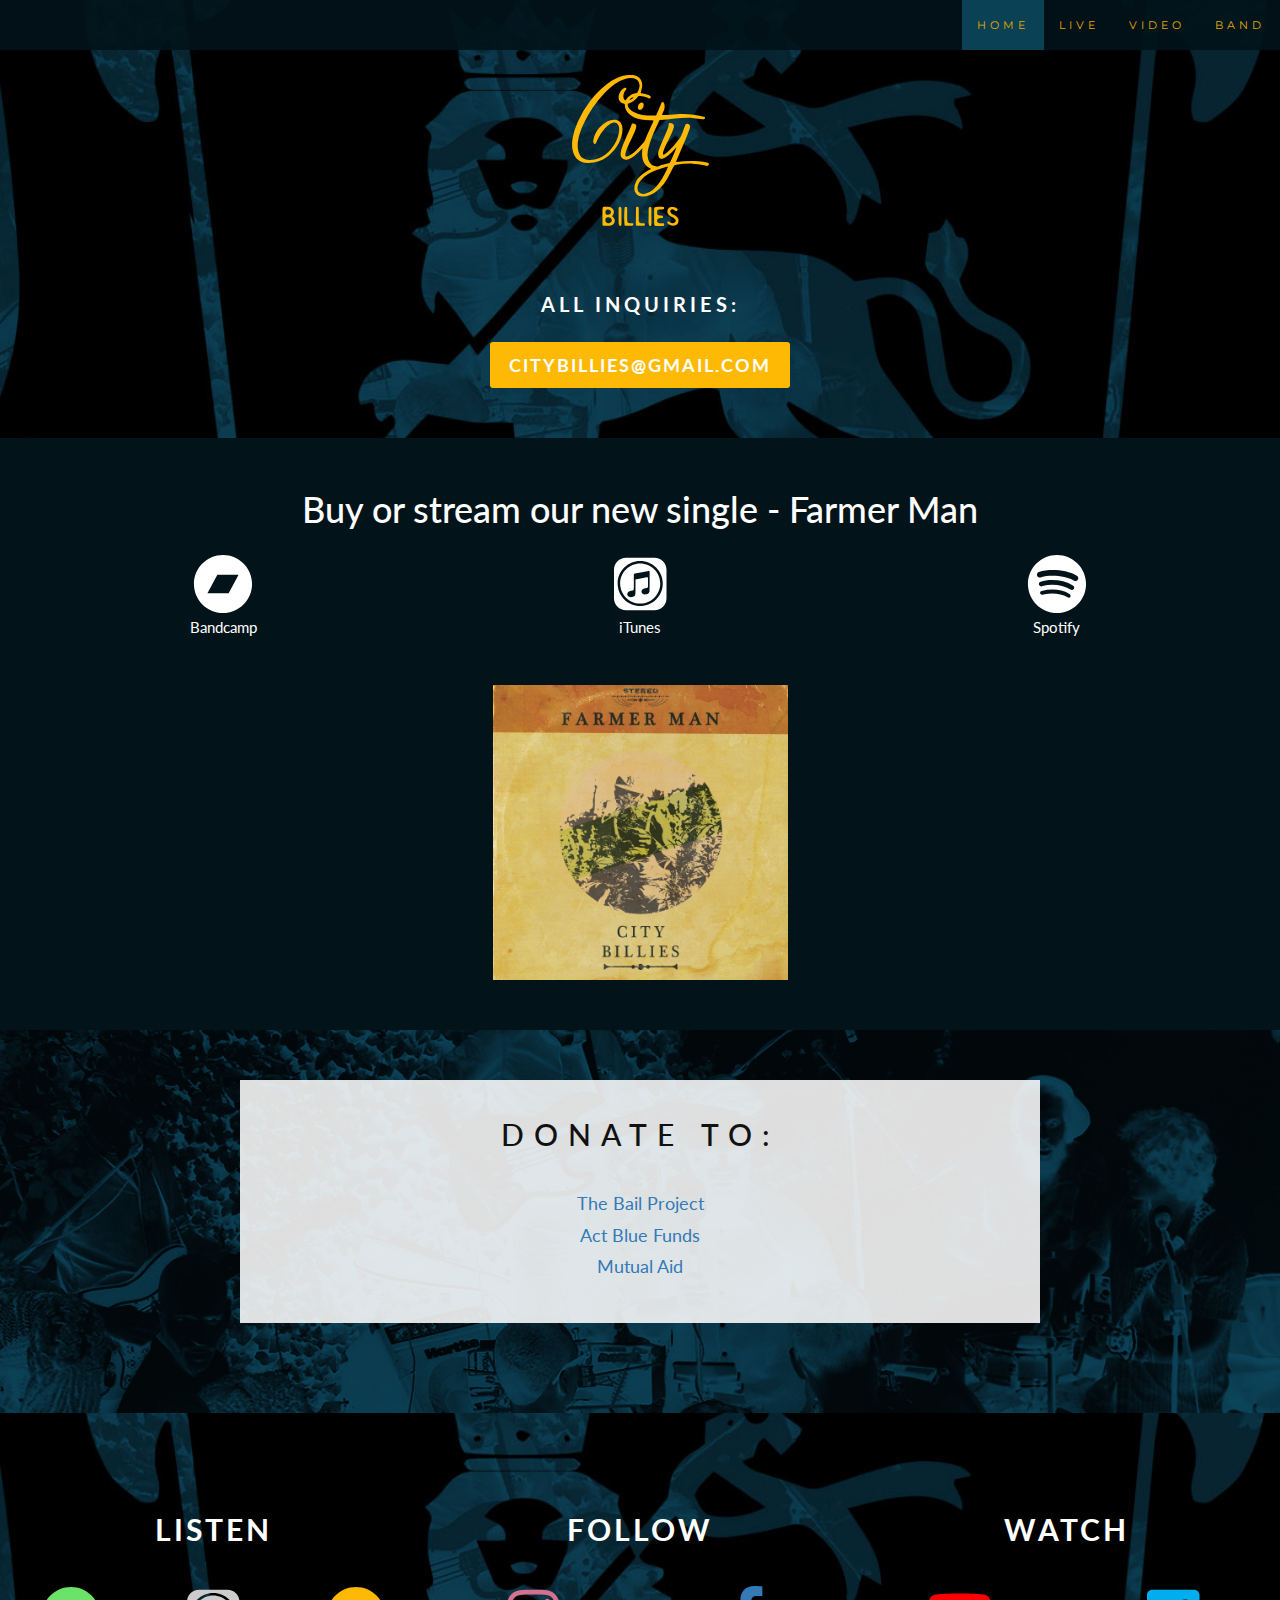
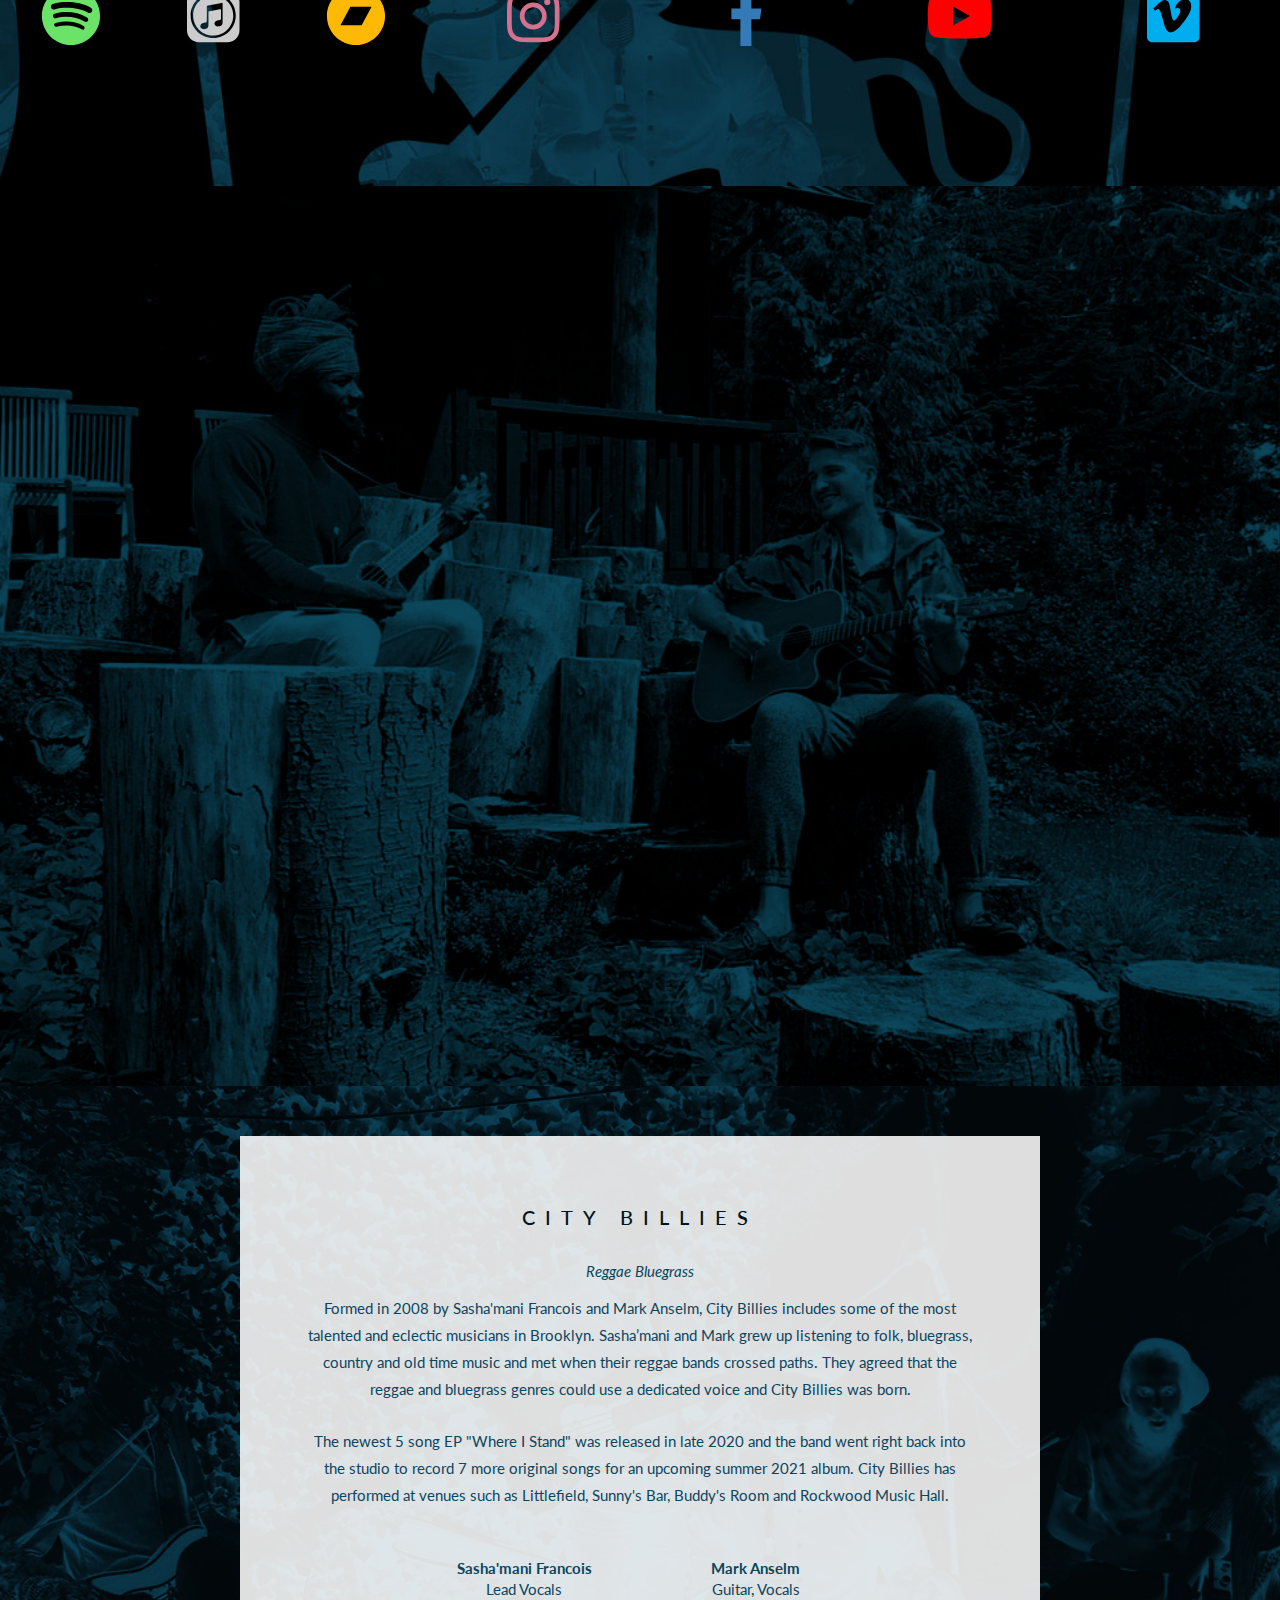
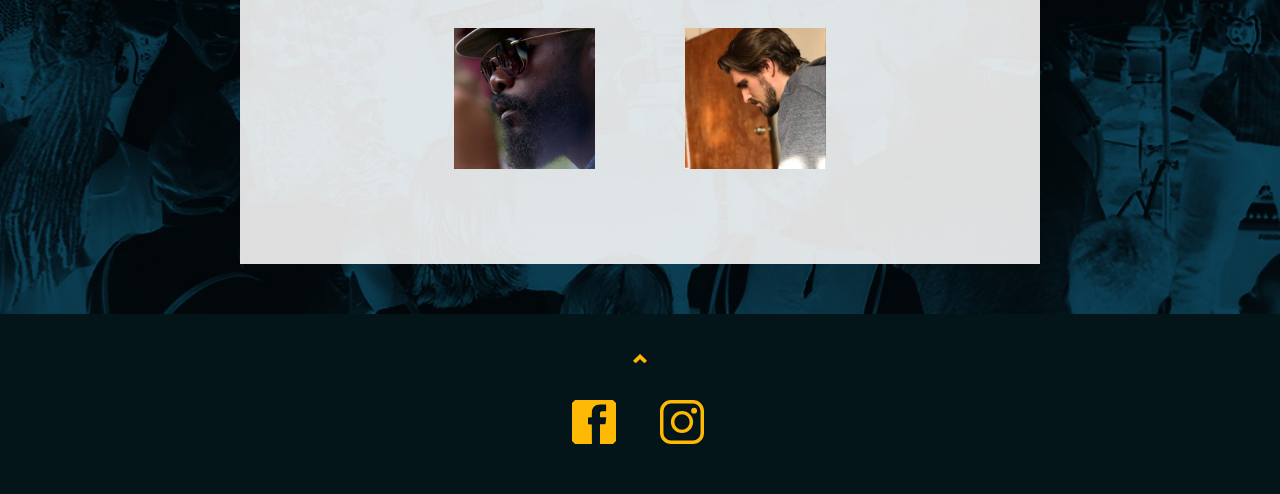
==== commit d00b3e9a: "farmer man updates" ====
--- a/index.html
+++ b/index.html
@@ -62,33 +62,7 @@
         </div>
     </div>
 </nav>
-    <div class="logo"><img src="images/citybillies-logo.svg" alt="City Billies"></div>
-        
-      
-      <div class="container-fluid wis">
-        <h1 class="text-center">Buy or stream our new EP - Where I Stand</h1>
-        <div class="row text-center">
-          <div class="col-md-4 col-sm-4 col-xs-4">
-            <a href="https://citybillies.bandcamp.com/album/where-i-stand"><i class="fab fa-bandcamp fa-4x"></i><br>Bandcamp</a>
-          </div>
-          <div class="col-md-4 col-sm-4 col-xs-4">
-            <a href="https://music.apple.com/us/album/where-i-stand-ep/1538296317"><i
-                class="fab fa-itunes fa-4x"></i><br>iTunes</a>
-          </div>
-          <div class="col-md-4 col-sm-4 col-xs-4">
-            <a href="https://open.spotify.com/album/4VzlpqoaDvAUsySQ4ItjMu?si=CJCHqnPPSJ-c1yvgWlmQFA"><i class="fab fa-spotify fa-4x"></i><br>Spotify</a>
-          </div>
-        </div>
-        
-        <div class="album-hover">
-          <a href="https://citybillies.bandcamp.com/album/where-i-stand" target="_blank"><img src="images/SMALL-SashAlbumCoverTiffFile.jpg" alt="CITY BILLIES - WHERE I STAND"></a>
-          
-    
-        </div>
-  
-      </div>
-      
-      
+    <div class="logo"><img src="images/citybillies-logo.svg" alt="City Billies">
       <div class="button-text">All Inquiries:</div>
         <script type="text/javascript">
             <!-- Begin
@@ -102,6 +76,34 @@
 
         <!--	<a class="button" href="mailto:citybillies@gmail.com">Contact Us</a>-->
     </div>
+    </div>
+        
+      
+      <div class="container-fluid wis">
+        <h1 class="text-center">Buy or stream our new single - Farmer Man</h1>
+        <div class="row text-center">
+          <div class="col-md-4 col-sm-4 col-xs-4">
+            <a href="https://citybillies.bandcamp.com/track/farmer-man"><i class="fab fa-bandcamp fa-4x"></i><br>Bandcamp</a>
+          </div>
+          <div class="col-md-4 col-sm-4 col-xs-4">
+            <a href="https://music.apple.com/us/album/farmer-man/1572792292?i=1572792293"><i
+                class="fab fa-itunes fa-4x"></i><br>iTunes</a>
+          </div>
+          <div class="col-md-4 col-sm-4 col-xs-4">
+            <a href="https://open.spotify.com/track/1E3M1LTSgqa1vuMtIgWDpf?si=0474d264c2f546bd"><i class="fab fa-spotify fa-4x"></i><br>Spotify</a>
+          </div>
+        </div>
+        
+        <div class="album-hover">
+          <a href="https://citybillies.bandcamp.com/track/farmer-man" target="_blank"><img src="images/Farmer-Man-ny-hat.jpg" alt="CITY BILLIES - FARMER MAN"></a>
+          
+    
+        </div>
+        
+      </div>
+      
+      
+      
 
     
 
--- a/css/main.css
+++ b/css/main.css
@@ -357,8 +357,17 @@
   margin: 24px 0;
 }
 
+.album-hover {
+  text-align: center;
+  padding: 20px 0 50px;
+}
+.album-hover a {
+  margin: 0 auto;
+}
 .album-hover img {
   max-width: 100%;
+  width: 295px;
+  margin: 0 auto;
 }
 
 /*# sourceMappingURL=main.css.map */
